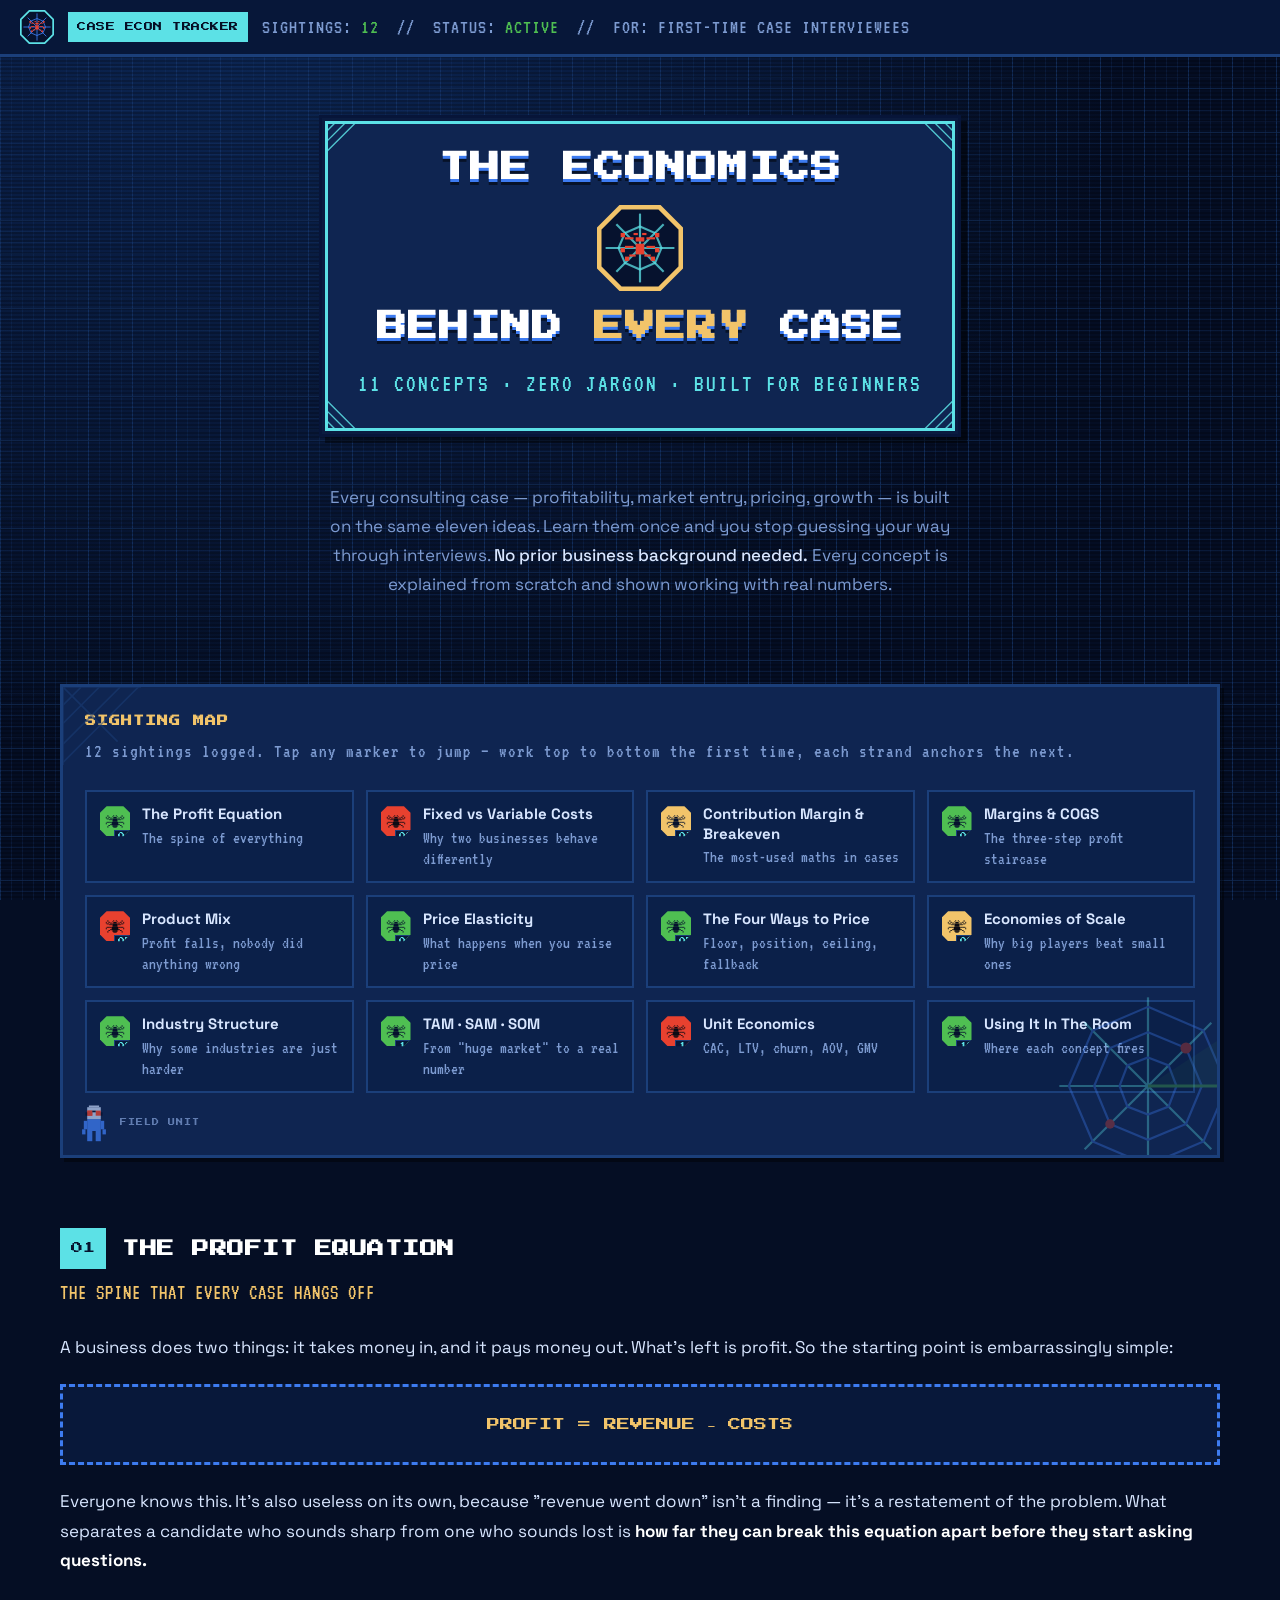
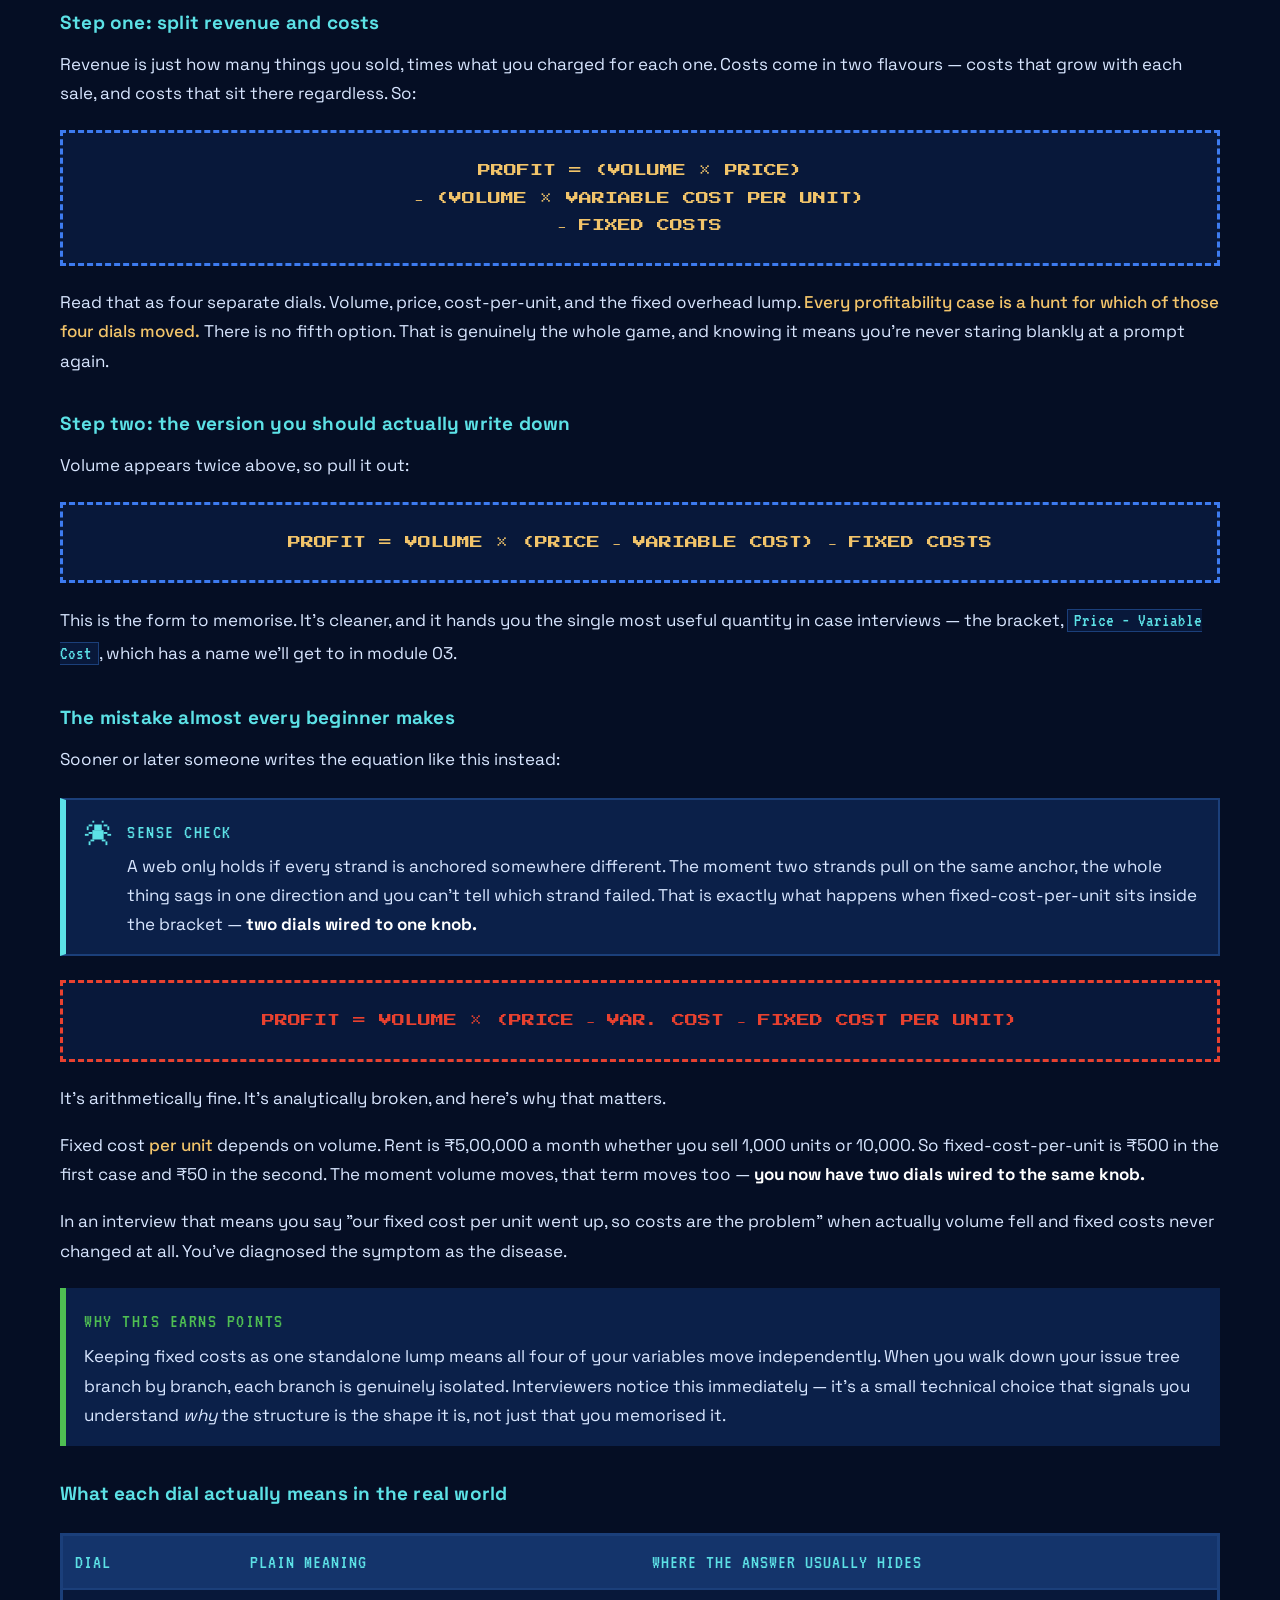
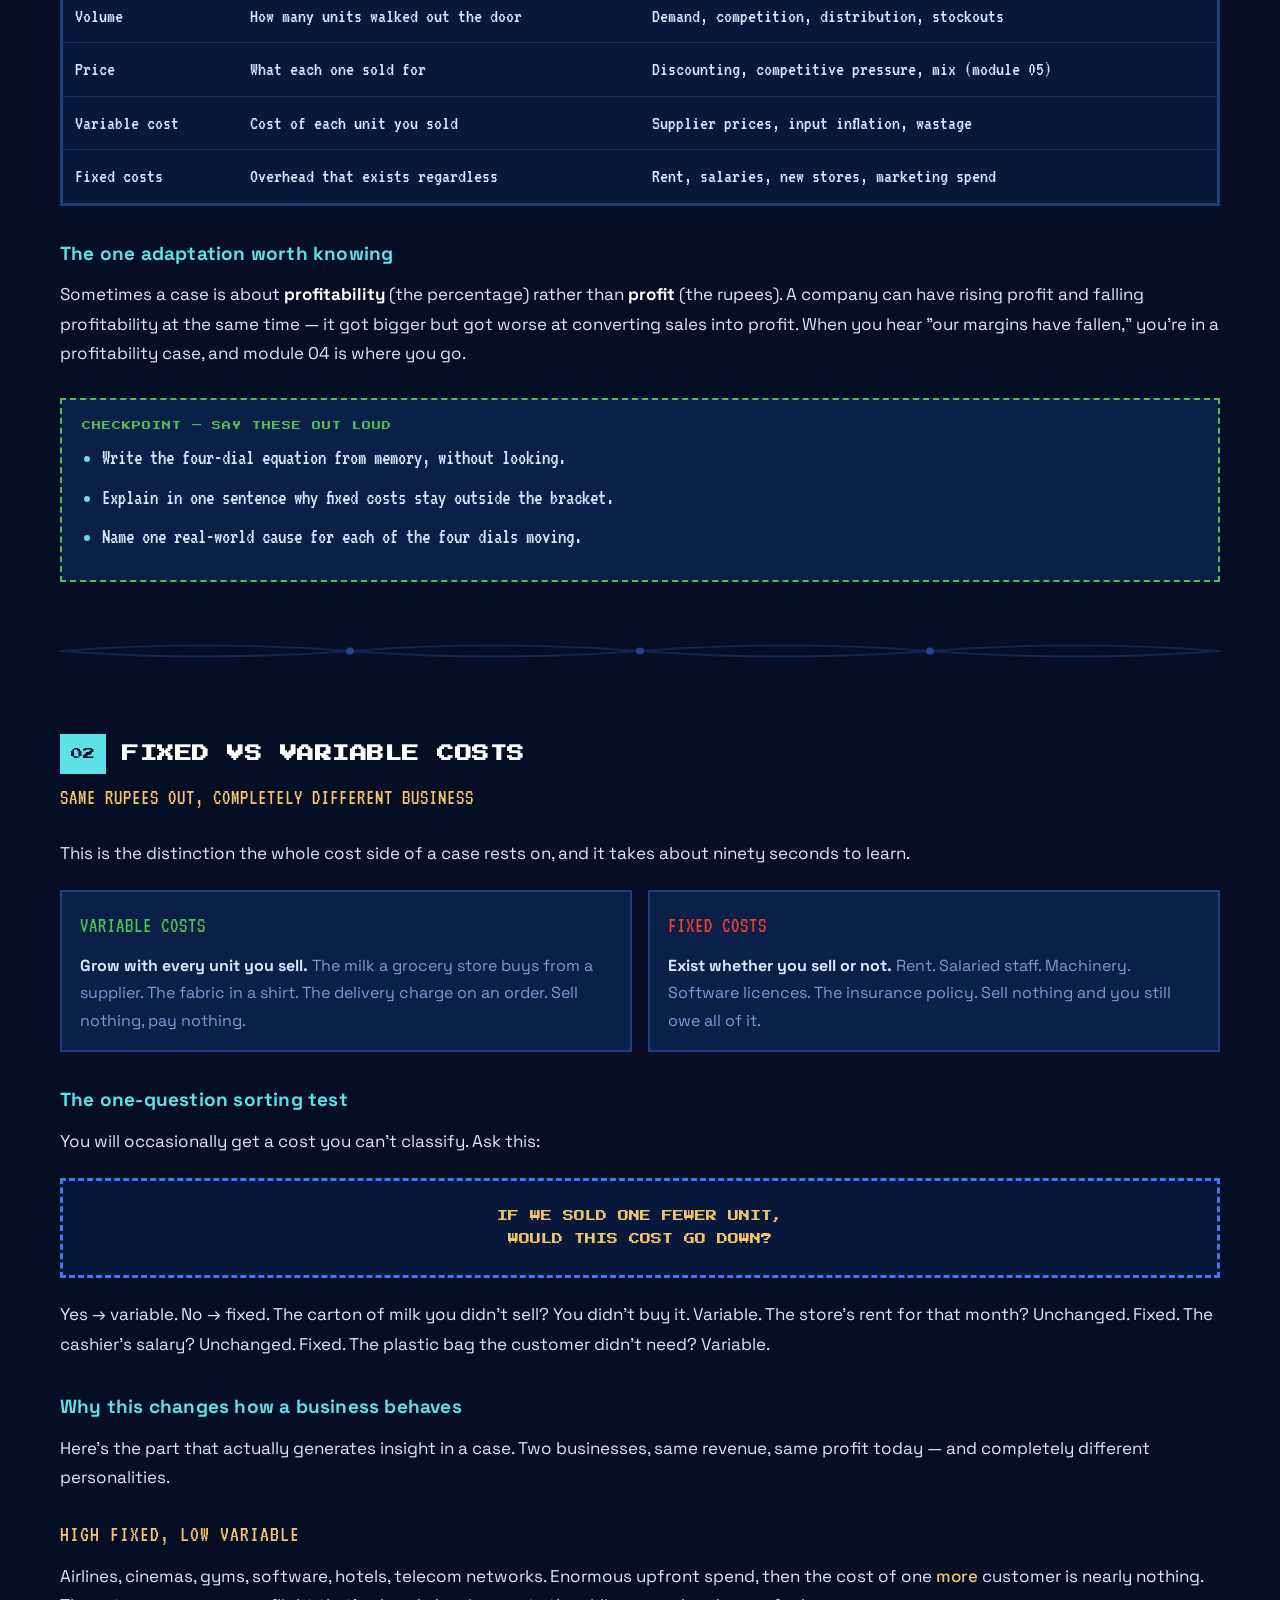
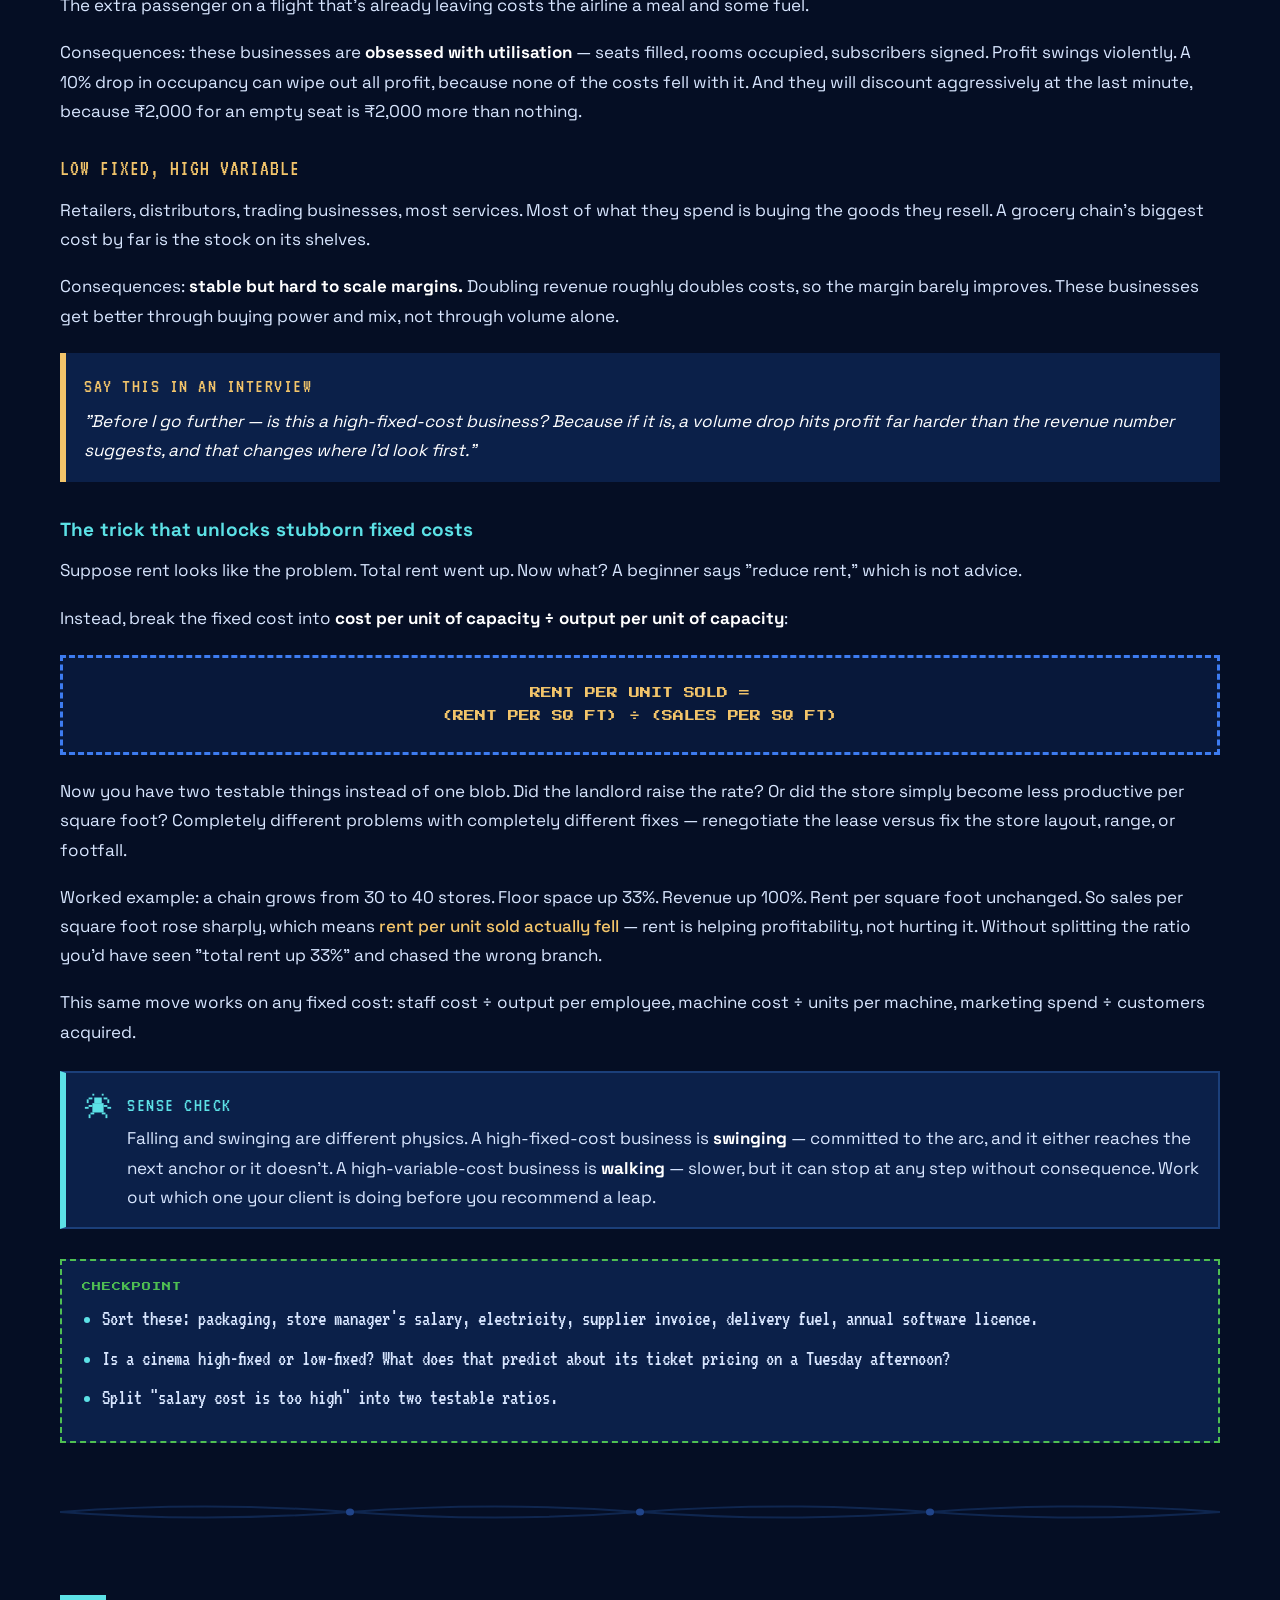
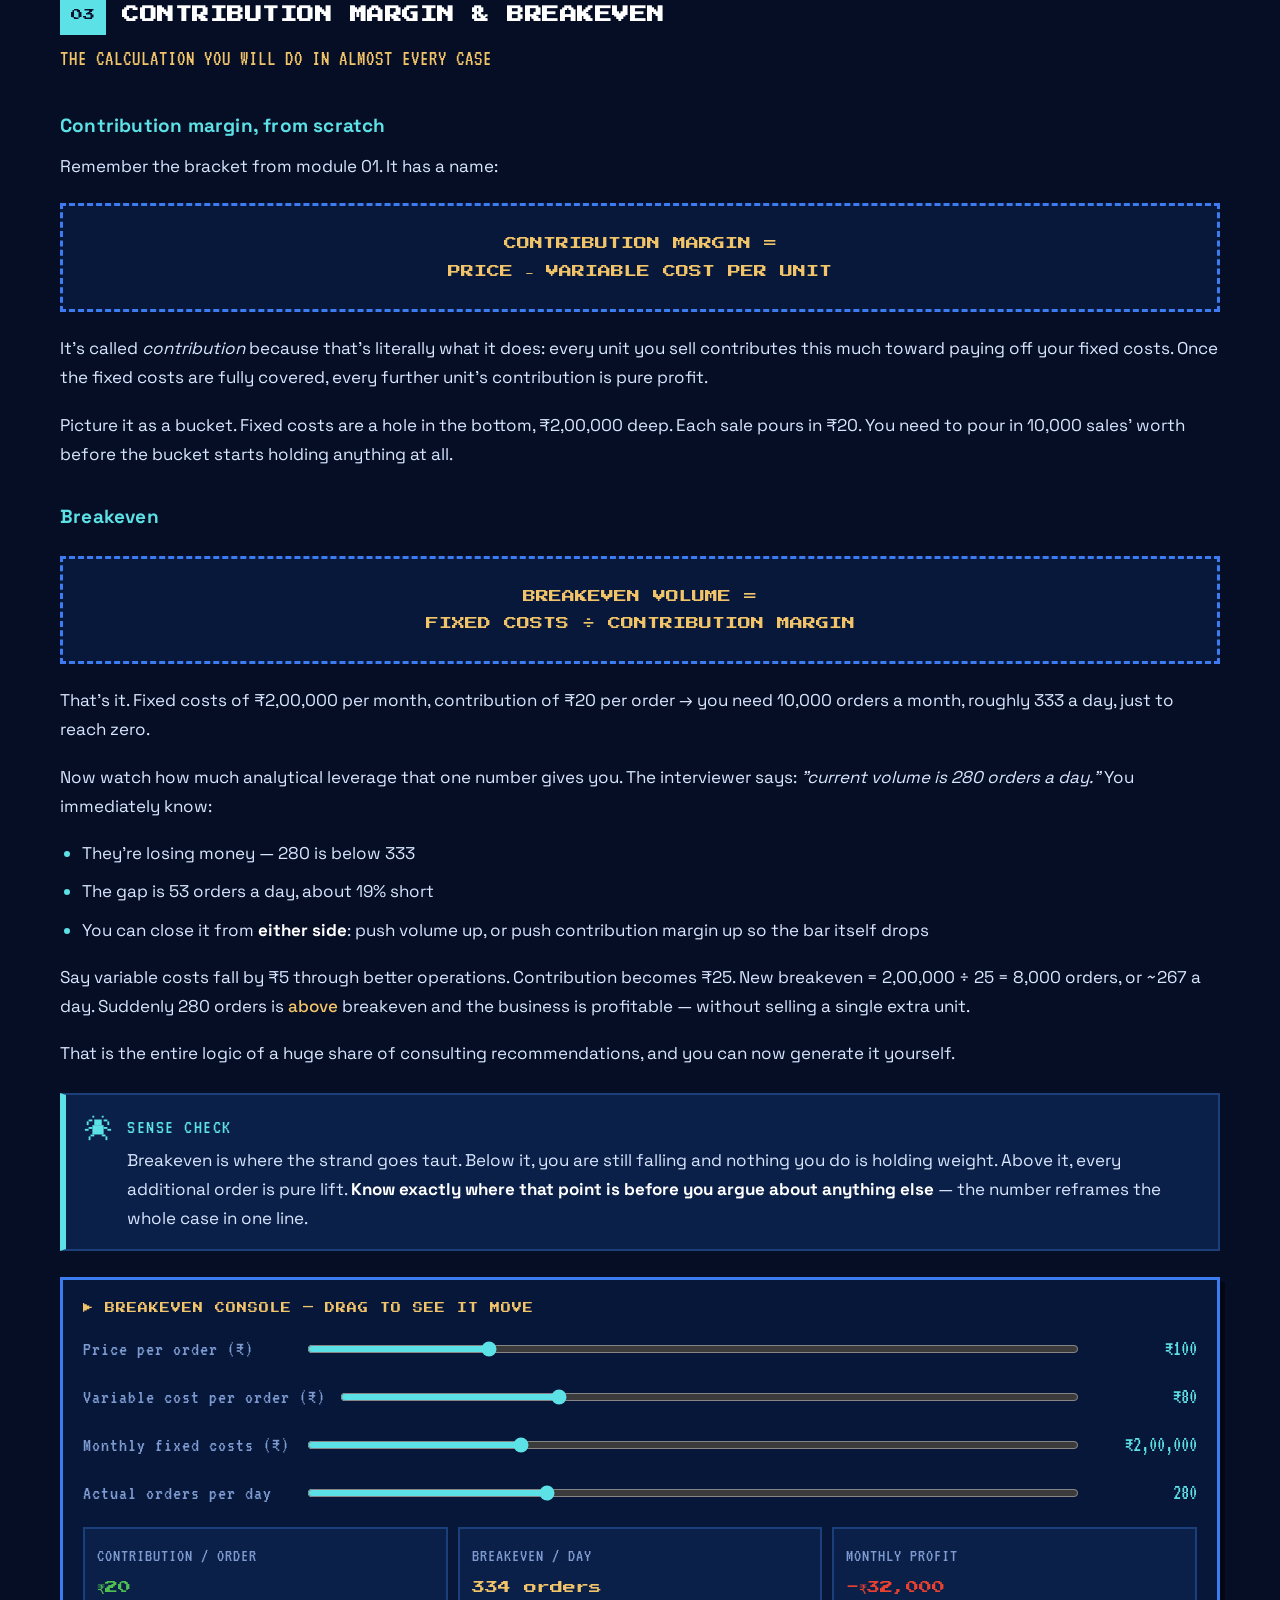
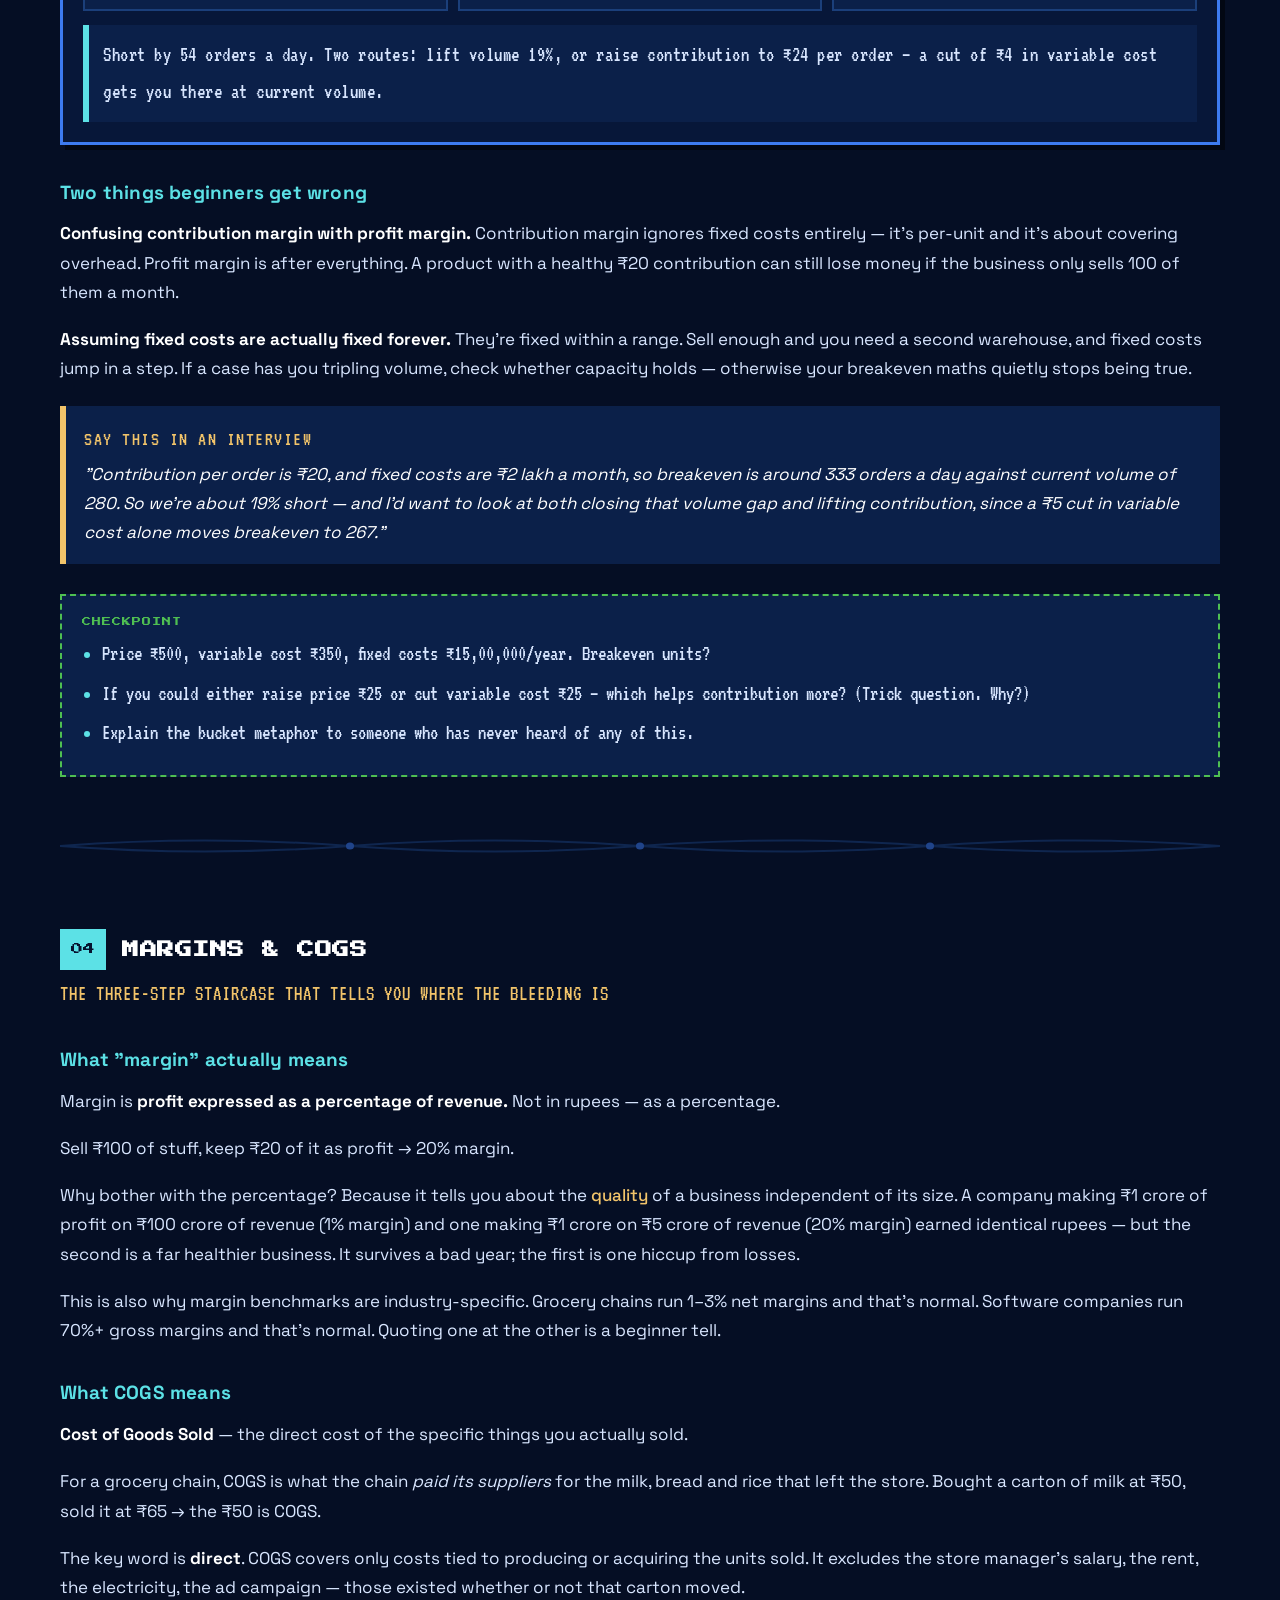
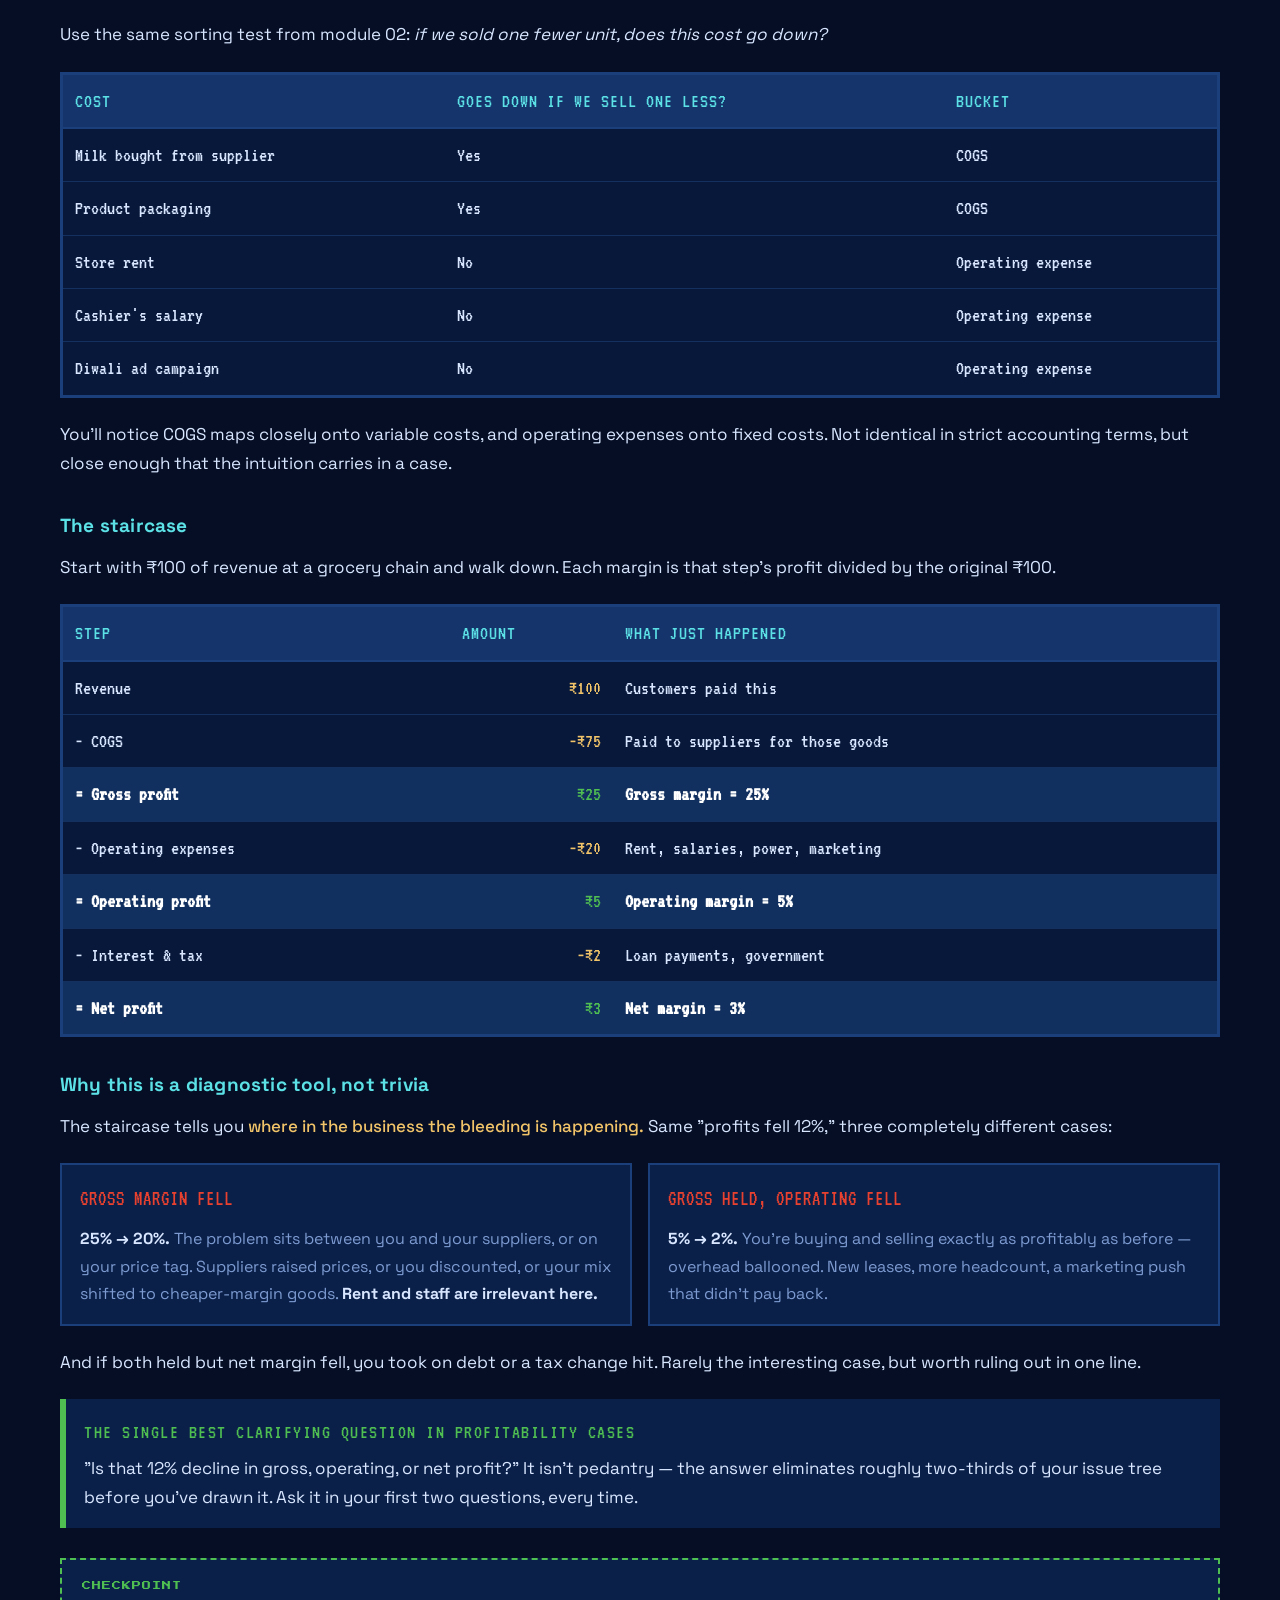
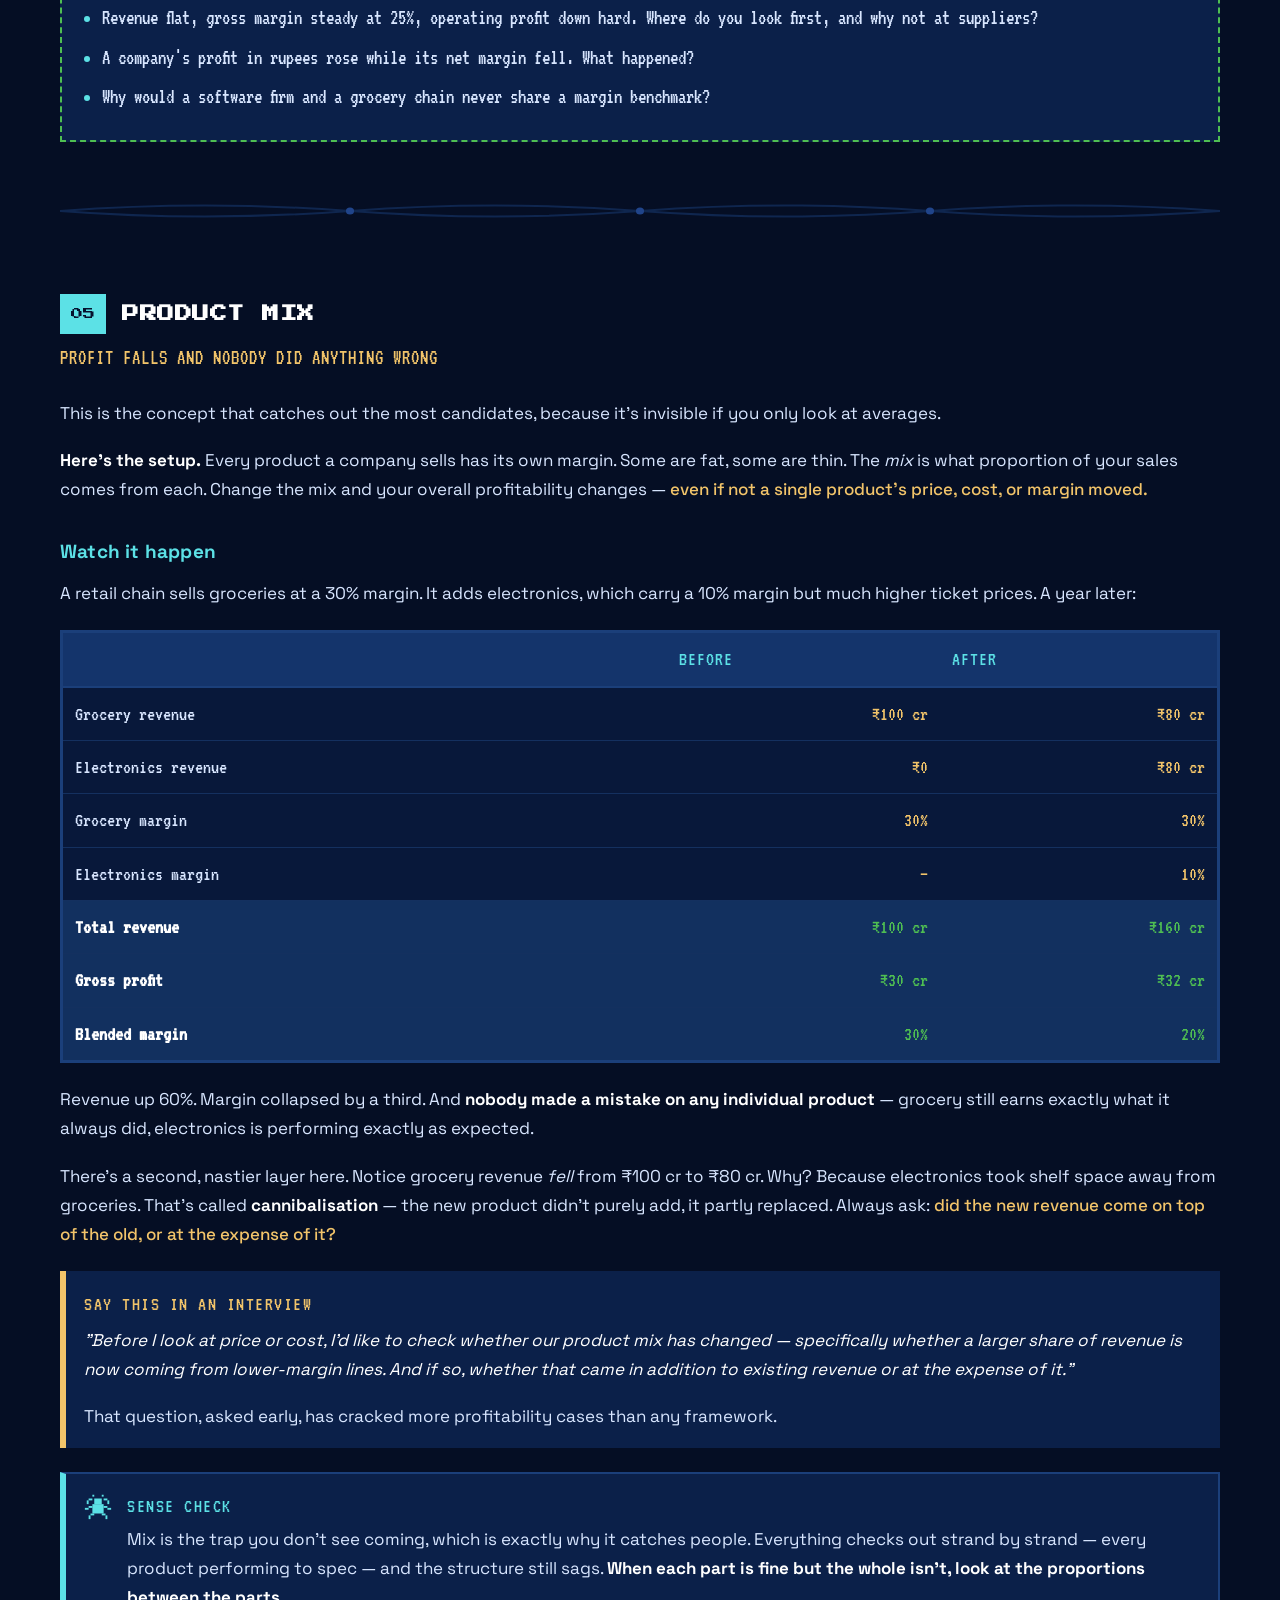
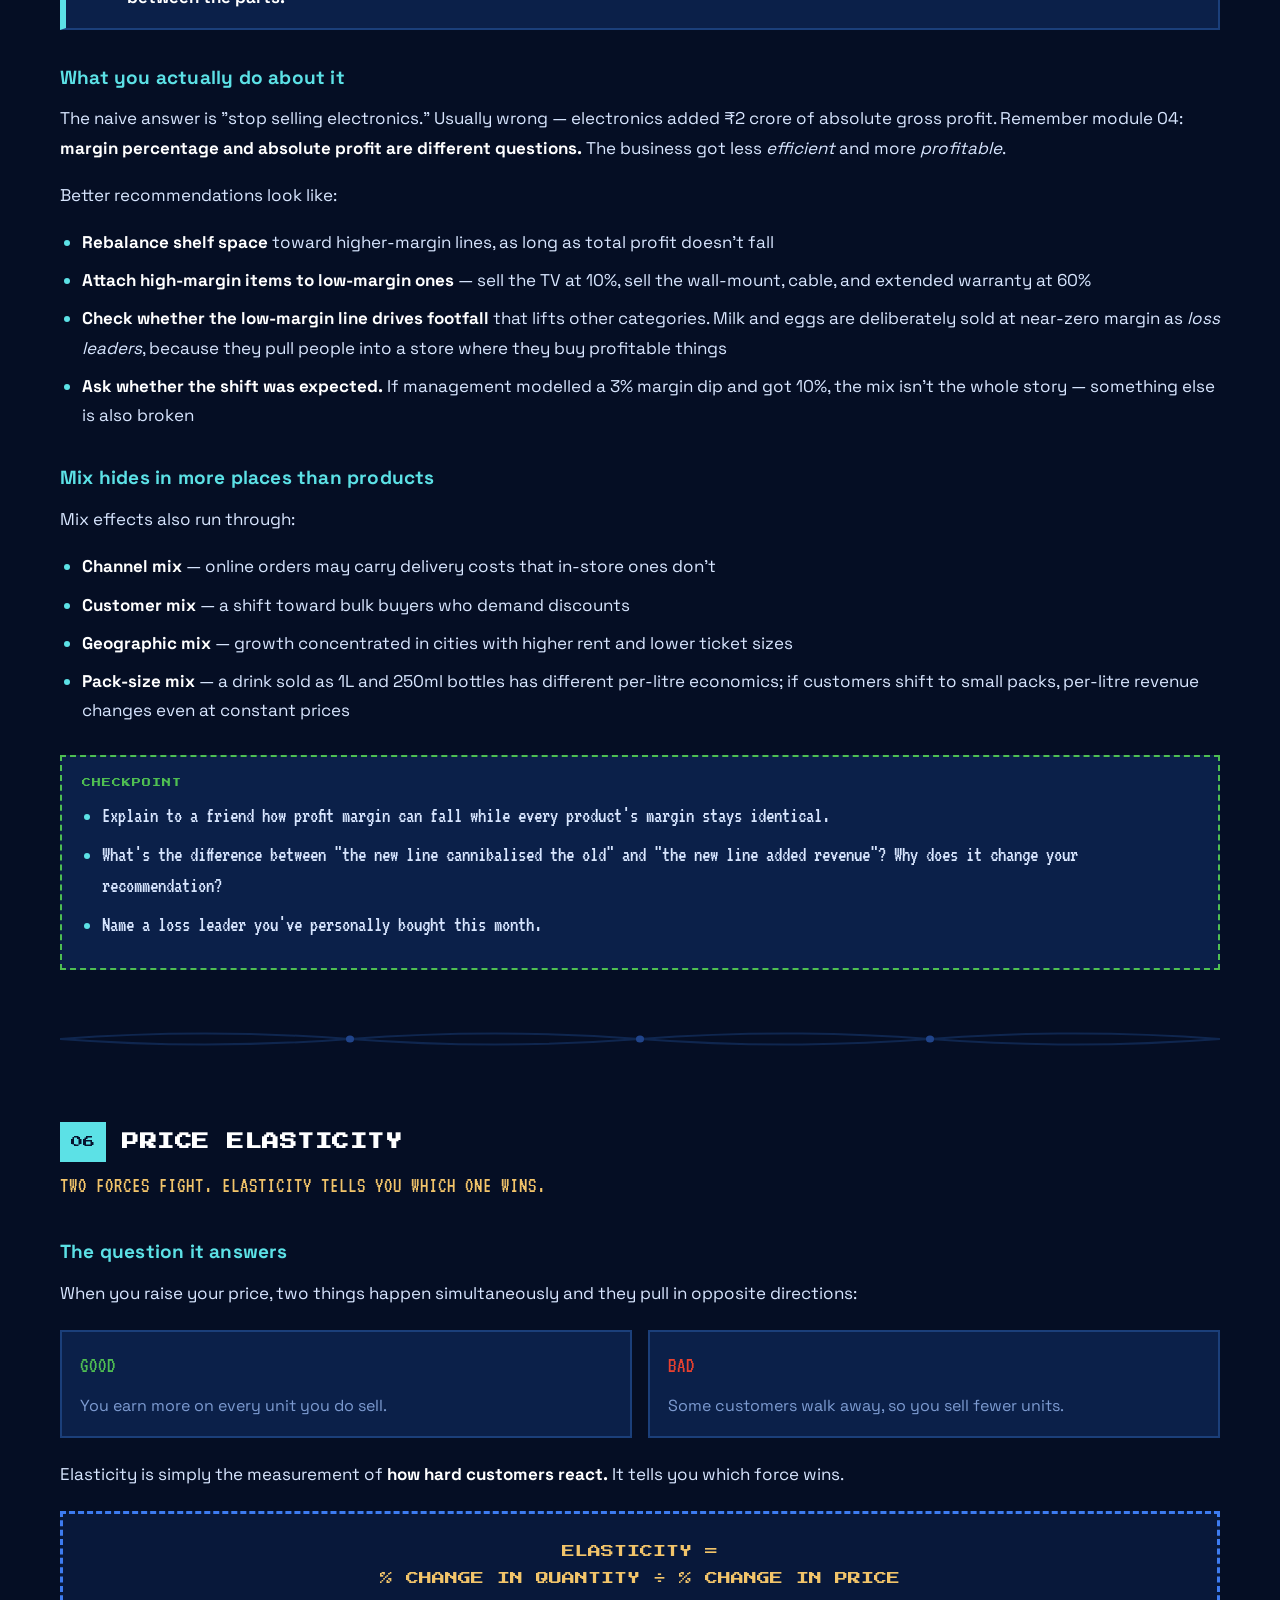
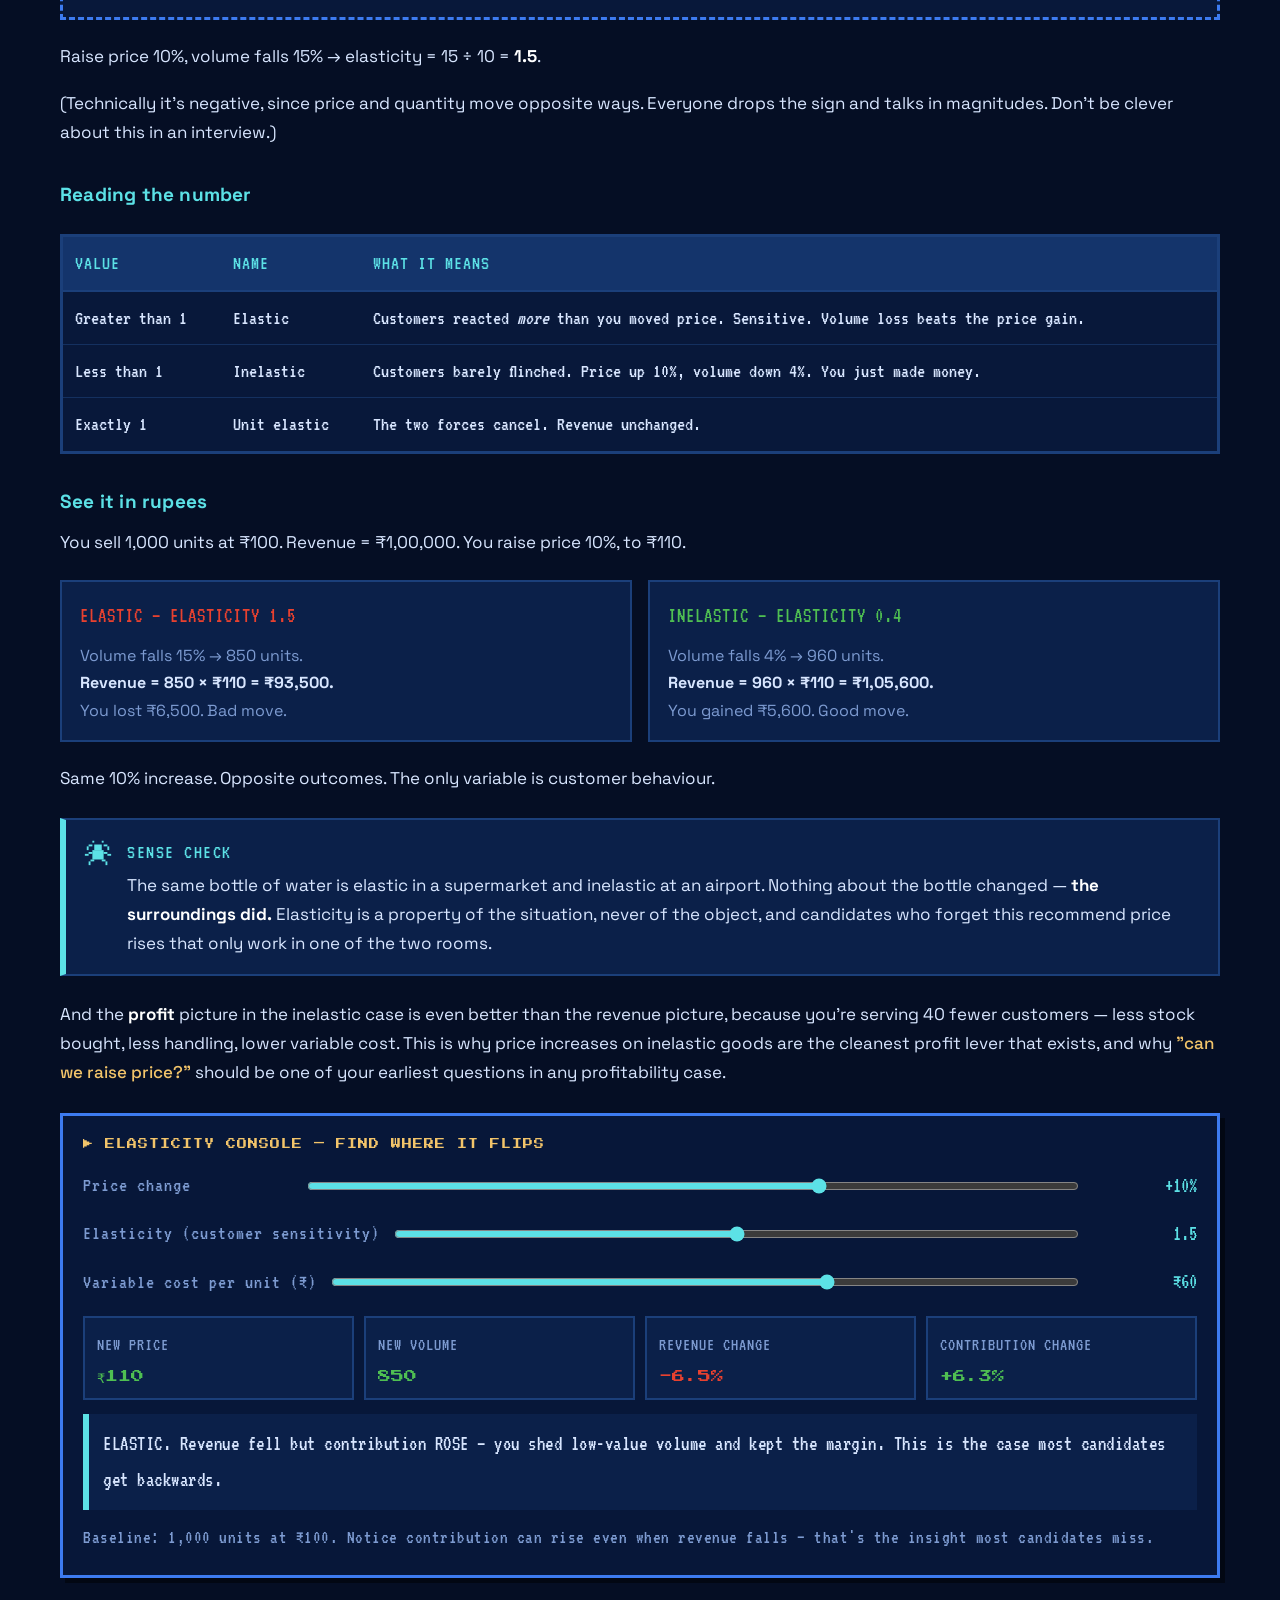
==== index.html @ f7436424 "Update print statement from 'Hello' to 'Goodbye'" ====
<!DOCTYPE html>
<html lang="en">
<head>
<meta charset="utf-8">
<meta name="viewport" content="width=device-width, initial-scale=1, viewport-fit=cover">
<meta name="theme-color" content="#071739">
<title>Case Econ Tracker — the economics behind every consulting case</title>
<link rel="preconnect" href="https://fonts.googleapis.com">
<link rel="preconnect" href="https://fonts.gstatic.com" crossorigin>
<link href="https://fonts.googleapis.com/css2?family=Press+Start+2P&family=VT323&family=Space+Grotesk:wght@400;500;700&display=swap" rel="stylesheet">
<style>
:root{
  --void:#050E24;
  --deep:#0A1B3F;
  --panel:#0F2551;
  --panel2:#14346B;
  --grid:#1B3F7A;
  --cyan:#5CE1E6;
  --blue:#3D7BF0;
  --red:#E8412F;
  --green:#4FBF52;
  --amber:#F2C46A;
  --ink:#D8E6FF;
  --dim:#7D9BD1;
  --display:'Press Start 2P',monospace;
  --hud:'VT323',monospace;
  --body:'Space Grotesk',system-ui,sans-serif;
}
*{box-sizing:border-box;-webkit-tap-highlight-color:rgba(92,225,230,.25)}
html{-webkit-text-size-adjust:100%}
html{scroll-behavior:smooth;overflow-x:hidden}
body{overflow-x:hidden}
body{
  margin:0;
  background:var(--void);
  color:var(--ink);
  font-family:var(--body);
  font-size:17px;
  line-height:1.72;
  -webkit-font-smoothing:antialiased;
}
/* ---- grid map atmosphere ---- */
.map-bg{
  position:fixed;inset:0;z-index:0;pointer-events:none;
  background:
    linear-gradient(rgba(27,63,122,.55) 1px,transparent 1px) 0 0/44px 44px,
    linear-gradient(90deg,rgba(27,63,122,.55) 1px,transparent 1px) 0 0/44px 44px,
    linear-gradient(rgba(27,63,122,.28) 1px,transparent 1px) 0 0/11px 11px,
    linear-gradient(90deg,rgba(27,63,122,.28) 1px,transparent 1px) 0 0/11px 11px,
    radial-gradient(ellipse at 20% 0%,#0E2A5C 0%,#050E24 60%);
  opacity:.9;
}
.map-bg::after{
  content:"";position:absolute;inset:0;
  background:repeating-linear-gradient(180deg,rgba(0,0,0,.22) 0 2px,transparent 2px 4px);
  mix-blend-mode:multiply;
}
.wrap{position:relative;z-index:1;max-width:1200px;margin:0 auto;padding:0 20px 120px}

/* ---- pixel frame utility ---- */
.px{
  background:var(--panel);
  border:3px solid var(--cyan);
  box-shadow:
    0 0 0 3px var(--deep),
    0 0 0 6px #071539,
    6px 6px 0 6px rgba(0,0,0,.45);
}
.px-flat{
  background:var(--panel);
  border:3px solid var(--grid);
  box-shadow:4px 4px 0 0 rgba(0,0,0,.4);
}

/* ---- top bar ---- */
.topbar{
  position:sticky;top:0;z-index:40;
  background:#071739;
  border-bottom:3px solid var(--grid);
  padding:10px 20px;
  display:flex;align-items:center;gap:14px;flex-wrap:wrap;
}
.badge{
  font-family:var(--display);font-size:9px;color:var(--void);
  background:var(--cyan);padding:7px 9px;letter-spacing:.5px;
}
.topbar .tick{font-family:var(--hud);font-size:20px;color:var(--dim);letter-spacing:1px}
.topbar .tick b{color:var(--green);font-weight:400}

/* ---- hero ---- */
header.hero{padding:64px 0 40px;text-align:center;position:relative}
.hero .plate{
  display:inline-block;padding:22px 30px;margin-bottom:26px;
}
.hero h1{
  font-family:var(--display);
  font-size:clamp(15px,3.4vw,30px);
  line-height:1.5;margin:0;color:#fff;
  text-shadow:0 3px 0 var(--blue),0 6px 0 rgba(0,0,0,.5);
  letter-spacing:1px;
}
.hero h1 em{color:var(--amber);font-style:normal}
.hero .sub{
  font-family:var(--hud);font-size:24px;color:var(--cyan);
  letter-spacing:2px;margin:14px 0 0;text-transform:uppercase;
}
.hero .lede{max-width:640px;margin:26px auto 0;color:var(--dim);font-size:17px}
.hero .lede b{color:var(--ink);font-weight:500}

/* ---- marker map / TOC ---- */
.tracker{margin:44px 0 0;padding:26px 22px 62px;scroll-margin-top:84px}
.tracker h2{
  font-family:var(--display);font-size:11px;color:var(--amber);
  margin:0 0 4px;letter-spacing:1px;
}
.tracker .hint{font-family:var(--hud);font-size:19px;color:var(--dim);margin:0 0 22px;letter-spacing:1px}
.markers{
  display:grid;gap:12px;
  grid-template-columns:repeat(auto-fill,minmax(232px,1fr));
}
.marker{
  display:flex;gap:12px;align-items:flex-start;
  text-decoration:none;color:var(--ink);
  background:#0B2049;border:2px solid var(--grid);
  padding:12px 13px;transition:transform .12s steps(2),background .12s,border-color .12s;
}
.marker:hover,.marker:focus-visible{
  background:#153B7C;border-color:var(--cyan);transform:translate(-2px,-2px);
  box-shadow:4px 4px 0 0 rgba(0,0,0,.5);outline:none;
}
.pin{
  flex:none;width:30px;height:30px;margin-top:2px;position:relative;
  display:grid;place-items:center;
  background:var(--green);
  clip-path:polygon(22% 0,78% 0,100% 22%,100% 78%,78% 100%,22% 100%,0 78%,0 22%);
}
.pin svg{width:20px;height:20px;display:block}
.pin .bug{fill:#06122E}
.marker:nth-child(3n+2) .pin{background:var(--red)}
.marker:nth-child(3n+2) .pin .bug{fill:#0B0B14}
.marker:nth-child(5n+3) .pin{background:var(--amber)}
.pin .no{
  position:absolute;bottom:-7px;right:-6px;
  font-family:var(--display);font-size:7px;color:var(--cyan);
  background:#071739;border:1px solid var(--grid);padding:2px 3px;line-height:1;
}
.m-t{font-family:var(--body);font-weight:700;font-size:15px;line-height:1.3;display:block}
.m-s{font-family:var(--hud);font-size:17px;color:var(--dim);line-height:1.25;display:block;margin-top:3px}

/* ---- web radar + strands ---- */
.tracker{position:relative;overflow:hidden}
.radar{
  position:absolute;right:-26px;bottom:-26px;width:190px;height:190px;
  opacity:.34;pointer-events:none;
}
.radar .strand{stroke:var(--cyan);fill:none;stroke-width:1.4}
.radar .ring{stroke:var(--blue);fill:none;stroke-width:1.4}
.radar .blip{fill:var(--red)}
.radar .sweep{
  transform-origin:60px 60px;
  animation:sweep 5.5s steps(16,end) infinite;
}
.radar .sweep line{stroke:var(--green);stroke-width:2}
.radar .sweep polygon{fill:var(--green);opacity:.16}
@keyframes sweep{from{transform:rotate(0deg)}to{transform:rotate(360deg)}}
.radar .blip{animation:pulse 2.2s steps(2,end) infinite}
.radar .blip:nth-of-type(2){animation-delay:1.1s}
@keyframes pulse{0%,49%{opacity:1}50%,100%{opacity:.25}}
@media(max-width:700px){.radar{display:none}}

.webcorner{position:absolute;width:78px;height:78px;pointer-events:none;opacity:.5}
.webcorner path{stroke:var(--grid);fill:none;stroke-width:1.3}
.wc-tl{top:0;left:0}
@media(max-width:640px){.webcorner{width:52px;height:52px;opacity:.35}}

/* ---- emblem ---- */
.emblem{width:34px;height:34px;flex:none;display:block}
.emblem .e-plate{fill:#06122E}
.emblem .e-edge{fill:none;stroke:var(--cyan);stroke-width:2}
.emblem .e-web line,.emblem .e-web polygon{stroke:var(--blue);fill:none;stroke-width:1}
.emblem .e-bug rect{fill:var(--red)}
.emblem-lg{
  width:86px;height:86px;margin:14px auto;
}
.emblem-lg .e-edge{stroke:var(--amber);stroke-width:2.2}
.emblem-lg .e-web line,.emblem-lg .e-web polygon{stroke:var(--cyan);opacity:.75}
.hero h1{margin:0}

/* ---- corner field-unit sprite ---- */
.agent{
  position:absolute;left:14px;bottom:12px;
  display:flex;align-items:center;gap:9px;
  opacity:.75;pointer-events:none;
}
.agent svg{width:34px;height:41px;display:block}
.agent .a-body rect{fill:var(--blue)}
.agent .a-head rect{fill:#B9CCF0}
.agent .a-visor rect{fill:var(--red)}
.agent .a-strap rect{fill:#06122E}
.agent .a-tag{
  font-family:var(--display);font-size:7px;color:var(--dim);letter-spacing:1px;
}
@media(max-width:900px){.agent{display:none}}
.strandline{
  display:block;width:100%;height:26px;margin:56px 0 0;opacity:.5;
}
.strandline path{stroke:var(--grid);fill:none;stroke-width:2}
.strandline circle{fill:var(--blue)}
.hero .plate{position:relative}
.corner{position:absolute;width:34px;height:34px;opacity:.85;pointer-events:none}
.corner path{stroke:var(--cyan);fill:none;stroke-width:1.6}
.corner.tl{top:-3px;left:-3px}
.corner.tr{top:-3px;right:-3px;transform:scaleX(-1)}
.corner.bl{bottom:-3px;left:-3px;transform:scaleY(-1)}
.corner.br{bottom:-3px;right:-3px;transform:scale(-1)}

/* ---- sense check ---- */
.sense{
  display:flex;gap:14px;align-items:flex-start;
  background:#0B2049;border:2px solid var(--grid);border-left:6px solid var(--cyan);
  padding:15px 17px;margin:24px 0;
}
.sense .icon{flex:none;width:30px;height:30px;margin-top:2px}
.sense .icon .bug{fill:var(--cyan)}
.sense .txt{margin:0}
.sense .lab{
  font-family:var(--hud);font-size:20px;letter-spacing:1.5px;text-transform:uppercase;
  color:var(--cyan);display:block;margin-bottom:2px;
}

/* ---- sections ---- */
section.mod{margin:70px 0 0;scroll-margin-top:84px}
.mod-head{display:flex;gap:16px;align-items:center;margin-bottom:6px;flex-wrap:wrap}
.mod-num{
  font-family:var(--display);font-size:12px;color:#06122E;background:var(--cyan);
  padding:10px 11px;flex:none;
}
.mod h2{
  font-family:var(--display);font-size:clamp(13px,2vw,17px);color:#fff;
  margin:0;line-height:1.5;letter-spacing:.5px;
}
.mod .tagline{
  font-family:var(--hud);font-size:21px;color:var(--amber);
  letter-spacing:1px;margin:0 0 22px;text-transform:uppercase;
}
.mod p{margin:0 0 18px}
.mod h3{
  font-family:var(--body);font-weight:700;font-size:19px;color:var(--cyan);
  margin:32px 0 10px;letter-spacing:.2px;
}
.mod h4{
  font-family:var(--hud);font-size:22px;color:var(--amber);letter-spacing:1px;
  margin:24px 0 8px;text-transform:uppercase;font-weight:400;
}
.mod ul,.mod ol{margin:0 0 18px;padding-left:22px}
.mod li{margin-bottom:9px}
.mod li::marker{color:var(--cyan)}
strong{color:#fff;font-weight:700}
em.hl{font-style:normal;color:var(--amber);font-weight:500}
code{
  font-family:var(--hud);font-size:19px;background:#08183A;color:var(--cyan);
  padding:1px 6px;border:1px solid var(--grid);
}

/* ---- special blocks ---- */
.formula{
  font-family:var(--display);font-size:clamp(9px,1.5vw,13px);line-height:2.1;
  text-align:center;color:var(--amber);
  background:#08183A;border:3px dashed var(--blue);
  padding:24px 16px;margin:22px 0;
}
.callout{
  background:#0B2049;border-left:6px solid var(--red);
  padding:16px 18px;margin:22px 0;
}
.callout.good{border-left-color:var(--green)}
.callout.say{border-left-color:var(--amber)}
.callout .lab{
  font-family:var(--hud);font-size:20px;letter-spacing:1.5px;text-transform:uppercase;
  color:var(--red);display:block;margin-bottom:4px;
}
.callout.good .lab{color:var(--green)}
.callout.say .lab{color:var(--amber)}
.callout p:last-child{margin-bottom:0}
.callout .quote{color:#fff;font-style:italic}

table{
  width:100%;border-collapse:collapse;margin:22px 0;
  font-family:var(--hud);font-size:20px;
  background:#08183A;border:3px solid var(--grid);
}
th{
  background:var(--panel2);color:var(--cyan);text-align:left;
  padding:9px 12px;letter-spacing:1px;text-transform:uppercase;font-weight:400;
  border-bottom:2px solid var(--grid);
}
td{padding:9px 12px;border-bottom:1px solid #14305F;color:var(--ink)}
tr:last-child td{border-bottom:none}
td.n{text-align:right;color:var(--amber)}
tr.total td{background:#12305F;color:#fff}
tr.total td.n{color:var(--green)}

.split{display:grid;gap:16px;grid-template-columns:1fr 1fr;margin:22px 0}
@media(max-width:720px){.split{grid-template-columns:1fr}}
.card{background:#0B2049;border:2px solid var(--grid);padding:16px 18px}
.card h5{
  font-family:var(--hud);font-size:21px;margin:0 0 8px;letter-spacing:1px;
  text-transform:uppercase;font-weight:400;color:var(--cyan);
}
.card.red h5{color:var(--red)}
.card.green h5{color:var(--green)}
.card p{margin:0;font-size:16px;color:var(--dim)}
.card p b{color:var(--ink)}

/* ---- interactive consoles ---- */
.console{
  margin:26px 0;padding:20px;background:#071739;border:3px solid var(--blue);
  box-shadow:5px 5px 0 0 rgba(0,0,0,.45);
}
.console .ctitle{
  font-family:var(--display);font-size:10px;color:var(--amber);
  margin:0 0 14px;letter-spacing:1px;
}
.ctrl{display:flex;align-items:center;gap:12px;margin-bottom:12px;flex-wrap:wrap}
.ctrl label{font-family:var(--hud);font-size:20px;color:var(--dim);min-width:210px;letter-spacing:1px}
.ctrl input[type=range]{flex:1;min-width:150px;accent-color:var(--cyan);height:22px}
.ctrl .val{
  font-family:var(--hud);font-size:21px;color:var(--cyan);min-width:104px;text-align:right;
}
.readout{
  display:grid;gap:10px;grid-template-columns:repeat(auto-fit,minmax(150px,1fr));
  margin-top:16px;
}
.rd{background:#0B2049;border:2px solid var(--grid);padding:12px}
.rd .k{font-family:var(--hud);font-size:18px;color:var(--dim);letter-spacing:1px;text-transform:uppercase}
.rd .v{font-family:var(--display);font-size:13px;color:var(--green);margin-top:7px;line-height:1.4}
.rd .v.bad{color:var(--red)}
.rd .v.warn{color:var(--amber)}
.verdict{
  margin-top:14px;padding:12px 14px;background:#0B2049;border-left:6px solid var(--cyan);
  font-family:var(--hud);font-size:21px;color:var(--ink);letter-spacing:.5px;
}

/* ---- checkpoint ---- */
.checkpoint{
  margin:30px 0 0;padding:18px 20px;background:#0B2049;
  border:2px dashed var(--green);
}
.checkpoint .lab{
  font-family:var(--display);font-size:9px;color:var(--green);letter-spacing:1px;
  display:block;margin-bottom:10px;
}
.checkpoint ul{margin:0;padding-left:20px}
.checkpoint li{font-family:var(--hud);font-size:21px;line-height:1.45;color:var(--ink)}

/* ---- footer ---- */
footer{
  margin-top:80px;padding:30px 22px;text-align:center;
}
footer .f1{font-family:var(--display);font-size:11px;color:var(--cyan);line-height:2}
footer .f2{font-family:var(--hud);font-size:20px;color:var(--dim);letter-spacing:1px;margin-top:12px}
.totop{
  display:inline-block;margin-top:18px;text-decoration:none;
  font-family:var(--display);font-size:9px;color:#06122E;background:var(--amber);
  padding:11px 14px;
}
.totop:hover{background:var(--cyan)}

/* ---- table scroll container ---- */
.tscroll{
  margin:22px 0;
  overflow-x:auto;
  -webkit-overflow-scrolling:touch;
  overscroll-behavior-x:contain;
}
.tscroll table{margin:0;min-width:100%}
.tscroll::-webkit-scrollbar{height:9px}
.tscroll::-webkit-scrollbar-track{background:#08183A}
.tscroll::-webkit-scrollbar-thumb{background:var(--grid);border:2px solid #08183A}

@media (prefers-reduced-motion:reduce){*{transition:none!important;animation:none!important}}

/* ============ TABLET ============ */
@media(max-width:900px){
  .wrap{padding:0 16px 90px}
  .markers{grid-template-columns:repeat(auto-fill,minmax(190px,1fr))}
}

/* ============ PHONE ============ */
@media(max-width:640px){
  body{font-size:16px;line-height:1.68}
  .wrap{padding:0 12px 70px}

  /* top bar: compact, no wrapping tail */
  .topbar{padding:8px 12px;gap:9px}
  .badge{font-size:7px;padding:6px 7px}
  .emblem{width:26px;height:26px}
  .emblem-lg{width:60px;height:60px;margin:10px auto}
  .topbar .tick{font-size:17px}
  .topbar .tick .hide-sm{display:none}

  /* hero */
  header.hero{padding:36px 0 26px}
  .hero .plate{padding:18px 16px;margin-bottom:20px}
  .hero h1{font-size:14px;line-height:1.65;text-shadow:0 2px 0 var(--blue),0 4px 0 rgba(0,0,0,.5)}
  .hero .sub{font-size:20px;letter-spacing:1px;margin-top:12px}
  .hero .lede{font-size:16px;margin-top:20px}
  .corner{width:24px;height:24px}

  /* pixel frames: thinner outlines so nothing bleeds off-screen */
  .px{box-shadow:0 0 0 2px var(--deep),0 0 0 4px #071539,4px 4px 0 4px rgba(0,0,0,.45)}
  .px-flat{box-shadow:3px 3px 0 0 rgba(0,0,0,.4)}

  /* sighting map: single column, bigger tap targets */
  .tracker{padding:20px 14px 24px}
  .tracker h2{font-size:10px}
  .tracker .hint{font-size:17px;margin-bottom:16px}
  .markers{grid-template-columns:1fr;gap:9px}
  .marker{padding:13px 12px;gap:11px}
  .marker:hover{transform:none;box-shadow:none}
  .marker:active{background:#153B7C;border-color:var(--cyan)}
  .pin{width:27px;height:27px}
  .pin svg{width:18px;height:18px}
  .pin .no{font-size:6px;bottom:-6px;right:-5px}
  .m-t{font-size:15px}
  .m-s{font-size:16px}

  /* modules */
  section.mod{margin:46px 0 0;scroll-margin-top:64px}
  .mod-head{gap:11px;margin-bottom:5px}
  .mod-num{font-size:10px;padding:8px 9px}
  .mod h2{font-size:11px;line-height:1.6}
  .mod .tagline{font-size:18px;margin-bottom:16px;line-height:1.4}
  .mod h3{font-size:17px;margin:26px 0 9px}
  .mod h4{font-size:19px;margin:20px 0 7px}
  .mod ul,.mod ol{padding-left:19px}
  code{font-size:17px}

  /* formulas: pixel face is too wide on phones — switch to the HUD face and let it wrap */
  .formula{
    font-family:var(--hud);
    font-size:22px!important;
    line-height:1.4;
    letter-spacing:1px;
    padding:16px 12px;
    border-width:2px;
    overflow-wrap:break-word;
  }

  /* tables */
  .tscroll{margin:18px 0}
  table{font-size:18px;border-width:2px}
  th,td{padding:8px 10px}
  th{font-size:17px}

  /* cards & callouts */
  .split{gap:11px;margin:18px 0}
  .card{padding:14px 14px}
  .card h5{font-size:19px}
  .card p{font-size:15px}
  .callout{padding:13px 14px;border-left-width:5px}
  .callout .lab{font-size:18px}
  .sense{padding:13px 14px;gap:11px;border-left-width:5px}
  .sense .icon{width:26px;height:26px}
  .sense .lab{font-size:18px}

  /* consoles: stacked controls, touch-sized sliders */
  .console{padding:15px 13px;border-width:2px;box-shadow:3px 3px 0 0 rgba(0,0,0,.45)}
  .console .ctitle{font-size:9px;line-height:1.6;margin-bottom:12px}
  .ctrl{
    display:grid;
    grid-template-columns:1fr auto;
    align-items:center;
    gap:4px 10px;
    margin-bottom:15px;
  }
  .ctrl label{grid-column:1;min-width:0;font-size:18px;line-height:1.3}
  .ctrl .val{grid-column:2;font-size:20px;min-width:78px}
  .ctrl input[type=range]{grid-column:1 / -1;width:100%;min-width:0;height:34px}
  .readout{grid-template-columns:1fr 1fr;gap:8px}
  .rd{padding:10px}
  .rd .k{font-size:16px;line-height:1.25}
  .rd .v{font-size:11px;margin-top:5px}
  .verdict{font-size:18px;padding:11px 12px;line-height:1.45;border-left-width:5px}

  /* checkpoints */
  .checkpoint{padding:15px 14px;margin-top:24px}
  .checkpoint .lab{font-size:8px;line-height:1.6}
  .checkpoint li{font-size:18px;line-height:1.4}

  /* dividers & footer */
  .strandline{margin-top:38px;height:20px}
  footer{margin-top:56px;padding:24px 12px}
  footer .f1{font-size:9px;line-height:2.1}
  footer .f2{font-size:18px}
  .totop{font-size:8px;padding:12px 14px}
}

/* ============ NARROW PHONE ============ */
@media(max-width:380px){
  .hero h1{font-size:12px}
  .mod h2{font-size:10px}
  .formula{font-size:20px!important}
  .readout{grid-template-columns:1fr}
  .rd .v{font-size:12px}
}
</style>
</head>
<body>
<div class="map-bg"></div>

<div class="topbar">
  <svg class="emblem" viewBox="0 0 40 40" aria-hidden="true">
  <polygon class="e-plate" points="11,1 29,1 39,11 39,29 29,39 11,39 1,29 1,11"/>
  <polygon class="e-edge" points="11,1 29,1 39,11 39,29 29,39 11,39 1,29 1,11"/>
  <g class="e-web">
    <line x1="20" y1="20" x2="20" y2="4"/><line x1="20" y1="20" x2="31" y2="9"/>
    <line x1="20" y1="20" x2="36" y2="20"/><line x1="20" y1="20" x2="31" y2="31"/>
    <line x1="20" y1="20" x2="20" y2="36"/><line x1="20" y1="20" x2="9" y2="31"/>
    <line x1="20" y1="20" x2="4" y2="20"/><line x1="20" y1="20" x2="9" y2="9"/>
    <polygon points="20,10 27,13 30,20 27,27 20,30 13,27 10,20 13,13"/>
  </g>
  <g class="e-bug">
    <rect x="18" y="18" width="4" height="5"/><rect x="18" y="15" width="4" height="2"/>
    <rect x="17" y="13" width="2" height="1"/><rect x="21" y="13" width="2" height="1"/>
    <rect x="13" y="15" width="4" height="1"/><rect x="11" y="13" width="2" height="2"/>
    <rect x="23" y="15" width="4" height="1"/><rect x="27" y="13" width="2" height="2"/>
    <rect x="13" y="19" width="4" height="1"/><rect x="11" y="20" width="2" height="2"/>
    <rect x="23" y="19" width="4" height="1"/><rect x="27" y="20" width="2" height="2"/>
    <rect x="15" y="23" width="3" height="1"/><rect x="13" y="24" width="2" height="2"/>
    <rect x="22" y="23" width="3" height="1"/><rect x="25" y="24" width="2" height="2"/>
  </g>
</svg>
  <span class="badge">CASE ECON TRACKER</span>
  <span class="tick">SIGHTINGS: <b>12</b> &nbsp;//&nbsp; STATUS: <b>ACTIVE</b><span class="hide-sm"> &nbsp;//&nbsp; FOR: FIRST-TIME CASE INTERVIEWEES</span></span>
</div>

<div class="wrap">

<header class="hero">
  <div class="plate px"><svg class="corner tl" aria-hidden="true" viewBox="0 0 40 40"><path d="M0 14 L14 0 M0 26 L26 0 M0 38 L38 0 M2 2 L2 12 M2 2 L12 2"/></svg><svg class="corner tr" aria-hidden="true" viewBox="0 0 40 40"><path d="M0 14 L14 0 M0 26 L26 0 M0 38 L38 0 M2 2 L2 12 M2 2 L12 2"/></svg><svg class="corner bl" aria-hidden="true" viewBox="0 0 40 40"><path d="M0 14 L14 0 M0 26 L26 0 M0 38 L38 0 M2 2 L2 12 M2 2 L12 2"/></svg><svg class="corner br" aria-hidden="true" viewBox="0 0 40 40"><path d="M0 14 L14 0 M0 26 L26 0 M0 38 L38 0 M2 2 L2 12 M2 2 L12 2"/></svg>
    <h1>THE ECONOMICS</h1>
    <svg class="emblem emblem-lg" viewBox="0 0 40 40" aria-hidden="true">
  <polygon class="e-plate" points="11,1 29,1 39,11 39,29 29,39 11,39 1,29 1,11"/>
  <polygon class="e-edge" points="11,1 29,1 39,11 39,29 29,39 11,39 1,29 1,11"/>
  <g class="e-web">
    <line x1="20" y1="20" x2="20" y2="4"/><line x1="20" y1="20" x2="31" y2="9"/>
    <line x1="20" y1="20" x2="36" y2="20"/><line x1="20" y1="20" x2="31" y2="31"/>
    <line x1="20" y1="20" x2="20" y2="36"/><line x1="20" y1="20" x2="9" y2="31"/>
    <line x1="20" y1="20" x2="4" y2="20"/><line x1="20" y1="20" x2="9" y2="9"/>
    <polygon points="20,10 27,13 30,20 27,27 20,30 13,27 10,20 13,13"/>
  </g>
  <g class="e-bug">
    <rect x="18" y="18" width="4" height="5"/><rect x="18" y="15" width="4" height="2"/>
    <rect x="17" y="13" width="2" height="1"/><rect x="21" y="13" width="2" height="1"/>
    <rect x="13" y="15" width="4" height="1"/><rect x="11" y="13" width="2" height="2"/>
    <rect x="23" y="15" width="4" height="1"/><rect x="27" y="13" width="2" height="2"/>
    <rect x="13" y="19" width="4" height="1"/><rect x="11" y="20" width="2" height="2"/>
    <rect x="23" y="19" width="4" height="1"/><rect x="27" y="20" width="2" height="2"/>
    <rect x="15" y="23" width="3" height="1"/><rect x="13" y="24" width="2" height="2"/>
    <rect x="22" y="23" width="3" height="1"/><rect x="25" y="24" width="2" height="2"/>
  </g>
</svg>
    <h1>BEHIND <em>EVERY</em> CASE</h1>
    <p class="sub">11 concepts · zero jargon · built for beginners</p>
  </div>
  <p class="lede">Every consulting case — profitability, market entry, pricing, growth — is built on the same eleven ideas. Learn them once and you stop guessing your way through interviews. <b>No prior business background needed.</b> Every concept is explained from scratch and shown working with real numbers.</p>
</header>

<nav class="tracker px-flat" id="map" aria-label="Concept index">
  <h2>SIGHTING MAP</h2>
  <p class="hint">12 sightings logged. Tap any marker to jump — work top to bottom the first time, each strand anchors the next.</p>
  <svg class="webcorner wc-tl" aria-hidden="true" viewBox="0 0 60 60"><g>
    <path d="M0 0 L60 0 M0 0 L0 60 M0 0 L42 42"/>
    <path d="M0 14 L14 0 M0 28 L28 0 M0 44 L44 0 M0 58 L58 0"/>
  </g></svg>
  <svg class="radar" viewBox="0 0 120 120" aria-hidden="true">
    <g class="strand">
      <line x1="60" y1="60" x2="60" y2="4"/><line x1="60" y1="60" x2="100" y2="20"/>
      <line x1="60" y1="60" x2="116" y2="60"/><line x1="60" y1="60" x2="100" y2="100"/>
      <line x1="60" y1="60" x2="60" y2="116"/><line x1="60" y1="60" x2="20" y2="100"/>
      <line x1="60" y1="60" x2="4" y2="60"/><line x1="60" y1="60" x2="20" y2="20"/>
    </g>
    <g class="ring">
      <polygon points="60,42 73,47 78,60 73,73 60,78 47,73 42,60 47,47"/>
      <polygon points="60,26 84,36 94,60 84,84 60,94 36,84 26,60 36,36"/>
      <polygon points="60,10 95,25 110,60 95,95 60,110 25,95 10,60 25,25"/>
    </g>
    <g class="sweep"><polygon points="60,60 116,60 106,30"/><line x1="60" y1="60" x2="116" y2="60"/></g>
    <circle class="blip" cx="84" cy="36" r="3.5"/><circle class="blip" cx="36" cy="84" r="3"/>
  </svg>
<div class="agent" aria-hidden="true">
  <svg viewBox="0 0 20 24">
    <g class="a-body"><rect x="6" y="10" width="8" height="7"/><rect x="4" y="11" width="2" height="5"/><rect x="14" y="11" width="2" height="5"/>
      <rect x="6" y="17" width="3" height="6"/><rect x="11" y="17" width="3" height="6"/>
      <rect x="3" y="16" width="2" height="3"/><rect x="15" y="16" width="2" height="3"/></g>
    <g class="a-head"><rect x="6" y="3" width="8" height="7"/><rect x="7" y="2" width="6" height="1"/></g>
    <g class="a-visor"><rect x="6" y="5" width="3" height="3"/><rect x="6" y="5" width="3" height="3"/><rect x="11" y="5" width="3" height="3"/></g>
    <g class="a-strap"><rect x="9" y="5" width="2" height="1"/><rect x="5" y="6" width="1" height="2"/><rect x="14" y="6" width="1" height="2"/></g>
  </svg>
  <span class="a-tag">FIELD UNIT</span>
</div>
  <div class="markers">
    <a class="marker" href="#m01"><span class="pin"><svg viewBox="0 0 24 24" aria-hidden="true"><g class="bug"><rect x="9" y="12" width="6" height="1"/><rect x="8" y="13" width="8" height="4"/><rect x="9" y="17" width="6" height="2"/><rect x="10" y="19" width="4" height="1"/><rect x="9" y="9" width="6" height="3"/><rect x="10" y="7" width="4" height="2"/><rect x="9" y="6" width="1" height="1"/><rect x="14" y="6" width="1" height="1"/><rect x="10" y="5" width="1" height="1"/><rect x="13" y="5" width="1" height="1"/><rect x="6" y="8" width="3" height="1"/><rect x="4" y="7" width="2" height="1"/><rect x="3" y="5" width="1" height="2"/><rect x="5" y="10" width="4" height="1"/><rect x="2" y="9" width="3" height="1"/><rect x="1" y="7" width="1" height="2"/><rect x="5" y="13" width="3" height="1"/><rect x="2" y="13" width="3" height="1"/><rect x="1" y="14" width="1" height="2"/><rect x="6" y="16" width="3" height="1"/><rect x="4" y="17" width="2" height="1"/><rect x="3" y="18" width="1" height="2"/><rect x="15" y="8" width="3" height="1"/><rect x="18" y="7" width="2" height="1"/><rect x="20" y="5" width="1" height="2"/><rect x="15" y="10" width="4" height="1"/><rect x="19" y="9" width="3" height="1"/><rect x="22" y="7" width="1" height="2"/><rect x="16" y="13" width="3" height="1"/><rect x="19" y="13" width="3" height="1"/><rect x="22" y="14" width="1" height="2"/><rect x="15" y="16" width="3" height="1"/><rect x="18" y="17" width="2" height="1"/><rect x="20" y="18" width="1" height="2"/></g></svg><span class="no">01</span></span><span><span class="m-t">The Profit Equation</span><span class="m-s">The spine of everything</span></span></a>
    <a class="marker" href="#m02"><span class="pin"><svg viewBox="0 0 24 24" aria-hidden="true"><g class="bug"><rect x="9" y="12" width="6" height="1"/><rect x="8" y="13" width="8" height="4"/><rect x="9" y="17" width="6" height="2"/><rect x="10" y="19" width="4" height="1"/><rect x="9" y="9" width="6" height="3"/><rect x="10" y="7" width="4" height="2"/><rect x="9" y="6" width="1" height="1"/><rect x="14" y="6" width="1" height="1"/><rect x="10" y="5" width="1" height="1"/><rect x="13" y="5" width="1" height="1"/><rect x="6" y="8" width="3" height="1"/><rect x="4" y="7" width="2" height="1"/><rect x="3" y="5" width="1" height="2"/><rect x="5" y="10" width="4" height="1"/><rect x="2" y="9" width="3" height="1"/><rect x="1" y="7" width="1" height="2"/><rect x="5" y="13" width="3" height="1"/><rect x="2" y="13" width="3" height="1"/><rect x="1" y="14" width="1" height="2"/><rect x="6" y="16" width="3" height="1"/><rect x="4" y="17" width="2" height="1"/><rect x="3" y="18" width="1" height="2"/><rect x="15" y="8" width="3" height="1"/><rect x="18" y="7" width="2" height="1"/><rect x="20" y="5" width="1" height="2"/><rect x="15" y="10" width="4" height="1"/><rect x="19" y="9" width="3" height="1"/><rect x="22" y="7" width="1" height="2"/><rect x="16" y="13" width="3" height="1"/><rect x="19" y="13" width="3" height="1"/><rect x="22" y="14" width="1" height="2"/><rect x="15" y="16" width="3" height="1"/><rect x="18" y="17" width="2" height="1"/><rect x="20" y="18" width="1" height="2"/></g></svg><span class="no">02</span></span><span><span class="m-t">Fixed vs Variable Costs</span><span class="m-s">Why two businesses behave differently</span></span></a>
    <a class="marker" href="#m03"><span class="pin"><svg viewBox="0 0 24 24" aria-hidden="true"><g class="bug"><rect x="9" y="12" width="6" height="1"/><rect x="8" y="13" width="8" height="4"/><rect x="9" y="17" width="6" height="2"/><rect x="10" y="19" width="4" height="1"/><rect x="9" y="9" width="6" height="3"/><rect x="10" y="7" width="4" height="2"/><rect x="9" y="6" width="1" height="1"/><rect x="14" y="6" width="1" height="1"/><rect x="10" y="5" width="1" height="1"/><rect x="13" y="5" width="1" height="1"/><rect x="6" y="8" width="3" height="1"/><rect x="4" y="7" width="2" height="1"/><rect x="3" y="5" width="1" height="2"/><rect x="5" y="10" width="4" height="1"/><rect x="2" y="9" width="3" height="1"/><rect x="1" y="7" width="1" height="2"/><rect x="5" y="13" width="3" height="1"/><rect x="2" y="13" width="3" height="1"/><rect x="1" y="14" width="1" height="2"/><rect x="6" y="16" width="3" height="1"/><rect x="4" y="17" width="2" height="1"/><rect x="3" y="18" width="1" height="2"/><rect x="15" y="8" width="3" height="1"/><rect x="18" y="7" width="2" height="1"/><rect x="20" y="5" width="1" height="2"/><rect x="15" y="10" width="4" height="1"/><rect x="19" y="9" width="3" height="1"/><rect x="22" y="7" width="1" height="2"/><rect x="16" y="13" width="3" height="1"/><rect x="19" y="13" width="3" height="1"/><rect x="22" y="14" width="1" height="2"/><rect x="15" y="16" width="3" height="1"/><rect x="18" y="17" width="2" height="1"/><rect x="20" y="18" width="1" height="2"/></g></svg><span class="no">03</span></span><span><span class="m-t">Contribution Margin &amp; Breakeven</span><span class="m-s">The most-used maths in cases</span></span></a>
    <a class="marker" href="#m04"><span class="pin"><svg viewBox="0 0 24 24" aria-hidden="true"><g class="bug"><rect x="9" y="12" width="6" height="1"/><rect x="8" y="13" width="8" height="4"/><rect x="9" y="17" width="6" height="2"/><rect x="10" y="19" width="4" height="1"/><rect x="9" y="9" width="6" height="3"/><rect x="10" y="7" width="4" height="2"/><rect x="9" y="6" width="1" height="1"/><rect x="14" y="6" width="1" height="1"/><rect x="10" y="5" width="1" height="1"/><rect x="13" y="5" width="1" height="1"/><rect x="6" y="8" width="3" height="1"/><rect x="4" y="7" width="2" height="1"/><rect x="3" y="5" width="1" height="2"/><rect x="5" y="10" width="4" height="1"/><rect x="2" y="9" width="3" height="1"/><rect x="1" y="7" width="1" height="2"/><rect x="5" y="13" width="3" height="1"/><rect x="2" y="13" width="3" height="1"/><rect x="1" y="14" width="1" height="2"/><rect x="6" y="16" width="3" height="1"/><rect x="4" y="17" width="2" height="1"/><rect x="3" y="18" width="1" height="2"/><rect x="15" y="8" width="3" height="1"/><rect x="18" y="7" width="2" height="1"/><rect x="20" y="5" width="1" height="2"/><rect x="15" y="10" width="4" height="1"/><rect x="19" y="9" width="3" height="1"/><rect x="22" y="7" width="1" height="2"/><rect x="16" y="13" width="3" height="1"/><rect x="19" y="13" width="3" height="1"/><rect x="22" y="14" width="1" height="2"/><rect x="15" y="16" width="3" height="1"/><rect x="18" y="17" width="2" height="1"/><rect x="20" y="18" width="1" height="2"/></g></svg><span class="no">04</span></span><span><span class="m-t">Margins &amp; COGS</span><span class="m-s">The three-step profit staircase</span></span></a>
    <a class="marker" href="#m05"><span class="pin"><svg viewBox="0 0 24 24" aria-hidden="true"><g class="bug"><rect x="9" y="12" width="6" height="1"/><rect x="8" y="13" width="8" height="4"/><rect x="9" y="17" width="6" height="2"/><rect x="10" y="19" width="4" height="1"/><rect x="9" y="9" width="6" height="3"/><rect x="10" y="7" width="4" height="2"/><rect x="9" y="6" width="1" height="1"/><rect x="14" y="6" width="1" height="1"/><rect x="10" y="5" width="1" height="1"/><rect x="13" y="5" width="1" height="1"/><rect x="6" y="8" width="3" height="1"/><rect x="4" y="7" width="2" height="1"/><rect x="3" y="5" width="1" height="2"/><rect x="5" y="10" width="4" height="1"/><rect x="2" y="9" width="3" height="1"/><rect x="1" y="7" width="1" height="2"/><rect x="5" y="13" width="3" height="1"/><rect x="2" y="13" width="3" height="1"/><rect x="1" y="14" width="1" height="2"/><rect x="6" y="16" width="3" height="1"/><rect x="4" y="17" width="2" height="1"/><rect x="3" y="18" width="1" height="2"/><rect x="15" y="8" width="3" height="1"/><rect x="18" y="7" width="2" height="1"/><rect x="20" y="5" width="1" height="2"/><rect x="15" y="10" width="4" height="1"/><rect x="19" y="9" width="3" height="1"/><rect x="22" y="7" width="1" height="2"/><rect x="16" y="13" width="3" height="1"/><rect x="19" y="13" width="3" height="1"/><rect x="22" y="14" width="1" height="2"/><rect x="15" y="16" width="3" height="1"/><rect x="18" y="17" width="2" height="1"/><rect x="20" y="18" width="1" height="2"/></g></svg><span class="no">05</span></span><span><span class="m-t">Product Mix</span><span class="m-s">Profit falls, nobody did anything wrong</span></span></a>
    <a class="marker" href="#m06"><span class="pin"><svg viewBox="0 0 24 24" aria-hidden="true"><g class="bug"><rect x="9" y="12" width="6" height="1"/><rect x="8" y="13" width="8" height="4"/><rect x="9" y="17" width="6" height="2"/><rect x="10" y="19" width="4" height="1"/><rect x="9" y="9" width="6" height="3"/><rect x="10" y="7" width="4" height="2"/><rect x="9" y="6" width="1" height="1"/><rect x="14" y="6" width="1" height="1"/><rect x="10" y="5" width="1" height="1"/><rect x="13" y="5" width="1" height="1"/><rect x="6" y="8" width="3" height="1"/><rect x="4" y="7" width="2" height="1"/><rect x="3" y="5" width="1" height="2"/><rect x="5" y="10" width="4" height="1"/><rect x="2" y="9" width="3" height="1"/><rect x="1" y="7" width="1" height="2"/><rect x="5" y="13" width="3" height="1"/><rect x="2" y="13" width="3" height="1"/><rect x="1" y="14" width="1" height="2"/><rect x="6" y="16" width="3" height="1"/><rect x="4" y="17" width="2" height="1"/><rect x="3" y="18" width="1" height="2"/><rect x="15" y="8" width="3" height="1"/><rect x="18" y="7" width="2" height="1"/><rect x="20" y="5" width="1" height="2"/><rect x="15" y="10" width="4" height="1"/><rect x="19" y="9" width="3" height="1"/><rect x="22" y="7" width="1" height="2"/><rect x="16" y="13" width="3" height="1"/><rect x="19" y="13" width="3" height="1"/><rect x="22" y="14" width="1" height="2"/><rect x="15" y="16" width="3" height="1"/><rect x="18" y="17" width="2" height="1"/><rect x="20" y="18" width="1" height="2"/></g></svg><span class="no">06</span></span><span><span class="m-t">Price Elasticity</span><span class="m-s">What happens when you raise price</span></span></a>
    <a class="marker" href="#m07"><span class="pin"><svg viewBox="0 0 24 24" aria-hidden="true"><g class="bug"><rect x="9" y="12" width="6" height="1"/><rect x="8" y="13" width="8" height="4"/><rect x="9" y="17" width="6" height="2"/><rect x="10" y="19" width="4" height="1"/><rect x="9" y="9" width="6" height="3"/><rect x="10" y="7" width="4" height="2"/><rect x="9" y="6" width="1" height="1"/><rect x="14" y="6" width="1" height="1"/><rect x="10" y="5" width="1" height="1"/><rect x="13" y="5" width="1" height="1"/><rect x="6" y="8" width="3" height="1"/><rect x="4" y="7" width="2" height="1"/><rect x="3" y="5" width="1" height="2"/><rect x="5" y="10" width="4" height="1"/><rect x="2" y="9" width="3" height="1"/><rect x="1" y="7" width="1" height="2"/><rect x="5" y="13" width="3" height="1"/><rect x="2" y="13" width="3" height="1"/><rect x="1" y="14" width="1" height="2"/><rect x="6" y="16" width="3" height="1"/><rect x="4" y="17" width="2" height="1"/><rect x="3" y="18" width="1" height="2"/><rect x="15" y="8" width="3" height="1"/><rect x="18" y="7" width="2" height="1"/><rect x="20" y="5" width="1" height="2"/><rect x="15" y="10" width="4" height="1"/><rect x="19" y="9" width="3" height="1"/><rect x="22" y="7" width="1" height="2"/><rect x="16" y="13" width="3" height="1"/><rect x="19" y="13" width="3" height="1"/><rect x="22" y="14" width="1" height="2"/><rect x="15" y="16" width="3" height="1"/><rect x="18" y="17" width="2" height="1"/><rect x="20" y="18" width="1" height="2"/></g></svg><span class="no">07</span></span><span><span class="m-t">The Four Ways to Price</span><span class="m-s">Floor, position, ceiling, fallback</span></span></a>
    <a class="marker" href="#m08"><span class="pin"><svg viewBox="0 0 24 24" aria-hidden="true"><g class="bug"><rect x="9" y="12" width="6" height="1"/><rect x="8" y="13" width="8" height="4"/><rect x="9" y="17" width="6" height="2"/><rect x="10" y="19" width="4" height="1"/><rect x="9" y="9" width="6" height="3"/><rect x="10" y="7" width="4" height="2"/><rect x="9" y="6" width="1" height="1"/><rect x="14" y="6" width="1" height="1"/><rect x="10" y="5" width="1" height="1"/><rect x="13" y="5" width="1" height="1"/><rect x="6" y="8" width="3" height="1"/><rect x="4" y="7" width="2" height="1"/><rect x="3" y="5" width="1" height="2"/><rect x="5" y="10" width="4" height="1"/><rect x="2" y="9" width="3" height="1"/><rect x="1" y="7" width="1" height="2"/><rect x="5" y="13" width="3" height="1"/><rect x="2" y="13" width="3" height="1"/><rect x="1" y="14" width="1" height="2"/><rect x="6" y="16" width="3" height="1"/><rect x="4" y="17" width="2" height="1"/><rect x="3" y="18" width="1" height="2"/><rect x="15" y="8" width="3" height="1"/><rect x="18" y="7" width="2" height="1"/><rect x="20" y="5" width="1" height="2"/><rect x="15" y="10" width="4" height="1"/><rect x="19" y="9" width="3" height="1"/><rect x="22" y="7" width="1" height="2"/><rect x="16" y="13" width="3" height="1"/><rect x="19" y="13" width="3" height="1"/><rect x="22" y="14" width="1" height="2"/><rect x="15" y="16" width="3" height="1"/><rect x="18" y="17" width="2" height="1"/><rect x="20" y="18" width="1" height="2"/></g></svg><span class="no">08</span></span><span><span class="m-t">Economies of Scale</span><span class="m-s">Why big players beat small ones</span></span></a>
    <a class="marker" href="#m09"><span class="pin"><svg viewBox="0 0 24 24" aria-hidden="true"><g class="bug"><rect x="9" y="12" width="6" height="1"/><rect x="8" y="13" width="8" height="4"/><rect x="9" y="17" width="6" height="2"/><rect x="10" y="19" width="4" height="1"/><rect x="9" y="9" width="6" height="3"/><rect x="10" y="7" width="4" height="2"/><rect x="9" y="6" width="1" height="1"/><rect x="14" y="6" width="1" height="1"/><rect x="10" y="5" width="1" height="1"/><rect x="13" y="5" width="1" height="1"/><rect x="6" y="8" width="3" height="1"/><rect x="4" y="7" width="2" height="1"/><rect x="3" y="5" width="1" height="2"/><rect x="5" y="10" width="4" height="1"/><rect x="2" y="9" width="3" height="1"/><rect x="1" y="7" width="1" height="2"/><rect x="5" y="13" width="3" height="1"/><rect x="2" y="13" width="3" height="1"/><rect x="1" y="14" width="1" height="2"/><rect x="6" y="16" width="3" height="1"/><rect x="4" y="17" width="2" height="1"/><rect x="3" y="18" width="1" height="2"/><rect x="15" y="8" width="3" height="1"/><rect x="18" y="7" width="2" height="1"/><rect x="20" y="5" width="1" height="2"/><rect x="15" y="10" width="4" height="1"/><rect x="19" y="9" width="3" height="1"/><rect x="22" y="7" width="1" height="2"/><rect x="16" y="13" width="3" height="1"/><rect x="19" y="13" width="3" height="1"/><rect x="22" y="14" width="1" height="2"/><rect x="15" y="16" width="3" height="1"/><rect x="18" y="17" width="2" height="1"/><rect x="20" y="18" width="1" height="2"/></g></svg><span class="no">09</span></span><span><span class="m-t">Industry Structure</span><span class="m-s">Why some industries are just harder</span></span></a>
    <a class="marker" href="#m10"><span class="pin"><svg viewBox="0 0 24 24" aria-hidden="true"><g class="bug"><rect x="9" y="12" width="6" height="1"/><rect x="8" y="13" width="8" height="4"/><rect x="9" y="17" width="6" height="2"/><rect x="10" y="19" width="4" height="1"/><rect x="9" y="9" width="6" height="3"/><rect x="10" y="7" width="4" height="2"/><rect x="9" y="6" width="1" height="1"/><rect x="14" y="6" width="1" height="1"/><rect x="10" y="5" width="1" height="1"/><rect x="13" y="5" width="1" height="1"/><rect x="6" y="8" width="3" height="1"/><rect x="4" y="7" width="2" height="1"/><rect x="3" y="5" width="1" height="2"/><rect x="5" y="10" width="4" height="1"/><rect x="2" y="9" width="3" height="1"/><rect x="1" y="7" width="1" height="2"/><rect x="5" y="13" width="3" height="1"/><rect x="2" y="13" width="3" height="1"/><rect x="1" y="14" width="1" height="2"/><rect x="6" y="16" width="3" height="1"/><rect x="4" y="17" width="2" height="1"/><rect x="3" y="18" width="1" height="2"/><rect x="15" y="8" width="3" height="1"/><rect x="18" y="7" width="2" height="1"/><rect x="20" y="5" width="1" height="2"/><rect x="15" y="10" width="4" height="1"/><rect x="19" y="9" width="3" height="1"/><rect x="22" y="7" width="1" height="2"/><rect x="16" y="13" width="3" height="1"/><rect x="19" y="13" width="3" height="1"/><rect x="22" y="14" width="1" height="2"/><rect x="15" y="16" width="3" height="1"/><rect x="18" y="17" width="2" height="1"/><rect x="20" y="18" width="1" height="2"/></g></svg><span class="no">10</span></span><span><span class="m-t">TAM · SAM · SOM</span><span class="m-s">From "huge market" to a real number</span></span></a>
    <a class="marker" href="#m11"><span class="pin"><svg viewBox="0 0 24 24" aria-hidden="true"><g class="bug"><rect x="9" y="12" width="6" height="1"/><rect x="8" y="13" width="8" height="4"/><rect x="9" y="17" width="6" height="2"/><rect x="10" y="19" width="4" height="1"/><rect x="9" y="9" width="6" height="3"/><rect x="10" y="7" width="4" height="2"/><rect x="9" y="6" width="1" height="1"/><rect x="14" y="6" width="1" height="1"/><rect x="10" y="5" width="1" height="1"/><rect x="13" y="5" width="1" height="1"/><rect x="6" y="8" width="3" height="1"/><rect x="4" y="7" width="2" height="1"/><rect x="3" y="5" width="1" height="2"/><rect x="5" y="10" width="4" height="1"/><rect x="2" y="9" width="3" height="1"/><rect x="1" y="7" width="1" height="2"/><rect x="5" y="13" width="3" height="1"/><rect x="2" y="13" width="3" height="1"/><rect x="1" y="14" width="1" height="2"/><rect x="6" y="16" width="3" height="1"/><rect x="4" y="17" width="2" height="1"/><rect x="3" y="18" width="1" height="2"/><rect x="15" y="8" width="3" height="1"/><rect x="18" y="7" width="2" height="1"/><rect x="20" y="5" width="1" height="2"/><rect x="15" y="10" width="4" height="1"/><rect x="19" y="9" width="3" height="1"/><rect x="22" y="7" width="1" height="2"/><rect x="16" y="13" width="3" height="1"/><rect x="19" y="13" width="3" height="1"/><rect x="22" y="14" width="1" height="2"/><rect x="15" y="16" width="3" height="1"/><rect x="18" y="17" width="2" height="1"/><rect x="20" y="18" width="1" height="2"/></g></svg><span class="no">11</span></span><span><span class="m-t">Unit Economics</span><span class="m-s">CAC, LTV, churn, AOV, GMV</span></span></a>
    <a class="marker" href="#m12"><span class="pin"><svg viewBox="0 0 24 24" aria-hidden="true"><g class="bug"><rect x="9" y="12" width="6" height="1"/><rect x="8" y="13" width="8" height="4"/><rect x="9" y="17" width="6" height="2"/><rect x="10" y="19" width="4" height="1"/><rect x="9" y="9" width="6" height="3"/><rect x="10" y="7" width="4" height="2"/><rect x="9" y="6" width="1" height="1"/><rect x="14" y="6" width="1" height="1"/><rect x="10" y="5" width="1" height="1"/><rect x="13" y="5" width="1" height="1"/><rect x="6" y="8" width="3" height="1"/><rect x="4" y="7" width="2" height="1"/><rect x="3" y="5" width="1" height="2"/><rect x="5" y="10" width="4" height="1"/><rect x="2" y="9" width="3" height="1"/><rect x="1" y="7" width="1" height="2"/><rect x="5" y="13" width="3" height="1"/><rect x="2" y="13" width="3" height="1"/><rect x="1" y="14" width="1" height="2"/><rect x="6" y="16" width="3" height="1"/><rect x="4" y="17" width="2" height="1"/><rect x="3" y="18" width="1" height="2"/><rect x="15" y="8" width="3" height="1"/><rect x="18" y="7" width="2" height="1"/><rect x="20" y="5" width="1" height="2"/><rect x="15" y="10" width="4" height="1"/><rect x="19" y="9" width="3" height="1"/><rect x="22" y="7" width="1" height="2"/><rect x="16" y="13" width="3" height="1"/><rect x="19" y="13" width="3" height="1"/><rect x="22" y="14" width="1" height="2"/><rect x="15" y="16" width="3" height="1"/><rect x="18" y="17" width="2" height="1"/><rect x="20" y="18" width="1" height="2"/></g></svg><span class="no">12</span></span><span><span class="m-t">Using It In The Room</span><span class="m-s">Where each concept fires</span></span></a>
  </div>
</nav>

<!-- ============ 01 ============ -->
<section class="mod" id="m01">
  <div class="mod-head"><span class="mod-num">01</span><h2>THE PROFIT EQUATION</h2></div>
  <p class="tagline">The spine that every case hangs off</p>

  <p>A business does two things: it takes money in, and it pays money out. What's left is profit. So the starting point is embarrassingly simple:</p>

  <div class="formula">PROFIT = REVENUE &minus; COSTS</div>

  <p>Everyone knows this. It's also useless on its own, because "revenue went down" isn't a finding — it's a restatement of the problem. What separates a candidate who sounds sharp from one who sounds lost is <strong>how far they can break this equation apart before they start asking questions.</strong></p>

  <h3>Step one: split revenue and costs</h3>

  <p>Revenue is just how many things you sold, times what you charged for each one. Costs come in two flavours — costs that grow with each sale, and costs that sit there regardless. So:</p>

  <div class="formula">PROFIT = (VOLUME &times; PRICE)<br>&minus; (VOLUME &times; VARIABLE COST PER UNIT)<br>&minus; FIXED COSTS</div>

  <p>Read that as four separate dials. Volume, price, cost-per-unit, and the fixed overhead lump. <em class="hl">Every profitability case is a hunt for which of those four dials moved.</em> There is no fifth option. That is genuinely the whole game, and knowing it means you're never staring blankly at a prompt again.</p>

  <h3>Step two: the version you should actually write down</h3>

  <p>Volume appears twice above, so pull it out:</p>

  <div class="formula">PROFIT = VOLUME &times; (PRICE &minus; VARIABLE COST) &minus; FIXED COSTS</div>

  <p>This is the form to memorise. It's cleaner, and it hands you the single most useful quantity in case interviews — the bracket, <code>Price &minus; Variable Cost</code>, which has a name we'll get to in module 03.</p>

  <h3>The mistake almost every beginner makes</h3>

  <p>Sooner or later someone writes the equation like this instead:</p>
  <div class="sense"><svg class="icon" viewBox="0 0 16 16" aria-hidden="true"><g class="bug"><rect x="6" y="4" width="4" height="3"/><rect x="5" y="7" width="6" height="5"/><rect x="5" y="2" width="1" height="1"/><rect x="10" y="2" width="1" height="1"/><rect x="3" y="4" width="2" height="1"/><rect x="2" y="5" width="1" height="2"/><rect x="11" y="4" width="2" height="1"/><rect x="13" y="5" width="1" height="2"/><rect x="3" y="8" width="2" height="1"/><rect x="1" y="9" width="2" height="1"/><rect x="11" y="8" width="2" height="1"/><rect x="13" y="9" width="2" height="1"/><rect x="4" y="12" width="2" height="1"/><rect x="3" y="13" width="1" height="2"/><rect x="10" y="12" width="2" height="1"/><rect x="12" y="13" width="1" height="2"/></g></svg><p class="txt"><span class="lab">Sense check</span>A web only holds if every strand is anchored somewhere different. The moment two strands pull on the same anchor, the whole thing sags in one direction and you can't tell which strand failed. That is exactly what happens when fixed-cost-per-unit sits inside the bracket — <strong>two dials wired to one knob.</strong></p></div>


  <div class="formula" style="border-color:var(--red);color:var(--red)">PROFIT = VOLUME &times; (PRICE &minus; VAR. COST &minus; FIXED COST PER UNIT)</div>

  <p>It's arithmetically fine. It's analytically broken, and here's why that matters.</p>

  <p>Fixed cost <em class="hl">per unit</em> depends on volume. Rent is ₹5,00,000 a month whether you sell 1,000 units or 10,000. So fixed-cost-per-unit is ₹500 in the first case and ₹50 in the second. The moment volume moves, that term moves too — <strong>you now have two dials wired to the same knob.</strong></p>

  <p>In an interview that means you say "our fixed cost per unit went up, so costs are the problem" when actually volume fell and fixed costs never changed at all. You've diagnosed the symptom as the disease.</p>

  <div class="callout good">
    <span class="lab">Why this earns points</span>
    <p>Keeping fixed costs as one standalone lump means all four of your variables move independently. When you walk down your issue tree branch by branch, each branch is genuinely isolated. Interviewers notice this immediately — it's a small technical choice that signals you understand <em>why</em> the structure is the shape it is, not just that you memorised it.</p>
  </div>

  <h3>What each dial actually means in the real world</h3>

  <div class="tscroll"><table>
    <tr><th>Dial</th><th>Plain meaning</th><th>Where the answer usually hides</th></tr>
    <tr><td>Volume</td><td>How many units walked out the door</td><td>Demand, competition, distribution, stockouts</td></tr>
    <tr><td>Price</td><td>What each one sold for</td><td>Discounting, competitive pressure, mix (module 05)</td></tr>
    <tr><td>Variable cost</td><td>Cost of each unit you sold</td><td>Supplier prices, input inflation, wastage</td></tr>
    <tr><td>Fixed costs</td><td>Overhead that exists regardless</td><td>Rent, salaries, new stores, marketing spend</td></tr>
  </table></div>

  <h3>The one adaptation worth knowing</h3>

  <p>Sometimes a case is about <strong>profitability</strong> (the percentage) rather than <strong>profit</strong> (the rupees). A company can have rising profit and falling profitability at the same time — it got bigger but got worse at converting sales into profit. When you hear "our margins have fallen," you're in a profitability case, and module 04 is where you go.</p>

  <div class="checkpoint">
    <span class="lab">CHECKPOINT — SAY THESE OUT LOUD</span>
    <ul>
      <li>Write the four-dial equation from memory, without looking.</li>
      <li>Explain in one sentence why fixed costs stay outside the bracket.</li>
      <li>Name one real-world cause for each of the four dials moving.</li>
    </ul>
  </div>
</section>

<!-- ============ 02 ============ -->
<svg class="strandline" aria-hidden="true" viewBox="0 0 1000 26" preserveAspectRatio="none"><path d="M0 13 Q125 2 250 13 T500 13 T750 13 T1000 13"/><path d="M0 13 Q125 24 250 13 T500 13 T750 13 T1000 13"/><circle cx="250" cy="13" r="3.5"/><circle cx="500" cy="13" r="3.5"/><circle cx="750" cy="13" r="3.5"/></svg>
<section class="mod" id="m02">
  <div class="mod-head"><span class="mod-num">02</span><h2>FIXED VS VARIABLE COSTS</h2></div>
  <p class="tagline">Same rupees out, completely different business</p>

  <p>This is the distinction the whole cost side of a case rests on, and it takes about ninety seconds to learn.</p>

  <div class="split">
    <div class="card green">
      <h5>Variable costs</h5>
      <p><b>Grow with every unit you sell.</b> The milk a grocery store buys from a supplier. The fabric in a shirt. The delivery charge on an order. Sell nothing, pay nothing.</p>
    </div>
    <div class="card red">
      <h5>Fixed costs</h5>
      <p><b>Exist whether you sell or not.</b> Rent. Salaried staff. Machinery. Software licences. The insurance policy. Sell nothing and you still owe all of it.</p>
    </div>
  </div>

  <h3>The one-question sorting test</h3>

  <p>You will occasionally get a cost you can't classify. Ask this:</p>

  <div class="formula" style="font-size:11px">IF WE SOLD ONE FEWER UNIT,<br>WOULD THIS COST GO DOWN?</div>

  <p>Yes → variable. No → fixed. The carton of milk you didn't sell? You didn't buy it. Variable. The store's rent for that month? Unchanged. Fixed. The cashier's salary? Unchanged. Fixed. The plastic bag the customer didn't need? Variable.</p>

  <h3>Why this changes how a business behaves</h3>

  <p>Here's the part that actually generates insight in a case. Two businesses, same revenue, same profit today — and completely different personalities.</p>

  <h4>High fixed, low variable</h4>
  <p>Airlines, cinemas, gyms, software, hotels, telecom networks. Enormous upfront spend, then the cost of one <em class="hl">more</em> customer is nearly nothing. The extra passenger on a flight that's already leaving costs the airline a meal and some fuel.</p>
  <p>Consequences: these businesses are <strong>obsessed with utilisation</strong> — seats filled, rooms occupied, subscribers signed. Profit swings violently. A 10% drop in occupancy can wipe out all profit, because none of the costs fell with it. And they will discount aggressively at the last minute, because ₹2,000 for an empty seat is ₹2,000 more than nothing.</p>

  <h4>Low fixed, high variable</h4>
  <p>Retailers, distributors, trading businesses, most services. Most of what they spend is buying the goods they resell. A grocery chain's biggest cost by far is the stock on its shelves.</p>
  <p>Consequences: <strong>stable but hard to scale margins.</strong> Doubling revenue roughly doubles costs, so the margin barely improves. These businesses get better through buying power and mix, not through volume alone.</p>

  <div class="callout say">
    <span class="lab">Say this in an interview</span>
    <p class="quote">"Before I go further — is this a high-fixed-cost business? Because if it is, a volume drop hits profit far harder than the revenue number suggests, and that changes where I'd look first."</p>
  </div>

  <h3>The trick that unlocks stubborn fixed costs</h3>

  <p>Suppose rent looks like the problem. Total rent went up. Now what? A beginner says "reduce rent," which is not advice.</p>

  <p>Instead, break the fixed cost into <strong>cost per unit of capacity ÷ output per unit of capacity</strong>:</p>

  <div class="formula" style="font-size:11px">RENT PER UNIT SOLD =<br>(RENT PER SQ FT) &divide; (SALES PER SQ FT)</div>

  <p>Now you have two testable things instead of one blob. Did the landlord raise the rate? Or did the store simply become less productive per square foot? Completely different problems with completely different fixes — renegotiate the lease versus fix the store layout, range, or footfall.</p>

  <p>Worked example: a chain grows from 30 to 40 stores. Floor space up 33%. Revenue up 100%. Rent per square foot unchanged. So sales per square foot rose sharply, which means <em class="hl">rent per unit sold actually fell</em> — rent is helping profitability, not hurting it. Without splitting the ratio you'd have seen "total rent up 33%" and chased the wrong branch.</p>

  <p>This same move works on any fixed cost: staff cost ÷ output per employee, machine cost ÷ units per machine, marketing spend ÷ customers acquired.</p>
  <div class="sense"><svg class="icon" viewBox="0 0 16 16" aria-hidden="true"><g class="bug"><rect x="6" y="4" width="4" height="3"/><rect x="5" y="7" width="6" height="5"/><rect x="5" y="2" width="1" height="1"/><rect x="10" y="2" width="1" height="1"/><rect x="3" y="4" width="2" height="1"/><rect x="2" y="5" width="1" height="2"/><rect x="11" y="4" width="2" height="1"/><rect x="13" y="5" width="1" height="2"/><rect x="3" y="8" width="2" height="1"/><rect x="1" y="9" width="2" height="1"/><rect x="11" y="8" width="2" height="1"/><rect x="13" y="9" width="2" height="1"/><rect x="4" y="12" width="2" height="1"/><rect x="3" y="13" width="1" height="2"/><rect x="10" y="12" width="2" height="1"/><rect x="12" y="13" width="1" height="2"/></g></svg><p class="txt"><span class="lab">Sense check</span>Falling and swinging are different physics. A high-fixed-cost business is <strong>swinging</strong> — committed to the arc, and it either reaches the next anchor or it doesn't. A high-variable-cost business is <strong>walking</strong> — slower, but it can stop at any step without consequence. Work out which one your client is doing before you recommend a leap.</p></div>


  <div class="checkpoint">
    <span class="lab">CHECKPOINT</span>
    <ul>
      <li>Sort these: packaging, store manager's salary, electricity, supplier invoice, delivery fuel, annual software licence.</li>
      <li>Is a cinema high-fixed or low-fixed? What does that predict about its ticket pricing on a Tuesday afternoon?</li>
      <li>Split "salary cost is too high" into two testable ratios.</li>
    </ul>
  </div>
</section>

<!-- ============ 03 ============ -->
<svg class="strandline" aria-hidden="true" viewBox="0 0 1000 26" preserveAspectRatio="none"><path d="M0 13 Q125 2 250 13 T500 13 T750 13 T1000 13"/><path d="M0 13 Q125 24 250 13 T500 13 T750 13 T1000 13"/><circle cx="250" cy="13" r="3.5"/><circle cx="500" cy="13" r="3.5"/><circle cx="750" cy="13" r="3.5"/></svg>
<section class="mod" id="m03">
  <div class="mod-head"><span class="mod-num">03</span><h2>CONTRIBUTION MARGIN &amp; BREAKEVEN</h2></div>
  <p class="tagline">The calculation you will do in almost every case</p>

  <h3>Contribution margin, from scratch</h3>

  <p>Remember the bracket from module 01. It has a name:</p>

  <div class="formula">CONTRIBUTION MARGIN =<br>PRICE &minus; VARIABLE COST PER UNIT</div>

  <p>It's called <em>contribution</em> because that's literally what it does: every unit you sell contributes this much toward paying off your fixed costs. Once the fixed costs are fully covered, every further unit's contribution is pure profit.</p>

  <p>Picture it as a bucket. Fixed costs are a hole in the bottom, ₹2,00,000 deep. Each sale pours in ₹20. You need to pour in 10,000 sales' worth before the bucket starts holding anything at all.</p>

  <h3>Breakeven</h3>

  <div class="formula">BREAKEVEN VOLUME =<br>FIXED COSTS &divide; CONTRIBUTION MARGIN</div>

  <p>That's it. Fixed costs of ₹2,00,000 per month, contribution of ₹20 per order → you need 10,000 orders a month, roughly 333 a day, just to reach zero.</p>

  <p>Now watch how much analytical leverage that one number gives you. The interviewer says: <em>"current volume is 280 orders a day."</em> You immediately know:</p>

  <ul>
    <li>They're losing money — 280 is below 333</li>
    <li>The gap is 53 orders a day, about 19% short</li>
    <li>You can close it from <strong>either side</strong>: push volume up, or push contribution margin up so the bar itself drops</li>
  </ul>

  <p>Say variable costs fall by ₹5 through better operations. Contribution becomes ₹25. New breakeven = 2,00,000 ÷ 25 = 8,000 orders, or ~267 a day. Suddenly 280 orders is <em class="hl">above</em> breakeven and the business is profitable — without selling a single extra unit.</p>

  <p>That is the entire logic of a huge share of consulting recommendations, and you can now generate it yourself.</p>
  <div class="sense"><svg class="icon" viewBox="0 0 16 16" aria-hidden="true"><g class="bug"><rect x="6" y="4" width="4" height="3"/><rect x="5" y="7" width="6" height="5"/><rect x="5" y="2" width="1" height="1"/><rect x="10" y="2" width="1" height="1"/><rect x="3" y="4" width="2" height="1"/><rect x="2" y="5" width="1" height="2"/><rect x="11" y="4" width="2" height="1"/><rect x="13" y="5" width="1" height="2"/><rect x="3" y="8" width="2" height="1"/><rect x="1" y="9" width="2" height="1"/><rect x="11" y="8" width="2" height="1"/><rect x="13" y="9" width="2" height="1"/><rect x="4" y="12" width="2" height="1"/><rect x="3" y="13" width="1" height="2"/><rect x="10" y="12" width="2" height="1"/><rect x="12" y="13" width="1" height="2"/></g></svg><p class="txt"><span class="lab">Sense check</span>Breakeven is where the strand goes taut. Below it, you are still falling and nothing you do is holding weight. Above it, every additional order is pure lift. <strong>Know exactly where that point is before you argue about anything else</strong> — the number reframes the whole case in one line.</p></div>


  <div class="console">
    <p class="ctitle">▶ BREAKEVEN CONSOLE — DRAG TO SEE IT MOVE</p>
    <div class="ctrl">
      <label for="bePrice">Price per order (₹)</label>
      <input id="bePrice" type="range" min="40" max="300" step="5" value="100">
      <span class="val" id="bePriceV">₹100</span>
    </div>
    <div class="ctrl">
      <label for="beVar">Variable cost per order (₹)</label>
      <input id="beVar" type="range" min="10" max="250" step="5" value="80">
      <span class="val" id="beVarV">₹80</span>
    </div>
    <div class="ctrl">
      <label for="beFix">Monthly fixed costs (₹)</label>
      <input id="beFix" type="range" min="50000" max="600000" step="10000" value="200000">
      <span class="val" id="beFixV">₹2,00,000</span>
    </div>
    <div class="ctrl">
      <label for="beVol">Actual orders per day</label>
      <input id="beVol" type="range" min="50" max="800" step="5" value="280">
      <span class="val" id="beVolV">280</span>
    </div>
    <div class="readout">
      <div class="rd"><div class="k">Contribution / order</div><div class="v" id="beCM">₹20</div></div>
      <div class="rd"><div class="k">Breakeven / day</div><div class="v warn" id="beBE">333</div></div>
      <div class="rd"><div class="k">Monthly profit</div><div class="v bad" id="beProfit">&minus;₹32,000</div></div>
    </div>
    <div class="verdict" id="beVerdict"></div>
  </div>

  <h3>Two things beginners get wrong</h3>

  <p><strong>Confusing contribution margin with profit margin.</strong> Contribution margin ignores fixed costs entirely — it's per-unit and it's about covering overhead. Profit margin is after everything. A product with a healthy ₹20 contribution can still lose money if the business only sells 100 of them a month.</p>

  <p><strong>Assuming fixed costs are actually fixed forever.</strong> They're fixed within a range. Sell enough and you need a second warehouse, and fixed costs jump in a step. If a case has you tripling volume, check whether capacity holds — otherwise your breakeven maths quietly stops being true.</p>

  <div class="callout say">
    <span class="lab">Say this in an interview</span>
    <p class="quote">"Contribution per order is ₹20, and fixed costs are ₹2 lakh a month, so breakeven is around 333 orders a day against current volume of 280. So we're about 19% short — and I'd want to look at both closing that volume gap and lifting contribution, since a ₹5 cut in variable cost alone moves breakeven to 267."</p>
  </div>

  <div class="checkpoint">
    <span class="lab">CHECKPOINT</span>
    <ul>
      <li>Price ₹500, variable cost ₹350, fixed costs ₹15,00,000/year. Breakeven units?</li>
      <li>If you could either raise price ₹25 or cut variable cost ₹25 — which helps contribution more? (Trick question. Why?)</li>
      <li>Explain the bucket metaphor to someone who has never heard of any of this.</li>
    </ul>
  </div>
</section>

<!-- ============ 04 ============ -->
<svg class="strandline" aria-hidden="true" viewBox="0 0 1000 26" preserveAspectRatio="none"><path d="M0 13 Q125 2 250 13 T500 13 T750 13 T1000 13"/><path d="M0 13 Q125 24 250 13 T500 13 T750 13 T1000 13"/><circle cx="250" cy="13" r="3.5"/><circle cx="500" cy="13" r="3.5"/><circle cx="750" cy="13" r="3.5"/></svg>
<section class="mod" id="m04">
  <div class="mod-head"><span class="mod-num">04</span><h2>MARGINS &amp; COGS</h2></div>
  <p class="tagline">The three-step staircase that tells you where the bleeding is</p>

  <h3>What "margin" actually means</h3>

  <p>Margin is <strong>profit expressed as a percentage of revenue.</strong> Not in rupees — as a percentage.</p>

  <p>Sell ₹100 of stuff, keep ₹20 of it as profit → 20% margin.</p>

  <p>Why bother with the percentage? Because it tells you about the <em class="hl">quality</em> of a business independent of its size. A company making ₹1 crore of profit on ₹100 crore of revenue (1% margin) and one making ₹1 crore on ₹5 crore of revenue (20% margin) earned identical rupees — but the second is a far healthier business. It survives a bad year; the first is one hiccup from losses.</p>

  <p>This is also why margin benchmarks are industry-specific. Grocery chains run 1–3% net margins and that's normal. Software companies run 70%+ gross margins and that's normal. Quoting one at the other is a beginner tell.</p>

  <h3>What COGS means</h3>

  <p><strong>Cost of Goods Sold</strong> — the direct cost of the specific things you actually sold.</p>

  <p>For a grocery chain, COGS is what the chain <em>paid its suppliers</em> for the milk, bread and rice that left the store. Bought a carton of milk at ₹50, sold it at ₹65 → the ₹50 is COGS.</p>

  <p>The key word is <strong>direct</strong>. COGS covers only costs tied to producing or acquiring the units sold. It excludes the store manager's salary, the rent, the electricity, the ad campaign — those existed whether or not that carton moved.</p>

  <p>Use the same sorting test from module 02: <em>if we sold one fewer unit, does this cost go down?</em></p>

  <div class="tscroll"><table>
    <tr><th>Cost</th><th>Goes down if we sell one less?</th><th>Bucket</th></tr>
    <tr><td>Milk bought from supplier</td><td>Yes</td><td>COGS</td></tr>
    <tr><td>Product packaging</td><td>Yes</td><td>COGS</td></tr>
    <tr><td>Store rent</td><td>No</td><td>Operating expense</td></tr>
    <tr><td>Cashier's salary</td><td>No</td><td>Operating expense</td></tr>
    <tr><td>Diwali ad campaign</td><td>No</td><td>Operating expense</td></tr>
  </table></div>

  <p>You'll notice COGS maps closely onto variable costs, and operating expenses onto fixed costs. Not identical in strict accounting terms, but close enough that the intuition carries in a case.</p>

  <h3>The staircase</h3>

  <p>Start with ₹100 of revenue at a grocery chain and walk down. Each margin is that step's profit divided by the original ₹100.</p>

  <div class="tscroll"><table>
    <tr><th>Step</th><th class="n">Amount</th><th>What just happened</th></tr>
    <tr><td>Revenue</td><td class="n">₹100</td><td>Customers paid this</td></tr>
    <tr><td>&minus; COGS</td><td class="n">&minus;₹75</td><td>Paid to suppliers for those goods</td></tr>
    <tr class="total"><td><strong>= Gross profit</strong></td><td class="n">₹25</td><td><strong>Gross margin = 25%</strong></td></tr>
    <tr><td>&minus; Operating expenses</td><td class="n">&minus;₹20</td><td>Rent, salaries, power, marketing</td></tr>
    <tr class="total"><td><strong>= Operating profit</strong></td><td class="n">₹5</td><td><strong>Operating margin = 5%</strong></td></tr>
    <tr><td>&minus; Interest &amp; tax</td><td class="n">&minus;₹2</td><td>Loan payments, government</td></tr>
    <tr class="total"><td><strong>= Net profit</strong></td><td class="n">₹3</td><td><strong>Net margin = 3%</strong></td></tr>
  </table></div>

  <h3>Why this is a diagnostic tool, not trivia</h3>

  <p>The staircase tells you <em class="hl">where in the business the bleeding is happening.</em> Same "profits fell 12%," three completely different cases:</p>

  <div class="split">
    <div class="card red">
      <h5>Gross margin fell</h5>
      <p><b>25% → 20%.</b> The problem sits between you and your suppliers, or on your price tag. Suppliers raised prices, or you discounted, or your mix shifted to cheaper-margin goods. <b>Rent and staff are irrelevant here.</b></p>
    </div>
    <div class="card red">
      <h5>Gross held, operating fell</h5>
      <p><b>5% → 2%.</b> You're buying and selling exactly as profitably as before — overhead ballooned. New leases, more headcount, a marketing push that didn't pay back.</p>
    </div>
  </div>

  <p>And if both held but net margin fell, you took on debt or a tax change hit. Rarely the interesting case, but worth ruling out in one line.</p>

  <div class="callout good">
    <span class="lab">The single best clarifying question in profitability cases</span>
    <p>"Is that 12% decline in gross, operating, or net profit?" It isn't pedantry — the answer eliminates roughly two-thirds of your issue tree before you've drawn it. Ask it in your first two questions, every time.</p>
  </div>

  <div class="checkpoint">
    <span class="lab">CHECKPOINT</span>
    <ul>
      <li>Revenue flat, gross margin steady at 25%, operating profit down hard. Where do you look first, and why not at suppliers?</li>
      <li>A company's profit in rupees rose while its net margin fell. What happened?</li>
      <li>Why would a software firm and a grocery chain never share a margin benchmark?</li>
    </ul>
  </div>
</section>

<!-- ============ 05 ============ -->
<svg class="strandline" aria-hidden="true" viewBox="0 0 1000 26" preserveAspectRatio="none"><path d="M0 13 Q125 2 250 13 T500 13 T750 13 T1000 13"/><path d="M0 13 Q125 24 250 13 T500 13 T750 13 T1000 13"/><circle cx="250" cy="13" r="3.5"/><circle cx="500" cy="13" r="3.5"/><circle cx="750" cy="13" r="3.5"/></svg>
<section class="mod" id="m05">
  <div class="mod-head"><span class="mod-num">05</span><h2>PRODUCT MIX</h2></div>
  <p class="tagline">Profit falls and nobody did anything wrong</p>

  <p>This is the concept that catches out the most candidates, because it's invisible if you only look at averages.</p>

  <p><strong>Here's the setup.</strong> Every product a company sells has its own margin. Some are fat, some are thin. The <em>mix</em> is what proportion of your sales comes from each. Change the mix and your overall profitability changes — <em class="hl">even if not a single product's price, cost, or margin moved.</em></p>

  <h3>Watch it happen</h3>

  <p>A retail chain sells groceries at a 30% margin. It adds electronics, which carry a 10% margin but much higher ticket prices. A year later:</p>

  <div class="tscroll"><table>
    <tr><th>&nbsp;</th><th class="n">Before</th><th class="n">After</th></tr>
    <tr><td>Grocery revenue</td><td class="n">₹100 cr</td><td class="n">₹80 cr</td></tr>
    <tr><td>Electronics revenue</td><td class="n">₹0</td><td class="n">₹80 cr</td></tr>
    <tr><td>Grocery margin</td><td class="n">30%</td><td class="n">30%</td></tr>
    <tr><td>Electronics margin</td><td class="n">—</td><td class="n">10%</td></tr>
    <tr class="total"><td><strong>Total revenue</strong></td><td class="n">₹100 cr</td><td class="n">₹160 cr</td></tr>
    <tr class="total"><td><strong>Gross profit</strong></td><td class="n">₹30 cr</td><td class="n">₹32 cr</td></tr>
    <tr class="total"><td><strong>Blended margin</strong></td><td class="n">30%</td><td class="n">20%</td></tr>
  </table></div>

  <p>Revenue up 60%. Margin collapsed by a third. And <strong>nobody made a mistake on any individual product</strong> — grocery still earns exactly what it always did, electronics is performing exactly as expected.</p>

  <p>There's a second, nastier layer here. Notice grocery revenue <em>fell</em> from ₹100 cr to ₹80 cr. Why? Because electronics took shelf space away from groceries. That's called <strong>cannibalisation</strong> — the new product didn't purely add, it partly replaced. Always ask: <em class="hl">did the new revenue come on top of the old, or at the expense of it?</em></p>

  <div class="callout say">
    <span class="lab">Say this in an interview</span>
    <p class="quote">"Before I look at price or cost, I'd like to check whether our product mix has changed — specifically whether a larger share of revenue is now coming from lower-margin lines. And if so, whether that came in addition to existing revenue or at the expense of it."</p>
    <p style="margin-top:8px">That question, asked early, has cracked more profitability cases than any framework.</p>
  </div>

  <div class="sense"><svg class="icon" viewBox="0 0 16 16" aria-hidden="true"><g class="bug"><rect x="6" y="4" width="4" height="3"/><rect x="5" y="7" width="6" height="5"/><rect x="5" y="2" width="1" height="1"/><rect x="10" y="2" width="1" height="1"/><rect x="3" y="4" width="2" height="1"/><rect x="2" y="5" width="1" height="2"/><rect x="11" y="4" width="2" height="1"/><rect x="13" y="5" width="1" height="2"/><rect x="3" y="8" width="2" height="1"/><rect x="1" y="9" width="2" height="1"/><rect x="11" y="8" width="2" height="1"/><rect x="13" y="9" width="2" height="1"/><rect x="4" y="12" width="2" height="1"/><rect x="3" y="13" width="1" height="2"/><rect x="10" y="12" width="2" height="1"/><rect x="12" y="13" width="1" height="2"/></g></svg><p class="txt"><span class="lab">Sense check</span>Mix is the trap you don't see coming, which is exactly why it catches people. Everything checks out strand by strand — every product performing to spec — and the structure still sags. <strong>When each part is fine but the whole isn't, look at the proportions between the parts.</strong></p></div>

  <h3>What you actually do about it</h3>

  <p>The naive answer is "stop selling electronics." Usually wrong — electronics added ₹2 crore of absolute gross profit. Remember module 04: <strong>margin percentage and absolute profit are different questions.</strong> The business got less <em>efficient</em> and more <em>profitable</em>.</p>

  <p>Better recommendations look like:</p>

  <ul>
    <li><strong>Rebalance shelf space</strong> toward higher-margin lines, as long as total profit doesn't fall</li>
    <li><strong>Attach high-margin items to low-margin ones</strong> — sell the TV at 10%, sell the wall-mount, cable, and extended warranty at 60%</li>
    <li><strong>Check whether the low-margin line drives footfall</strong> that lifts other categories. Milk and eggs are deliberately sold at near-zero margin as <em>loss leaders</em>, because they pull people into a store where they buy profitable things</li>
    <li><strong>Ask whether the shift was expected.</strong> If management modelled a 3% margin dip and got 10%, the mix isn't the whole story — something else is also broken</li>
  </ul>

  <h3>Mix hides in more places than products</h3>

  <p>Mix effects also run through:</p>
  <ul>
    <li><strong>Channel mix</strong> — online orders may carry delivery costs that in-store ones don't</li>
    <li><strong>Customer mix</strong> — a shift toward bulk buyers who demand discounts</li>
    <li><strong>Geographic mix</strong> — growth concentrated in cities with higher rent and lower ticket sizes</li>
    <li><strong>Pack-size mix</strong> — a drink sold as 1L and 250ml bottles has different per-litre economics; if customers shift to small packs, per-litre revenue changes even at constant prices</li>
  </ul>

  <div class="checkpoint">
    <span class="lab">CHECKPOINT</span>
    <ul>
      <li>Explain to a friend how profit margin can fall while every product's margin stays identical.</li>
      <li>What's the difference between "the new line cannibalised the old" and "the new line added revenue"? Why does it change your recommendation?</li>
      <li>Name a loss leader you've personally bought this month.</li>
    </ul>
  </div>
</section>

<!-- ============ 06 ============ -->
<svg class="strandline" aria-hidden="true" viewBox="0 0 1000 26" preserveAspectRatio="none"><path d="M0 13 Q125 2 250 13 T500 13 T750 13 T1000 13"/><path d="M0 13 Q125 24 250 13 T500 13 T750 13 T1000 13"/><circle cx="250" cy="13" r="3.5"/><circle cx="500" cy="13" r="3.5"/><circle cx="750" cy="13" r="3.5"/></svg>
<section class="mod" id="m06">
  <div class="mod-head"><span class="mod-num">06</span><h2>PRICE ELASTICITY</h2></div>
  <p class="tagline">Two forces fight. Elasticity tells you which one wins.</p>

  <h3>The question it answers</h3>

  <p>When you raise your price, two things happen simultaneously and they pull in opposite directions:</p>

  <div class="split">
    <div class="card green"><h5>Good</h5><p>You earn more on every unit you do sell.</p></div>
    <div class="card red"><h5>Bad</h5><p>Some customers walk away, so you sell fewer units.</p></div>
  </div>

  <p>Elasticity is simply the measurement of <strong>how hard customers react.</strong> It tells you which force wins.</p>

  <div class="formula">ELASTICITY =<br>% CHANGE IN QUANTITY &divide; % CHANGE IN PRICE</div>

  <p>Raise price 10%, volume falls 15% → elasticity = 15 ÷ 10 = <strong>1.5</strong>.</p>

  <p>(Technically it's negative, since price and quantity move opposite ways. Everyone drops the sign and talks in magnitudes. Don't be clever about this in an interview.)</p>

  <h3>Reading the number</h3>

  <div class="tscroll"><table>
    <tr><th>Value</th><th>Name</th><th>What it means</th></tr>
    <tr><td>Greater than 1</td><td>Elastic</td><td>Customers reacted <em>more</em> than you moved price. Sensitive. Volume loss beats the price gain.</td></tr>
    <tr><td>Less than 1</td><td>Inelastic</td><td>Customers barely flinched. Price up 10%, volume down 4%. You just made money.</td></tr>
    <tr><td>Exactly 1</td><td>Unit elastic</td><td>The two forces cancel. Revenue unchanged.</td></tr>
  </table></div>

  <h3>See it in rupees</h3>

  <p>You sell 1,000 units at ₹100. Revenue = ₹1,00,000. You raise price 10%, to ₹110.</p>

  <div class="split">
    <div class="card red">
      <h5>Elastic — elasticity 1.5</h5>
      <p>Volume falls 15% → 850 units.<br><b>Revenue = 850 × ₹110 = ₹93,500.</b><br>You lost ₹6,500. Bad move.</p>
    </div>
    <div class="card green">
      <h5>Inelastic — elasticity 0.4</h5>
      <p>Volume falls 4% → 960 units.<br><b>Revenue = 960 × ₹110 = ₹1,05,600.</b><br>You gained ₹5,600. Good move.</p>
    </div>
  </div>

  <p>Same 10% increase. Opposite outcomes. The only variable is customer behaviour.</p>
  <div class="sense"><svg class="icon" viewBox="0 0 16 16" aria-hidden="true"><g class="bug"><rect x="6" y="4" width="4" height="3"/><rect x="5" y="7" width="6" height="5"/><rect x="5" y="2" width="1" height="1"/><rect x="10" y="2" width="1" height="1"/><rect x="3" y="4" width="2" height="1"/><rect x="2" y="5" width="1" height="2"/><rect x="11" y="4" width="2" height="1"/><rect x="13" y="5" width="1" height="2"/><rect x="3" y="8" width="2" height="1"/><rect x="1" y="9" width="2" height="1"/><rect x="11" y="8" width="2" height="1"/><rect x="13" y="9" width="2" height="1"/><rect x="4" y="12" width="2" height="1"/><rect x="3" y="13" width="1" height="2"/><rect x="10" y="12" width="2" height="1"/><rect x="12" y="13" width="1" height="2"/></g></svg><p class="txt"><span class="lab">Sense check</span>The same bottle of water is elastic in a supermarket and inelastic at an airport. Nothing about the bottle changed — <strong>the surroundings did.</strong> Elasticity is a property of the situation, never of the object, and candidates who forget this recommend price rises that only work in one of the two rooms.</p></div>


  <p>And the <strong>profit</strong> picture in the inelastic case is even better than the revenue picture, because you're serving 40 fewer customers — less stock bought, less handling, lower variable cost. This is why price increases on inelastic goods are the cleanest profit lever that exists, and why <em class="hl">"can we raise price?"</em> should be one of your earliest questions in any profitability case.</p>

  <div class="console">
    <p class="ctitle">▶ ELASTICITY CONSOLE — FIND WHERE IT FLIPS</p>
    <div class="ctrl">
      <label for="elPrice">Price change</label>
      <input id="elPrice" type="range" min="-30" max="30" step="1" value="10">
      <span class="val" id="elPriceV">+10%</span>
    </div>
    <div class="ctrl">
      <label for="elE">Elasticity (customer sensitivity)</label>
      <input id="elE" type="range" min="0" max="30" step="1" value="15">
      <span class="val" id="elEV">1.5</span>
    </div>
    <div class="ctrl">
      <label for="elVC">Variable cost per unit (₹)</label>
      <input id="elVC" type="range" min="0" max="90" step="5" value="60">
      <span class="val" id="elVCV">₹60</span>
    </div>
    <div class="readout">
      <div class="rd"><div class="k">New price</div><div class="v" id="elNewP">₹110</div></div>
      <div class="rd"><div class="k">New volume</div><div class="v" id="elNewQ">850</div></div>
      <div class="rd"><div class="k">Revenue change</div><div class="v" id="elRev">&minus;6.5%</div></div>
      <div class="rd"><div class="k">Contribution change</div><div class="v" id="elProf">&minus;0.0%</div></div>
    </div>
    <div class="verdict" id="elVerdict"></div>
    <p style="font-family:var(--hud);font-size:19px;color:var(--dim);margin:12px 0 0;letter-spacing:.5px">Baseline: 1,000 units at ₹100. Notice contribution can rise even when revenue falls — that's the insight most candidates miss.</p>
  </div>

  <h3>What makes something elastic or inelastic</h3>

  <p>Don't memorise a list of goods. Ask three questions:</p>

  <h4>1 · Can they get it somewhere else easily? (substitutes)</h4>
  <p>Coca-Cola in a supermarket, with Pepsi on the next shelf — highly elastic. The identical Coca-Cola in a stadium with nothing else on sale — inelastic. <strong>Same product, opposite answer,</strong> because the substitutes changed. Elasticity is a property of the situation, not the object.</p>

  <h4>2 · Is it painful to switch? (switching costs)</h4>
  <p>Your bank, your phone number, your company's ERP system. Even when a cheaper option exists, the hassle of moving keeps you put. High switching costs make demand inelastic and let firms raise prices quietly — which is why so much of business strategy is about creating switching costs.</p>

  <h4>3 · Do they have to buy it? (necessity vs discretion)</h4>
  <p>Insulin, petrol for a commute, salt, electricity. Consumption barely moves with price. Contrast a restaurant meal or a cinema ticket — people simply skip those when money's tight.</p>

  <p>One more: <strong>how big is it in their budget?</strong> A 20% rise on chewing gum is invisible. A 20% rise on a car is a family conference.</p>

  <h3>The traps that show up in real cases</h3>

  <p><strong>Elasticity varies by segment.</strong> A grocery chain has loyal older shoppers who come regardless (inelastic) and price-hunting students who defect instantly (elastic). "The" elasticity is a blend of both. Segment before you conclude, or you'll recommend a price rise that keeps the low-value customers and loses the high-value ones.</p>

  <p><strong>Elasticity varies by product within one store.</strong> Milk and eggs are famously elastic because everyone knows what they should cost — that's exactly why they're sold at near-zero margin. The specialty cheese nobody can price-check is inelastic, and that's where margin lives. Notice this is a <em class="hl">product mix insight arriving through the elasticity door</em> — these concepts interlock.</p>

  <p><strong>It runs both directions.</strong> If demand is elastic, <em>cutting</em> price grows revenue — you gain more volume than you lose in margin. If it's inelastic, cutting price is self-harm: you gave up margin and got almost nothing back. A surprising number of real cases are about a client who discounted into a hole.</p>

  <p><strong>Cross-price elasticity.</strong> How your demand responds when a <em>competitor</em> moves price. If a rival cuts 10% and you lose 20% of volume, you're in a commodity knife-fight and pricing is not your lever — differentiation or cost is.</p>

  <div class="callout say">
    <span class="lab">Say this in an interview</span>
    <p class="quote">"Before recommending a price change I'd want to understand elasticity in this category — specifically whether customers have easy substitutes and low switching costs. If they do, a price increase will cost us more in volume than we gain in margin, and I'd look at cost structure instead."</p>
  </div>

  <div class="checkpoint">
    <span class="lab">CHECKPOINT</span>
    <ul>
      <li>Price up 5%, volume down 2%. Elastic or inelastic? Should you do it?</li>
      <li>Why is the same bottle of water elastic in a supermarket and inelastic at an airport?</li>
      <li>Name three things your own household would keep buying at +30%, and three you'd drop.</li>
    </ul>
  </div>
</section>

<!-- ============ 07 ============ -->
<svg class="strandline" aria-hidden="true" viewBox="0 0 1000 26" preserveAspectRatio="none"><path d="M0 13 Q125 2 250 13 T500 13 T750 13 T1000 13"/><path d="M0 13 Q125 24 250 13 T500 13 T750 13 T1000 13"/><circle cx="250" cy="13" r="3.5"/><circle cx="500" cy="13" r="3.5"/><circle cx="750" cy="13" r="3.5"/></svg>
<section class="mod" id="m07">
  <div class="mod-head"><span class="mod-num">07</span><h2>THE FOUR WAYS TO PRICE</h2></div>
  <p class="tagline">Floor, position, ceiling, and the fallback nobody mentions</p>

  <h3>The mental model first</h3>

  <p>A price sits inside a band. Below the floor you lose money on every sale. Above the ceiling nobody buys, because the thing isn't worth that much to them. Your actual price lives somewhere in between, and the four methods are four different ways of finding the edges and then choosing a point inside.</p>

  <div class="formula" style="font-size:10px">FLOOR ← COST-BASED | COMPETITOR-BASED | VALUE-BASED → CEILING</div>

  <div class="callout">
    <span class="lab">Ask this before any pricing maths</span>
    <p><strong>What is the client's pricing goal?</strong> Maximise profit? Grab market share fast? Recover R&amp;D within three years? Deter a competitor from entering? The same product gets a wildly different price depending on the answer. Candidates who skip this and jump to arithmetic get punished for it.</p>
  </div>

  <h3>1 · Cost-based — finds your floor</h3>

  <p><strong>The logic:</strong> whatever we charge must at minimum cover what each unit costs us, plus a contribution toward fixed costs, plus a target margin.</p>

  <p><strong>The mechanics.</strong> Start with variable cost per unit — that's the absolute floor, since selling below it makes every extra sale worse. Then decide how fast to recover fixed costs.</p>

  <div class="tscroll"><table>
    <tr><td>Variable cost per unit</td><td class="n">₹200</td></tr>
    <tr><td>Investment ₹50,00,000, recovered over 1,00,000 units</td><td class="n">₹50</td></tr>
    <tr class="total"><td><strong>Breakeven price</strong></td><td class="n">₹250</td></tr>
    <tr><td>Target margin 20%</td><td class="n">₹50</td></tr>
    <tr class="total"><td><strong>Price</strong></td><td class="n">₹300</td></tr>
  </table></div>

  <p><strong>Where you see it:</strong> industries with standardised products and little differentiation, where everyone applies a conventional margin over cost. This creates a genuinely useful diagnostic — if competitors sell at ₹100 and you're at ₹150 on the same margin convention, <em class="hl">your costs are 50% higher.</em> The pricing question just became a cost question.</p>

  <p><strong>Its weakness:</strong> entirely inward-looking. It has no idea whether customers value the product at ₹300 or ₹3,000. A pharma company pricing a life-saving drug on cost-plus would leave enormous money on the table. Use it as a floor check, never as the answer alone.</p>

  <h3>2 · Competitor-based — finds your market position</h3>

  <p><strong>The logic:</strong> customers compare. Whatever you charge, they're mentally placing you next to the alternative.</p>

  <p><strong>The mechanics:</strong> benchmark the closest competing products, then adjust systematically for real differences.</p>

  <ul>
    <li>Ours lasts twice as long → premium</li>
    <li>Our after-sales service is worse → discount</li>
    <li>Our brand is stronger → premium</li>
    <li>Ours requires the customer to change their workflow → discount</li>
  </ul>

  <p>Market leader charges ₹1,000. You perform 30% better on the metric customers care about, but your distribution is weaker so you're harder to buy. You might land at ₹1,150 — premium for performance, tempered by the access disadvantage.</p>

  <p><strong>Two weaknesses, and the second is what interviewers probe.</strong></p>

  <p>First, it anchors you to someone else's judgement. If the whole industry is underpricing because nobody did the value maths, you inherit their mistake.</p>

  <p>Second, it invites price wars. If price is your only differentiator, the competitor matches, you both cut again, and margins collapse for everyone. When you use competitor-based pricing in a case, say explicitly: <em class="hl">"and I'd want to check whether the competitor can and will match this move."</em> That single sentence separates you from the field.</p>

  <h3>3 · Value-based — finds your ceiling</h3>

  <p><strong>The logic:</strong> price against what the product is <em>worth</em> to the customer, not what it costs you.</p>

  <p><strong>Industrial example.</strong> A machine part reduces factory downtime by 4 hours a month. Downtime costs that factory ₹50,000 an hour. You've created ₹2,00,000 of monthly value. The customer won't hand over all of it — they need a reason to buy — so you capture perhaps 30–40%, pricing at ₹60,000–80,000 a month. Even though the part costs you ₹5,000 to make.</p>

  <p><strong>Consumer example.</strong> Cosmetics, luxury goods, education. Value is emotional or aspirational rather than a downtime calculation, so you triangulate — what do people already pay for comparable benefits in adjacent categories?</p>

  <p><strong>How to actually do it in an interview:</strong> ask <em class="hl">"what does the customer currently do instead, and what does that cost them?"</em> That's your reference point. Value-based pricing is almost always value <em>relative to the next-best alternative</em>, not value in the abstract.</p>

  <p><strong>Its weakness:</strong> value varies hugely by customer segment — which is exactly why price discrimination exists. A student and a corporation value the same software very differently, hence student pricing, enterprise tiers, and regional pricing.</p>

  <h3>4 · Elasticity-based — the fallback nobody mentions</h3>

  <p>Candidates almost never bring this up, and bringing it up is a genuine differentiator — provided you know <em>when</em> it applies. Use it when all three others break at once:</p>

  <ul>
    <li><strong>Cost-based fails</strong> because cost is trivial relative to value — a pill that costs ₹5 to make and saves a life</li>
    <li><strong>Competitor-based fails</strong> because there is no competitor — a patent, a first mover, a genuinely novel product</li>
    <li><strong>Value-based fails</strong> because the value is enormous and not meaningfully quantifiable — what exactly is the rupee value of surviving?</li>
  </ul>

  <p>What's left is simply: <strong>what will people actually pay, and how many of them?</strong> Take the demand curve and pick the price that maximises <code>(price − variable cost) × quantity</code>.</p>

  <div class="tscroll"><table>
    <tr><th>Price</th><th class="n">Buyers</th><th class="n">Contribution/unit</th><th class="n">Total profit</th></tr>
    <tr><td>₹5,000</td><td class="n">10,00,000</td><td class="n">₹4,500</td><td class="n">₹450 cr</td></tr>
    <tr class="total"><td><strong>₹10,000</strong></td><td class="n">6,00,000</td><td class="n">₹9,500</td><td class="n">₹570 cr</td></tr>
    <tr><td>₹20,000</td><td class="n">2,00,000</td><td class="n">₹19,500</td><td class="n">₹390 cr</td></tr>
  </table></div>

  <p>₹10,000 wins. You didn't reason from cost, competitors, or abstract value — you reasoned from <em class="hl">affordability across a population.</em> Variable cost here is ₹500.</p>

  <h3>How to deliver this in an interview</h3>

  <div class="callout say">
    <span class="lab">The 25-second version</span>
    <p class="quote">"There are four angles I'd use. Cost-based gives me a floor, competitor-based tells me market position, value-based gives me a ceiling, and elasticity-based if the first three don't constrain us. Here — since there's an established competitor set and a measurable performance advantage — I'd anchor on competitor-based and sanity-check against value to the customer. Cost is a floor check but shouldn't drive the answer. Can I ask what the closest competing products currently charge?"</p>
  </div>

  <p>Notice the structure: name all four, pick the relevant ones, justify why, then ask for the data you need. Breadth and judgement demonstrated simultaneously.</p>

  <h3>The hidden answer in pricing cases</h3>

  <p>Pricing cases frequently conceal a <strong>segmentation</strong> answer. If the honest response is "different customers value this very differently," the right recommendation may be <em>multiple</em> prices — tiers, regional pricing, bundles, student rates, peak/off-peak — rather than one number. Interviewers like this because it shows you resisted the pull of a single tidy answer.</p>

  <div class="checkpoint">
    <span class="lab">CHECKPOINT</span>
    <ul>
      <li>A new drug: no competitor, ₹5 production cost, life-saving. Which method, and why do the other three fail?</li>
      <li>You recommend undercutting the market leader by 15%. What's the first question the interviewer will ask?</li>
      <li>Give a value-based price for a service that saves a business 10 hours a week.</li>
    </ul>
  </div>
</section>

<!-- ============ 08 ============ -->
<svg class="strandline" aria-hidden="true" viewBox="0 0 1000 26" preserveAspectRatio="none"><path d="M0 13 Q125 2 250 13 T500 13 T750 13 T1000 13"/><path d="M0 13 Q125 24 250 13 T500 13 T750 13 T1000 13"/><circle cx="250" cy="13" r="3.5"/><circle cx="500" cy="13" r="3.5"/><circle cx="750" cy="13" r="3.5"/></svg>
<section class="mod" id="m08">
  <div class="mod-head"><span class="mod-num">08</span><h2>ECONOMIES OF SCALE</h2></div>
  <p class="tagline">Why the big player wins, and when it stops being true</p>

  <h3>The core idea</h3>

  <p><strong>Economies of scale means your cost per unit falls as you produce or sell more.</strong></p>

  <p>That's it. Make 100 shirts and each costs ₹400. Make 100,000 and each costs ₹240. Nothing about the shirt changed — the scale did.</p>

  <p>This is why the phrase shows up in almost every growth, market entry, and competition case. It's the mechanical reason a large incumbent can price below a new entrant and still make money, and understanding <em>which</em> of the sources is at work turns a vague "they have scale" into an actual argument.</p>

  <h3>The five sources — know these individually</h3>

  <h4>1 · Spreading fixed costs</h4>
  <p>The most important one, and it's just module 02 in reverse. A factory costs ₹10 crore whether it makes 1 lakh units or 10 lakh. Fixed cost per unit drops from ₹1,000 to ₹100 purely by producing more.</p>
  <p>This is why high-fixed-cost industries — airlines, telecom, software, pharma, semiconductors — consolidate into a handful of giant players. The economics push relentlessly toward size.</p>

  <h4>2 · Purchasing power</h4>
  <p>Buy 10 lakh units of raw material and suppliers give you a better rate than they give the person buying 10,000. You're a bigger share of their order book and they'll fight to keep you. This lowers your <em>variable</em> cost, which is why it's so valuable — it improves contribution margin on every single unit.</p>
  <p><strong>Interview caution:</strong> this is not automatic. In a case with 40 stores, the honest answer to "can we use our combined bargaining power?" might be no — if suppliers are concentrated, or you're buying a commodity with thin supplier margins, or contracts are locked. Always ask rather than assume.</p>

  <h4>3 · Operational and technical efficiency</h4>
  <p>Bigger operations justify specialised equipment and dedicated roles. A small bakery has one person doing everything; a large one has a dedicated mixing line, a packaging line, and a logistics manager. Specialisation raises output per person.</p>
  <p>There's also a physical version: a tank twice as wide holds far more than twice as much, but the metal to build it doesn't double. That's why pipelines, ships, and chemical plants keep getting bigger.</p>

  <h4>4 · The learning curve</h4>
  <p>Cumulative experience lowers cost. The hundredth aircraft a factory builds takes meaningfully fewer hours than the tenth — fewer errors, better tooling, refined process. This is <em class="hl">cumulative volume</em>, not current volume, which matters: a first mover can hold a cost advantage for years purely because they started earlier.</p>

  <h4>5 · Marketing, distribution and capital</h4>
  <p>One national ad campaign costs the same whether you have 50 stores or 500 — cost per store plummets. A full truck costs little more than a half-empty one. And large firms borrow at lower interest rates because lenders see them as safer, lowering the cost of every rupee they invest.</p>

  <h3>Diseconomies of scale — the other half nobody mentions</h3>

  <p>Cost per unit does not fall forever. Past a point it turns and rises. Naming this in an interview is a strong signal, because it explains cases where a company grew fast and got <em>less</em> profitable.</p>

  <div class="split">
    <div class="card red">
      <h5>Coordination cost</h5>
      <p>More people means more meetings, more approvals, more handoffs, slower decisions. Layers of management get added just to manage the layers below.</p>
    </div>
    <div class="card red">
      <h5>Motivation &amp; distance</h5>
      <p>In a 10-person firm everyone sees their impact. In a 10,000-person one, individual effort gets diluted and accountability blurs.</p>
    </div>
    <div class="card red">
      <h5>Complexity cost</h5>
      <p>More SKUs, more locations, more systems. Inventory gets harder, IT gets tangled, the supply chain gets fragile.</p>
    </div>
    <div class="card red">
      <h5>Stretching the good stuff</h5>
      <p>Growth means the second-best locations, second-best staff, longer supply routes. The best options got used first.</p>
    </div>
  </div>

  <p>Put together, cost per unit traces a U: falling through the efficient range, flat at the optimum, rising past it. <strong>Minimum efficient scale</strong> is the volume where you've captured most of the available economies. If MES is small relative to the market, many firms can compete efficiently and the industry stays fragmented — think restaurants. If MES is huge, only a few can reach it and you get an oligopoly — think aircraft manufacturing.</p>
  <div class="sense"><svg class="icon" viewBox="0 0 16 16" aria-hidden="true"><g class="bug"><rect x="6" y="4" width="4" height="3"/><rect x="5" y="7" width="6" height="5"/><rect x="5" y="2" width="1" height="1"/><rect x="10" y="2" width="1" height="1"/><rect x="3" y="4" width="2" height="1"/><rect x="2" y="5" width="1" height="2"/><rect x="11" y="4" width="2" height="1"/><rect x="13" y="5" width="1" height="2"/><rect x="3" y="8" width="2" height="1"/><rect x="1" y="9" width="2" height="1"/><rect x="11" y="8" width="2" height="1"/><rect x="13" y="9" width="2" height="1"/><rect x="4" y="12" width="2" height="1"/><rect x="3" y="13" width="1" height="2"/><rect x="10" y="12" width="2" height="1"/><rect x="12" y="13" width="1" height="2"/></g></svg><p class="txt"><span class="lab">Sense check</span>Bigger is not automatically stronger. A web spun too wide has strands too thin to hold anything, and a firm scaled past its optimum has exactly the same problem — <strong>reach without tension.</strong> When a client grew fast and got worse, this is your first hypothesis, and almost nobody in the room will name it.</p></div>


  <h3>Two things scale is often confused with</h3>

  <p><strong>Economies of scope</strong> — cost advantages from producing a <em>variety</em> of things, not more of one thing. A dairy that makes milk, curd, cheese and butter shares the same collection network, refrigeration and distribution. Neither product alone would justify that infrastructure. This is the underlying logic of most conglomerate and product-extension arguments.</p>

  <p><strong>Network effects</strong> — the product becomes <em>more valuable</em> to each user as more people use it, which is a demand-side effect. Scale is supply-side: it makes things <em>cheaper to produce</em>. A telephone network has both. A cement plant has only scale. Don't use the words interchangeably; interviewers hear the difference.</p>

  <h3>Where it fires in cases</h3>

  <div class="tscroll"><table>
    <tr><th>Case type</th><th>How scale enters</th></tr>
    <tr><td>Profitability</td><td>Small player can't match incumbent's unit costs — the gap is structural, not managerial</td></tr>
    <tr><td>Market entry</td><td>Can we reach minimum efficient scale? If not, we enter at a permanent cost disadvantage</td></tr>
    <tr><td>Growth</td><td>Will unit costs improve with volume — or have we passed the optimum already?</td></tr>
    <tr><td>M&amp;A</td><td>Most "synergy" claims are scale claims. Ask <em>which</em> of the five sources, and quantify it</td></tr>
    <tr><td>Pricing</td><td>A cost leader can sustain a price war a smaller rival cannot survive</td></tr>
  </table></div>

  <div class="callout say">
    <span class="lab">Say this in an interview</span>
    <p class="quote">"The competitor's cost advantage may be structural rather than operational. At three times our volume they'd be spreading the same fixed base over more units and likely getting better input pricing. I'd want to compare fixed cost per unit and variable cost per unit separately — if the gap is in fixed cost per unit, the answer is volume, not cost-cutting."</p>
  </div>

  <div class="checkpoint">
    <span class="lab">CHECKPOINT</span>
    <ul>
      <li>Name all five sources without looking. Which one lowers variable cost rather than fixed?</li>
      <li>Why are there thousands of restaurants but only two large commercial aircraft makers?</li>
      <li>A client doubled in size and margins fell. Give three diseconomy explanations.</li>
    </ul>
  </div>
</section>

<!-- ============ 09 ============ -->
<svg class="strandline" aria-hidden="true" viewBox="0 0 1000 26" preserveAspectRatio="none"><path d="M0 13 Q125 2 250 13 T500 13 T750 13 T1000 13"/><path d="M0 13 Q125 24 250 13 T500 13 T750 13 T1000 13"/><circle cx="250" cy="13" r="3.5"/><circle cx="500" cy="13" r="3.5"/><circle cx="750" cy="13" r="3.5"/></svg>
<section class="mod" id="m09">
  <div class="mod-head"><span class="mod-num">09</span><h2>INDUSTRY STRUCTURE</h2></div>
  <p class="tagline">Why some industries are just harder to make money in</p>

  <p>Everything so far has been about a single company's numbers. This module zooms out to the industry, and answers a question those numbers can't: <em class="hl">why are margins in this business what they are in the first place?</em></p>

  <p>The tool is Porter's Five Forces. You don't recite it — you <strong>use</strong> it to explain where profit goes. Each force is a party trying to take a slice of the industry's profit pool. The more force they have, the less is left for the companies in it.</p>

  <h4>Rivalry among existing players</h4>
  <p>How hard the current competitors fight. Rises with: many similar-sized competitors, low product differentiation, slow market growth (the only way to grow is to steal share), high fixed costs (everyone desperate for volume), and high exit barriers (nobody can afford to leave).</p>
  <p><em>Symptom in a case:</em> constant discounting, promotions, price matching. Margins thin for everyone, not just your client.</p>

  <h4>Threat of new entrants</h4>
  <p>How easily someone new can show up. <strong>Falls</strong> with: high capital requirements, regulatory licensing, strong incumbent brands, proprietary technology, locked-up distribution, and — connecting to module 08 — high minimum efficient scale.</p>
  <p><em>Symptom:</em> your client is profitable today, but three funded startups appeared last year. Today's margin isn't tomorrow's.</p>

  <h4>Threat of substitutes</h4>
  <p>Not competitors selling the same thing — different things solving the same need. Video calls substitute for business flights. Tea substitutes for coffee. Rises with low switching costs and decent substitute performance.</p>
  <p><em>Symptom:</em> the category itself is shrinking while your market share holds. That's a substitute problem, and no amount of competing harder within the category fixes it.</p>

  <h4>Bargaining power of buyers</h4>
  <p>Rises when: buyers are few and large, they're price sensitive, the product is undifferentiated, switching costs are low, they can easily compare prices, or they could plausibly make it themselves.</p>
  <p><em>Symptom:</em> a supplier whose top three customers are 70% of revenue has almost no pricing freedom — those customers dictate terms.</p>

  <h4>Bargaining power of suppliers</h4>
  <p>Rises when: few suppliers exist, their input is differentiated or critical, switching suppliers is costly, or they could move downstream and become your competitor.</p>
  <p><em>Symptom:</em> input costs rise and you can't pass them on. That's supplier power on one side and buyer power on the other, squeezing from both ends.</p>

  <h3>Translating forces into margins</h3>

  <div class="callout good">
    <span class="lab">The sentence that makes this useful</span>
    <p>High rivalry + high buyer power + low switching costs = <strong>structurally thin margins</strong>, and no amount of clever strategy fixes that. Conversely, high barriers to entry + differentiated product + high switching costs = fat, defensible margins.</p>
    <p style="margin-top:8px">Saying this tells an interviewer you understand <em>industries</em>, not just frameworks.</p>
  </div>

  <p>This matters enormously for recommendations. If a client's margins are thin because the industry is structurally brutal, telling them to "improve operational efficiency" is treating a symptom. The real options are to change position — differentiate, move up the value chain, build switching costs, consolidate the industry — or accept the margins and compete on volume and cost leadership.</p>

  <h3>Two companion tools worth knowing</h3>

  <p><strong>The value chain.</strong> The sequence of steps from raw input to the customer: R&amp;D → sourcing → manufacturing → warehousing and transport → distribution → retail and marketing → after-sales. Its use in cases is as an <em class="hl">escape hatch</em>: when the profit tree tells you "volume fell" but not why, walk the chain. Is it a <strong>production</strong> issue (we can't make enough), a <strong>distribution push</strong> issue (retailers aren't stocking or pushing us — worse margins than competitors offer them, poor shelf placement, awkward packaging), or a <strong>customer pull</strong> issue (people simply want less of it)? Those three cover the entire space, they don't overlap, and each leads somewhere concrete.</p>

  <p><strong>PESTEL</strong> — Political, Economic, Social, Technological, Environmental, Legal. A checklist for external factors when a case involves something outside the industry: a regulation change, a currency move, a demographic shift. Use it as a mental sweep, not as a structure to present.</p>

  <div class="checkpoint">
    <span class="lab">CHECKPOINT</span>
    <ul>
      <li>Pick an industry you know. Rate all five forces high/medium/low and predict its margins.</li>
      <li>Volume fell 15%. Walk the value chain and give one testable cause at each of the three stages.</li>
      <li>Why is "improve efficiency" often the wrong answer in a structurally low-margin industry?</li>
    </ul>
  </div>
</section>

<!-- ============ 10 ============ -->
<svg class="strandline" aria-hidden="true" viewBox="0 0 1000 26" preserveAspectRatio="none"><path d="M0 13 Q125 2 250 13 T500 13 T750 13 T1000 13"/><path d="M0 13 Q125 24 250 13 T500 13 T750 13 T1000 13"/><circle cx="250" cy="13" r="3.5"/><circle cx="500" cy="13" r="3.5"/><circle cx="750" cy="13" r="3.5"/></svg>
<section class="mod" id="m10">
  <div class="mod-head"><span class="mod-num">10</span><h2>TAM · SAM · SOM</h2></div>
  <p class="tagline">From "the market is huge" to a number you can defend</p>

  <h3>The problem these three words solve</h3>

  <p>A weak candidate sizes a market and says <em>"the Indian shampoo market is ₹30,000 crore, so this is a big opportunity."</em> That's nearly useless. Nobody sells to all of India. You sell through specific channels, in specific regions, to specific people who'd actually buy your specific product — and you fight everyone else for that slice.</p>

  <p>TAM, SAM and SOM are the discipline of narrowing from <em>"the whole world could theoretically buy this"</em> down to <em class="hl">"here's what we'll actually book next year."</em> Three concentric circles, each smaller and more honest.</p>

  <h4>TAM — Total Addressable Market</h4>
  <p>Everyone who could conceivably buy this <em>category</em>, if all constraints vanished. All geographies, all channels, all competitors, 100% share. It's the ceiling, and it answers exactly one question: <strong>is this category big enough to be worth entering at all?</strong></p>
  <p>If TAM is ₹200 crore, no amount of brilliant execution makes this a large business. If TAM is ₹50,000 crore, keep going — but TAM alone says nothing about whether <em>you</em> can win.</p>

  <h4>SAM — Serviceable Addressable Market</h4>
  <p>The part of TAM you could realistically reach given your <strong>structural</strong> constraints:</p>
  <ul>
    <li><strong>Geography</strong> — you operate in 3 states, not 28</li>
    <li><strong>Channel</strong> — you sell online; most category sales happen in kirana stores you can't reach</li>
    <li><strong>Segment</strong> — your product is premium; lower income tiers won't buy at any share</li>
    <li><strong>Regulation</strong> — you're licensed in some markets and not others</li>
  </ul>
  <p>SAM still assumes you capture <em>all</em> of it. It's the size of your pond, not your catch.</p>

  <h4>SOM — Serviceable Obtainable Market</h4>
  <p>What you'll actually capture near-term, because competitors exist. This is where you apply a <strong>market share assumption</strong> — and where you must justify the number rather than pluck it from air. Look at what a comparable new entrant achieved. Check whether the market is fragmented or concentrated. Ask whether you have a genuine differentiator or just another option.</p>

  <h3>The whole thing, worked</h3>

  <p>Client makes premium organic protein bars and wants to enter India.</p>

  <div class="tscroll"><table>
    <tr><th>Step</th><th>Working</th><th class="n">Result</th></tr>
    <tr><td><strong>TAM</strong></td><td>120 cr people × 15% who buy packaged bars × 20 bars/yr × ₹50</td><td class="n">₹18,000 cr</td></tr>
    <tr><td>Narrow: metros only</td><td>Metros ≈ 30% of premium snack spend</td><td class="n">× 30%</td></tr>
    <tr><td>Narrow: premium tier</td><td>≈ 40% of metro spend is premium-capable</td><td class="n">× 40%</td></tr>
    <tr><td>Narrow: our channels</td><td>Modern retail + e-comm ≈ 70% of premium metro sales</td><td class="n">× 70%</td></tr>
    <tr class="total"><td><strong>SAM</strong></td><td>The honest pond</td><td class="n">₹1,512 cr</td></tr>
    <tr><td>Market share</td><td>3 incumbents hold 60%; funded entrant with real differentiation</td><td class="n">× 4%</td></tr>
    <tr class="total"><td><strong>SOM</strong></td><td>What goes in the business case</td><td class="n">≈ ₹60 cr</td></tr>
  </table></div>

  <p>₹18,000 crore → ₹60 crore. Same market. Those two numbers support completely opposite decisions — if the client needs ₹200 crore of revenue to justify the investment, the answer is <strong>no</strong>, and you would never have found that by stopping at TAM.</p>

  <h3>Why interviewers care</h3>

  <p><strong>It shows you separate opportunity from capture.</strong> Plenty of candidates size a market, announce it's huge, and recommend entry. The follow-up — <em>"and how much of that do you get?"</em> — ends them.</p>

  <p><strong>Every narrowing step is a testable assumption.</strong> When you say "we keep 30% because we're metro-only," the interviewer can push: "actually we'd launch in tier-2 too." Now you adjust one number instead of rebuilding the estimate. That's what clean structure buys you.</p>

  <p><strong>It feeds straight into the profit equation.</strong> The market entry formula is:</p>

  <div class="formula" style="font-size:10px">PROFIT = MARKET SIZE &times; MARKET SHARE<br>&times; (PRICE &minus; VARIABLE COST) &minus; FIXED COSTS</div>

  <p>Market size × market share <em class="hl">is</em> SOM. So this vocabulary isn't decoration — it's the front end of the calculation that decides the case. And notice the back half is module 01. Everything connects.</p>

  <h3>Two traps</h3>

  <p><strong>Don't over-narrow to nothing.</strong> Some candidates slice so hard that SOM becomes trivially small and the recommendation is automatically "don't enter." Every cut needs a stated reason, and you should sanity-check the final number against reality — if a comparable player already does ₹300 crore and your SOM says ₹5 crore, an assumption is wrong.</p>

  <p><strong>Don't mix SAM and SOM constraints.</strong> Geography and channel are <em>structural</em> → SAM. Competition and brand weakness are <em>competitive</em> → SOM. Mixing them double-counts and understates.</p>

  <div class="callout say">
    <span class="lab">Say this in an interview</span>
    <p class="quote">"I'll size this in three steps. First the total addressable market for the category, to check it's big enough to matter. Then I'll narrow to what we can serve given our geography and channel constraints. Then I'll apply a market share assumption based on the competitive landscape to reach a realistic obtainable figure — and that's the number I'd feed into the profit calculation."</p>
    <p style="margin-top:8px">One sentence of setup that tells the interviewer the entire arc of your next four minutes.</p>
  </div>

  <div class="checkpoint">
    <span class="lab">CHECKPOINT</span>
    <ul>
      <li>Size the TAM for coffee shops in a city of 20 lakh people. Show your assumptions.</li>
      <li>Which of these belong in SAM and which in SOM: weak brand, no licence in 2 states, 4 strong incumbents, offline-only distribution?</li>
      <li>Your SOM comes out at ₹4 cr and an existing rival does ₹250 cr. What do you do?</li>
    </ul>
  </div>
</section>

<!-- ============ 11 ============ -->
<svg class="strandline" aria-hidden="true" viewBox="0 0 1000 26" preserveAspectRatio="none"><path d="M0 13 Q125 2 250 13 T500 13 T750 13 T1000 13"/><path d="M0 13 Q125 24 250 13 T500 13 T750 13 T1000 13"/><circle cx="250" cy="13" r="3.5"/><circle cx="500" cy="13" r="3.5"/><circle cx="750" cy="13" r="3.5"/></svg>
<section class="mod" id="m11">
  <div class="mod-head"><span class="mod-num">11</span><h2>UNIT ECONOMICS</h2></div>
  <p class="tagline">The metrics that decide whether a modern business is real</p>

  <p>Student consulting clubs work with startups constantly, so these turn up more than classical frameworks do. The underlying question is always the same: <strong>does this business make more from a customer than it spent to get them?</strong></p>

  <p>Unit economics is just the profit equation zoomed all the way in — to one customer instead of the whole company.</p>

  <h3>CAC — Customer Acquisition Cost</h3>
  <div class="formula" style="font-size:11px">CAC = TOTAL SALES &amp; MARKETING SPEND<br>&divide; NEW CUSTOMERS ACQUIRED</div>
  <p>Spend ₹10,00,000 on marketing in a month, get 2,000 new customers → CAC = ₹500.</p>
  <p><strong>What to probe:</strong> CAC almost always <em>rises</em> as a company scales. The cheapest, most obvious customers get acquired first; reaching the next million requires more expensive channels. A startup showing flat CAC projections over three years is showing you a fantasy — and saying that in an interview is a strong moment.</p>
  <p>Also check whether CAC is <em>blended</em> (all spend ÷ all new customers, including ones who'd have come anyway) or <em>paid</em> (paid spend ÷ customers from paid channels). Blended CAC flatters the numbers.</p>

  <h3>LTV — Lifetime Value</h3>
  <div class="formula" style="font-size:11px">LTV = AVERAGE REVENUE PER CUSTOMER PER PERIOD<br>&times; CONTRIBUTION MARGIN %<br>&times; AVERAGE LIFETIME IN PERIODS</div>
  <p>A subscriber pays ₹400 a month, contribution margin is 60%, and the average customer stays 20 months → LTV = 400 × 0.60 × 20 = <strong>₹4,800</strong>.</p>
  <p><strong>The single most common beginner error:</strong> using revenue instead of contribution. A customer paying ₹400 a month isn't giving you ₹400 — after the cost of serving them you might keep ₹240. LTV built on revenue overstates the business, sometimes by 3×. Always multiply by margin.</p>

  <h3>The ratio that decides everything</h3>
  <div class="formula">LTV &divide; CAC</div>
  <div class="tscroll"><table>
    <tr><th>Ratio</th><th>Reading</th></tr>
    <tr><td>Below 1</td><td>Every new customer destroys value. Growth makes it worse, not better.</td></tr>
    <tr><td>1 to 3</td><td>Working but thin. Little room for fixed costs on top.</td></tr>
    <tr><td>Around 3</td><td>The conventional health benchmark.</td></tr>
    <tr><td>Well above 3</td><td>Healthy — but possibly underinvesting in growth. Could spend more to acquire faster.</td></tr>
  </table></div>
  <p>Note the direction of that last row. A very high ratio isn't automatically the best answer; it can mean the company is leaving growth on the table.</p>

  <h3>Payback period</h3>
  <div class="formula" style="font-size:11px">PAYBACK = CAC &divide; MONTHLY CONTRIBUTION PER CUSTOMER</div>
  <p>CAC ₹500, monthly contribution ₹240 → about 2.1 months to recover the acquisition cost.</p>
  <p>This matters as much as LTV/CAC and gets mentioned far less. A business with a great ratio but a 30-month payback needs enormous cash to fund growth — it's paying upfront and collecting slowly. Payback measures <em class="hl">cash risk</em>; LTV/CAC measures profitability. Both, or you're only half informed.</p>

  <h3>Churn — the quiet killer</h3>
  <div class="formula" style="font-size:11px">MONTHLY CHURN = CUSTOMERS LOST IN MONTH<br>&divide; CUSTOMERS AT START OF MONTH</div>
  <p>The link people miss: <strong>average customer lifetime ≈ 1 ÷ churn rate.</strong> At 5% monthly churn, customers stay about 20 months. At 10%, only 10 months — which <em>halves your LTV</em>. Churn doesn't just lose customers, it silently rewrites your entire unit economics.</p>
  <p>When a case says "customers keep cancelling after month two," that's a churn case, and the branches are:</p>
  <ul>
    <li><strong>Wrong customers acquired</strong> — the marketing promised something the product doesn't do</li>
    <li><strong>Onboarding failure</strong> — they never reached the moment where the product became useful</li>
    <li><strong>Value gap</strong> — the product genuinely isn't worth the price after novelty fades</li>
    <li><strong>Competitive pull</strong> — someone else offered better, and switching was easy</li>
  </ul>
  <p>Also distinguish <strong>voluntary churn</strong> (they chose to leave) from <strong>involuntary churn</strong> (their card expired and nobody chased it). The second is often 20–40% of total churn and is far cheaper to fix.</p>

  <h3>AOV — Average Order Value</h3>
  <div class="formula" style="font-size:11px">AOV = TOTAL REVENUE &divide; NUMBER OF ORDERS</div>
  <p>Why it's a lever: in a delivery business, much of the cost per order is fixed per <em>order</em> — the rider, the packaging, the pick-and-pack. Raising AOV from ₹300 to ₹450 spreads that cost over more revenue and can flip contribution margin positive without acquiring a single new customer. Hence minimum order values, bundles, free-delivery thresholds, and "frequently bought together."</p>

  <h3>GMV — Gross Merchandise Value</h3>
  <div class="formula" style="font-size:11px">GMV = NUMBER OF TRANSACTIONS &times; AOV</div>
  <p>The total value of everything transacted on a platform. <strong>Critically, GMV is not revenue.</strong> A marketplace that processes ₹1,000 crore of GMV at a 15% take rate earns ₹150 crore of revenue. Marketplaces love quoting GMV because it's the biggest available number.</p>
  <p><strong>Take rate</strong> = revenue ÷ GMV — the commission the platform keeps. When a case involves a marketplace, get the take rate early; without it, GMV tells you nothing about the business's actual size.</p>

  <h3>How they interlock</h3>

  <div class="tscroll"><table>
    <tr><th>If this moves…</th><th>…this happens</th></tr>
    <tr><td>Churn falls 10% → 5%</td><td>Lifetime doubles, LTV doubles, LTV/CAC doubles</td></tr>
    <tr><td>AOV rises</td><td>Contribution per order rises → LTV rises, payback shortens</td></tr>
    <tr><td>CAC rises with scale</td><td>LTV/CAC falls, payback lengthens — growth gets expensive</td></tr>
    <tr><td>Contribution margin improves</td><td>LTV rises <em>and</em> payback shortens simultaneously</td></tr>
  </table></div>

  <p>Which is why in a startup case, the highest-leverage question is usually about <strong>churn or contribution margin</strong> — they each move two metrics at once.</p>
  <div class="sense"><svg class="icon" viewBox="0 0 16 16" aria-hidden="true"><g class="bug"><rect x="6" y="4" width="4" height="3"/><rect x="5" y="7" width="6" height="5"/><rect x="5" y="2" width="1" height="1"/><rect x="10" y="2" width="1" height="1"/><rect x="3" y="4" width="2" height="1"/><rect x="2" y="5" width="1" height="2"/><rect x="11" y="4" width="2" height="1"/><rect x="13" y="5" width="1" height="2"/><rect x="3" y="8" width="2" height="1"/><rect x="1" y="9" width="2" height="1"/><rect x="11" y="8" width="2" height="1"/><rect x="13" y="9" width="2" height="1"/><rect x="4" y="12" width="2" height="1"/><rect x="3" y="13" width="1" height="2"/><rect x="10" y="12" width="2" height="1"/><rect x="12" y="13" width="1" height="2"/></g></svg><p class="txt"><span class="lab">Sense check</span>Churn is the strand you never notice snapping, because the structure holds right up until it doesn't. At 5% monthly churn customers stay 20 months; at 10% they stay 10, and <strong>your LTV silently halves while every dashboard still looks green.</strong> Check the anchor points before you admire the web.</p></div>


  <div class="callout say">
    <span class="lab">Say this in an interview</span>
    <p class="quote">"I'd start with unit economics before anything else. CAC is ₹500 and LTV is ₹4,800, so the ratio is roughly 9.6 — healthy. But payback is what worries me: if it's over a year, growth burns cash faster than the business generates it. And I'd want to know whether that CAC is blended or paid, because blended CAC tends to flatter the number."</p>
  </div>

  <div class="checkpoint">
    <span class="lab">CHECKPOINT</span>
    <ul>
      <li>CAC ₹800, revenue ₹500/month, contribution margin 40%, monthly churn 8%. Find LTV, LTV/CAC and payback. Is this business viable?</li>
      <li>Why is LTV calculated on revenue rather than contribution a dangerous mistake?</li>
      <li>A marketplace reports ₹500 cr GMV. What's the one question you must ask before reacting?</li>
    </ul>
  </div>
</section>

<!-- ============ 12 ============ -->
<svg class="strandline" aria-hidden="true" viewBox="0 0 1000 26" preserveAspectRatio="none"><path d="M0 13 Q125 2 250 13 T500 13 T750 13 T1000 13"/><path d="M0 13 Q125 24 250 13 T500 13 T750 13 T1000 13"/><circle cx="250" cy="13" r="3.5"/><circle cx="500" cy="13" r="3.5"/><circle cx="750" cy="13" r="3.5"/></svg>
<section class="mod" id="m12">
  <div class="mod-head"><span class="mod-num">12</span><h2>USING IT IN THE ROOM</h2></div>
  <p class="tagline">Where each concept actually fires</p>

  <p>Knowing eleven concepts is worth nothing if you can't reach for the right one under pressure. This is the retrieval map.</p>

  <div class="tscroll"><table>
    <tr><th>When you hear…</th><th>Reach for</th></tr>
    <tr><td>"Profits have declined X%"</td><td>Profit equation (01) → then ask gross/operating/net (04)</td></tr>
    <tr><td>"Revenue grew but profit didn't"</td><td>Product mix (05), then cost structure (02)</td></tr>
    <tr><td>"Should we launch / enter this market?"</td><td>TAM·SAM·SOM (10) → profit equation (01) → industry structure (09)</td></tr>
    <tr><td>"What should we charge?"</td><td>Four pricing methods (07), sanity-checked against elasticity (06)</td></tr>
    <tr><td>"Should we cut price to win share?"</td><td>Elasticity (06) + rivalry and retaliation (09)</td></tr>
    <tr><td>"How many units do we need to sell?"</td><td>Breakeven (03)</td></tr>
    <tr><td>"A competitor undercuts us and still profits"</td><td>Economies of scale (08) — compare fixed and variable separately</td></tr>
    <tr><td>"Customers keep cancelling"</td><td>Churn and unit economics (11)</td></tr>
    <tr><td>"The whole industry has thin margins"</td><td>Five forces (09) — the problem may be structural</td></tr>
    <tr><td>"Volume fell but we don't know why"</td><td>Value chain escape hatch (09): production / push / pull</td></tr>
  </table></div>

  <h3>The three habits that carry all of it</h3>

  <p><strong>Compare against two things, always.</strong> How did this look for us <em>before</em>? How does it look for <em>competitors</em>? A number with no comparison is not a finding.</p>

  <p><strong>Quantify wherever you can.</strong> "Costs seem high" is worthless. "Variable cost per unit is ₹40 against a competitor's ₹28, and at our volume that's ₹6 crore a year" is a recommendation waiting to happen.</p>

  <p><strong>Mini-synthesise after every branch.</strong> One line before you move on: <em>"So distribution isn't the issue — retailer margins are above market. Let me check demand-side factors."</em> This is what makes an interview sound like a conversation instead of a checklist being read aloud.</p>

  <div class="callout good">
    <span class="lab">The last thing worth remembering</span>
    <p>None of this is about having the right answer. Two candidates can reach opposite conclusions and the one with cleaner structure and better-defended numbers wins. These eleven concepts exist so that when someone hands you an unfamiliar business problem, <strong>you always know where to look next.</strong> That's the whole skill.</p>
  </div>
</section>

<footer>
  <p class="f1">ALL SIGHTINGS CLEARED · 12 / 12</p>
  <p class="f2">Now go say them out loud. Reading is not the same as retrieval.</p>
  <a class="totop" href="#map">▲ BACK TO SIGHTING MAP</a>
</footer>

</div>

<script>
(function(){
  var inr = function(n){
    n = Math.round(n);
    var s = String(Math.abs(n)), last3 = s.slice(-3), rest = s.slice(0,-3);
    if(rest) last3 = ',' + last3;
    rest = rest.replace(/\B(?=(\d{2})+(?!\d))/g, ',');
    return (n<0?'-₹':'₹') + rest + last3;
  };

  /* ---- breakeven console ---- */
  var bp=document.getElementById('bePrice'), bv=document.getElementById('beVar'),
      bf=document.getElementById('beFix'), bq=document.getElementById('beVol');
  function beUpdate(){
    var p=+bp.value, v=+bv.value, f=+bf.value, q=+bq.value;
    var cm=p-v;
    document.getElementById('bePriceV').textContent=inr(p);
    document.getElementById('beVarV').textContent=inr(v);
    document.getElementById('beFixV').textContent=inr(f);
    document.getElementById('beVolV').textContent=q;
    var cmEl=document.getElementById('beCM'), beEl=document.getElementById('beBE'),
        prEl=document.getElementById('beProfit'), vd=document.getElementById('beVerdict');
    cmEl.textContent=inr(cm);
    cmEl.className='v'+(cm<=0?' bad':'');
    if(cm<=0){
      beEl.textContent='NEVER'; beEl.className='v bad';
      prEl.textContent=inr((p-v)*q*30-f); prEl.className='v bad';
      vd.textContent='Contribution is zero or negative — every extra sale loses money. No volume fixes this. Fix price or variable cost first.';
      return;
    }
    var bepd=Math.ceil(f/cm/30);
    var profit=cm*q*30-f;
    beEl.textContent=bepd+' orders';
    beEl.className='v '+(q>=bepd?'':'warn');
    prEl.textContent=inr(profit);
    prEl.className='v '+(profit>=0?'':'bad');
    if(profit>=0){
      vd.textContent='Above breakeven by '+(q-bepd)+' orders a day. Each additional order now adds '+inr(cm)+' of pure profit.';
    } else {
      var gap=bepd-q;
      var needCM=f/30/q;
      vd.textContent='Short by '+gap+' orders a day. Two routes: lift volume '+Math.round(gap/q*100)+'%, or raise contribution to '+inr(needCM)+' per order — a cut of '+inr(needCM-cm)+' in variable cost gets you there at current volume.';
    }
  }
  [bp,bv,bf,bq].forEach(function(el){el.addEventListener('input',beUpdate)});
  beUpdate();

  /* ---- elasticity console ---- */
  var ep=document.getElementById('elPrice'), ee=document.getElementById('elE'), ev=document.getElementById('elVC');
  function elUpdate(){
    var dp=+ep.value, e=(+ee.value)/10, vc=+ev.value;
    var p0=100,q0=1000;
    var p1=p0*(1+dp/100);
    var q1=q0*(1-e*dp/100);
    if(q1<0) q1=0;
    document.getElementById('elPriceV').textContent=(dp>0?'+':'')+dp+'%';
    document.getElementById('elEV').textContent=e.toFixed(1);
    document.getElementById('elVCV').textContent=inr(vc);
    var rev0=p0*q0, rev1=p1*q1;
    var con0=(p0-vc)*q0, con1=(p1-vc)*q1;
    var dRev=rev0?((rev1-rev0)/rev0*100):0;
    var dCon=con0?((con1-con0)/con0*100):0;
    document.getElementById('elNewP').textContent=inr(p1);
    document.getElementById('elNewQ').textContent=Math.round(q1);
    var r=document.getElementById('elRev'), c=document.getElementById('elProf');
    r.textContent=(dRev>=0?'+':'')+dRev.toFixed(1)+'%';
    r.className='v '+(dRev>=0?'':'bad');
    c.textContent=(dCon>=0?'+':'')+dCon.toFixed(1)+'%';
    c.className='v '+(dCon>=0?'':'bad');
    var vd=document.getElementById('elVerdict');
    var kind = e>1?'ELASTIC':(e<1?'INELASTIC':'UNIT ELASTIC');
    var msg='';
    if(dp===0){ msg='No price change. Move the top slider.'; }
    else if(dCon>0 && dRev<0){
      msg=kind+'. Revenue fell but contribution ROSE — you shed low-value volume and kept the margin. This is the case most candidates get backwards.';
    } else if(dCon>0){
      msg=kind+'. Both revenue and contribution improved. Take the price move.';
    } else {
      msg=kind+'. Contribution fell — customers reacted harder than the price gain could cover. Look at cost structure instead of price.';
    }
    vd.textContent=msg;
  }
  [ep,ee,ev].forEach(function(el){el.addEventListener('input',elUpdate)});
  elUpdate();
})();
</script>
</body>
</html>
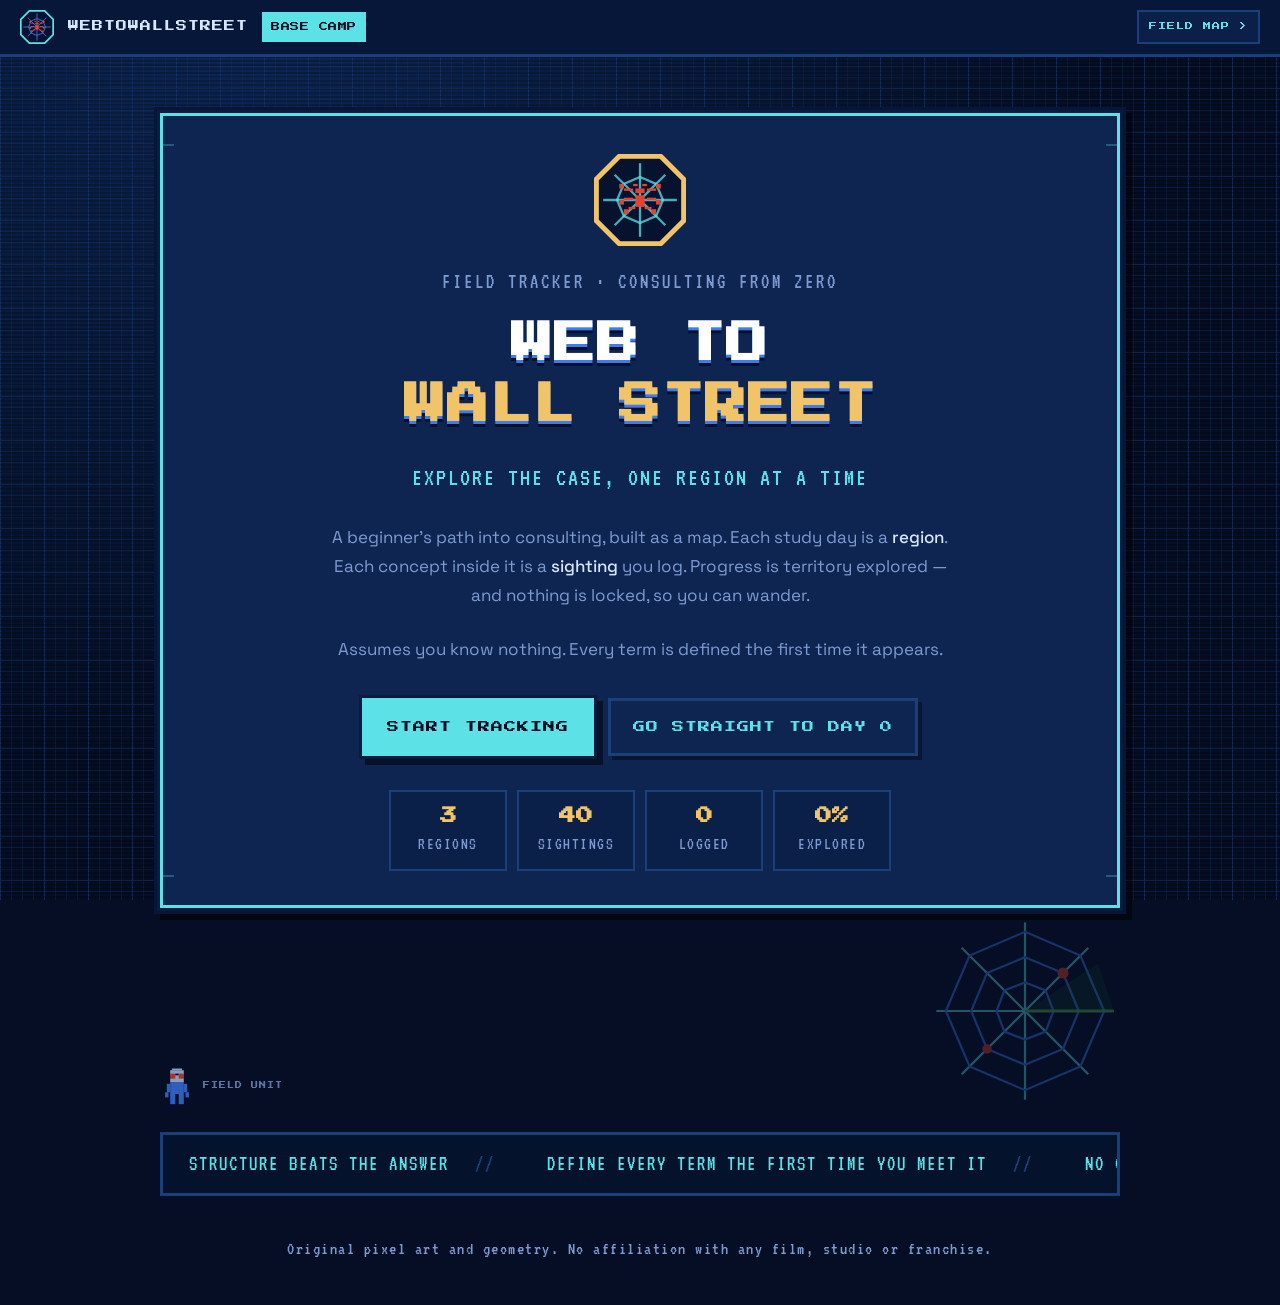
==== commit f96a6d22: "Add field map, landing page, and Days 0-2 A static site with no build step, no dependencies and no f" ====
--- a/index.html
+++ b/index.html
@@ -4,1676 +4,135 @@
 <meta charset="utf-8">
 <meta name="viewport" content="width=device-width, initial-scale=1, viewport-fit=cover">
 <meta name="theme-color" content="#071739">
-<title>Case Econ Tracker — the economics behind every consulting case</title>
+<title>WebToWallStreet — a beginner's path into consulting</title>
+<meta name="description" content="A beginner's path into consulting, built as a field tracker. Each study day is a region on a map, each concept a logged sighting, and progress is territory explored.">
 <link rel="preconnect" href="https://fonts.googleapis.com">
 <link rel="preconnect" href="https://fonts.gstatic.com" crossorigin>
 <link href="https://fonts.googleapis.com/css2?family=Press+Start+2P&family=VT323&family=Space+Grotesk:wght@400;500;700&display=swap" rel="stylesheet">
-<style>
-:root{
-  --void:#050E24;
-  --deep:#0A1B3F;
-  --panel:#0F2551;
-  --panel2:#14346B;
-  --grid:#1B3F7A;
-  --cyan:#5CE1E6;
-  --blue:#3D7BF0;
-  --red:#E8412F;
-  --green:#4FBF52;
-  --amber:#F2C46A;
-  --ink:#D8E6FF;
-  --dim:#7D9BD1;
-  --display:'Press Start 2P',monospace;
-  --hud:'VT323',monospace;
-  --body:'Space Grotesk',system-ui,sans-serif;
-}
-*{box-sizing:border-box;-webkit-tap-highlight-color:rgba(92,225,230,.25)}
-html{-webkit-text-size-adjust:100%}
-html{scroll-behavior:smooth;overflow-x:hidden}
-body{overflow-x:hidden}
-body{
-  margin:0;
-  background:var(--void);
-  color:var(--ink);
-  font-family:var(--body);
-  font-size:17px;
-  line-height:1.72;
-  -webkit-font-smoothing:antialiased;
-}
-/* ---- grid map atmosphere ---- */
-.map-bg{
-  position:fixed;inset:0;z-index:0;pointer-events:none;
-  background:
-    linear-gradient(rgba(27,63,122,.55) 1px,transparent 1px) 0 0/44px 44px,
-    linear-gradient(90deg,rgba(27,63,122,.55) 1px,transparent 1px) 0 0/44px 44px,
-    linear-gradient(rgba(27,63,122,.28) 1px,transparent 1px) 0 0/11px 11px,
-    linear-gradient(90deg,rgba(27,63,122,.28) 1px,transparent 1px) 0 0/11px 11px,
-    radial-gradient(ellipse at 20% 0%,#0E2A5C 0%,#050E24 60%);
-  opacity:.9;
-}
-.map-bg::after{
-  content:"";position:absolute;inset:0;
-  background:repeating-linear-gradient(180deg,rgba(0,0,0,.22) 0 2px,transparent 2px 4px);
-  mix-blend-mode:multiply;
-}
-.wrap{position:relative;z-index:1;max-width:1200px;margin:0 auto;padding:0 20px 120px}
-
-/* ---- pixel frame utility ---- */
-.px{
-  background:var(--panel);
-  border:3px solid var(--cyan);
-  box-shadow:
-    0 0 0 3px var(--deep),
-    0 0 0 6px #071539,
-    6px 6px 0 6px rgba(0,0,0,.45);
-}
-.px-flat{
-  background:var(--panel);
-  border:3px solid var(--grid);
-  box-shadow:4px 4px 0 0 rgba(0,0,0,.4);
-}
-
-/* ---- top bar ---- */
-.topbar{
-  position:sticky;top:0;z-index:40;
-  background:#071739;
-  border-bottom:3px solid var(--grid);
-  padding:10px 20px;
-  display:flex;align-items:center;gap:14px;flex-wrap:wrap;
-}
-.badge{
-  font-family:var(--display);font-size:9px;color:var(--void);
-  background:var(--cyan);padding:7px 9px;letter-spacing:.5px;
-}
-.topbar .tick{font-family:var(--hud);font-size:20px;color:var(--dim);letter-spacing:1px}
-.topbar .tick b{color:var(--green);font-weight:400}
-
-/* ---- hero ---- */
-header.hero{padding:64px 0 40px;text-align:center;position:relative}
-.hero .plate{
-  display:inline-block;padding:22px 30px;margin-bottom:26px;
-}
-.hero h1{
-  font-family:var(--display);
-  font-size:clamp(15px,3.4vw,30px);
-  line-height:1.5;margin:0;color:#fff;
-  text-shadow:0 3px 0 var(--blue),0 6px 0 rgba(0,0,0,.5);
-  letter-spacing:1px;
-}
-.hero h1 em{color:var(--amber);font-style:normal}
-.hero .sub{
-  font-family:var(--hud);font-size:24px;color:var(--cyan);
-  letter-spacing:2px;margin:14px 0 0;text-transform:uppercase;
-}
-.hero .lede{max-width:640px;margin:26px auto 0;color:var(--dim);font-size:17px}
-.hero .lede b{color:var(--ink);font-weight:500}
-
-/* ---- marker map / TOC ---- */
-.tracker{margin:44px 0 0;padding:26px 22px 62px;scroll-margin-top:84px}
-.tracker h2{
-  font-family:var(--display);font-size:11px;color:var(--amber);
-  margin:0 0 4px;letter-spacing:1px;
-}
-.tracker .hint{font-family:var(--hud);font-size:19px;color:var(--dim);margin:0 0 22px;letter-spacing:1px}
-.markers{
-  display:grid;gap:12px;
-  grid-template-columns:repeat(auto-fill,minmax(232px,1fr));
-}
-.marker{
-  display:flex;gap:12px;align-items:flex-start;
-  text-decoration:none;color:var(--ink);
-  background:#0B2049;border:2px solid var(--grid);
-  padding:12px 13px;transition:transform .12s steps(2),background .12s,border-color .12s;
-}
-.marker:hover,.marker:focus-visible{
-  background:#153B7C;border-color:var(--cyan);transform:translate(-2px,-2px);
-  box-shadow:4px 4px 0 0 rgba(0,0,0,.5);outline:none;
-}
-.pin{
-  flex:none;width:30px;height:30px;margin-top:2px;position:relative;
-  display:grid;place-items:center;
-  background:var(--green);
-  clip-path:polygon(22% 0,78% 0,100% 22%,100% 78%,78% 100%,22% 100%,0 78%,0 22%);
-}
-.pin svg{width:20px;height:20px;display:block}
-.pin .bug{fill:#06122E}
-.marker:nth-child(3n+2) .pin{background:var(--red)}
-.marker:nth-child(3n+2) .pin .bug{fill:#0B0B14}
-.marker:nth-child(5n+3) .pin{background:var(--amber)}
-.pin .no{
-  position:absolute;bottom:-7px;right:-6px;
-  font-family:var(--display);font-size:7px;color:var(--cyan);
-  background:#071739;border:1px solid var(--grid);padding:2px 3px;line-height:1;
-}
-.m-t{font-family:var(--body);font-weight:700;font-size:15px;line-height:1.3;display:block}
-.m-s{font-family:var(--hud);font-size:17px;color:var(--dim);line-height:1.25;display:block;margin-top:3px}
-
-/* ---- web radar + strands ---- */
-.tracker{position:relative;overflow:hidden}
-.radar{
-  position:absolute;right:-26px;bottom:-26px;width:190px;height:190px;
-  opacity:.34;pointer-events:none;
-}
-.radar .strand{stroke:var(--cyan);fill:none;stroke-width:1.4}
-.radar .ring{stroke:var(--blue);fill:none;stroke-width:1.4}
-.radar .blip{fill:var(--red)}
-.radar .sweep{
-  transform-origin:60px 60px;
-  animation:sweep 5.5s steps(16,end) infinite;
-}
-.radar .sweep line{stroke:var(--green);stroke-width:2}
-.radar .sweep polygon{fill:var(--green);opacity:.16}
-@keyframes sweep{from{transform:rotate(0deg)}to{transform:rotate(360deg)}}
-.radar .blip{animation:pulse 2.2s steps(2,end) infinite}
-.radar .blip:nth-of-type(2){animation-delay:1.1s}
-@keyframes pulse{0%,49%{opacity:1}50%,100%{opacity:.25}}
-@media(max-width:700px){.radar{display:none}}
-
-.webcorner{position:absolute;width:78px;height:78px;pointer-events:none;opacity:.5}
-.webcorner path{stroke:var(--grid);fill:none;stroke-width:1.3}
-.wc-tl{top:0;left:0}
-@media(max-width:640px){.webcorner{width:52px;height:52px;opacity:.35}}
-
-/* ---- emblem ---- */
-.emblem{width:34px;height:34px;flex:none;display:block}
-.emblem .e-plate{fill:#06122E}
-.emblem .e-edge{fill:none;stroke:var(--cyan);stroke-width:2}
-.emblem .e-web line,.emblem .e-web polygon{stroke:var(--blue);fill:none;stroke-width:1}
-.emblem .e-bug rect{fill:var(--red)}
-.emblem-lg{
-  width:86px;height:86px;margin:14px auto;
-}
-.emblem-lg .e-edge{stroke:var(--amber);stroke-width:2.2}
-.emblem-lg .e-web line,.emblem-lg .e-web polygon{stroke:var(--cyan);opacity:.75}
-.hero h1{margin:0}
-
-/* ---- corner field-unit sprite ---- */
-.agent{
-  position:absolute;left:14px;bottom:12px;
-  display:flex;align-items:center;gap:9px;
-  opacity:.75;pointer-events:none;
-}
-.agent svg{width:34px;height:41px;display:block}
-.agent .a-body rect{fill:var(--blue)}
-.agent .a-head rect{fill:#B9CCF0}
-.agent .a-visor rect{fill:var(--red)}
-.agent .a-strap rect{fill:#06122E}
-.agent .a-tag{
-  font-family:var(--display);font-size:7px;color:var(--dim);letter-spacing:1px;
-}
-@media(max-width:900px){.agent{display:none}}
-.strandline{
-  display:block;width:100%;height:26px;margin:56px 0 0;opacity:.5;
-}
-.strandline path{stroke:var(--grid);fill:none;stroke-width:2}
-.strandline circle{fill:var(--blue)}
-.hero .plate{position:relative}
-.corner{position:absolute;width:34px;height:34px;opacity:.85;pointer-events:none}
-.corner path{stroke:var(--cyan);fill:none;stroke-width:1.6}
-.corner.tl{top:-3px;left:-3px}
-.corner.tr{top:-3px;right:-3px;transform:scaleX(-1)}
-.corner.bl{bottom:-3px;left:-3px;transform:scaleY(-1)}
-.corner.br{bottom:-3px;right:-3px;transform:scale(-1)}
-
-/* ---- sense check ---- */
-.sense{
-  display:flex;gap:14px;align-items:flex-start;
-  background:#0B2049;border:2px solid var(--grid);border-left:6px solid var(--cyan);
-  padding:15px 17px;margin:24px 0;
-}
-.sense .icon{flex:none;width:30px;height:30px;margin-top:2px}
-.sense .icon .bug{fill:var(--cyan)}
-.sense .txt{margin:0}
-.sense .lab{
-  font-family:var(--hud);font-size:20px;letter-spacing:1.5px;text-transform:uppercase;
-  color:var(--cyan);display:block;margin-bottom:2px;
-}
-
-/* ---- sections ---- */
-section.mod{margin:70px 0 0;scroll-margin-top:84px}
-.mod-head{display:flex;gap:16px;align-items:center;margin-bottom:6px;flex-wrap:wrap}
-.mod-num{
-  font-family:var(--display);font-size:12px;color:#06122E;background:var(--cyan);
-  padding:10px 11px;flex:none;
-}
-.mod h2{
-  font-family:var(--display);font-size:clamp(13px,2vw,17px);color:#fff;
-  margin:0;line-height:1.5;letter-spacing:.5px;
-}
-.mod .tagline{
-  font-family:var(--hud);font-size:21px;color:var(--amber);
-  letter-spacing:1px;margin:0 0 22px;text-transform:uppercase;
-}
-.mod p{margin:0 0 18px}
-.mod h3{
-  font-family:var(--body);font-weight:700;font-size:19px;color:var(--cyan);
-  margin:32px 0 10px;letter-spacing:.2px;
-}
-.mod h4{
-  font-family:var(--hud);font-size:22px;color:var(--amber);letter-spacing:1px;
-  margin:24px 0 8px;text-transform:uppercase;font-weight:400;
-}
-.mod ul,.mod ol{margin:0 0 18px;padding-left:22px}
-.mod li{margin-bottom:9px}
-.mod li::marker{color:var(--cyan)}
-strong{color:#fff;font-weight:700}
-em.hl{font-style:normal;color:var(--amber);font-weight:500}
-code{
-  font-family:var(--hud);font-size:19px;background:#08183A;color:var(--cyan);
-  padding:1px 6px;border:1px solid var(--grid);
-}
-
-/* ---- special blocks ---- */
-.formula{
-  font-family:var(--display);font-size:clamp(9px,1.5vw,13px);line-height:2.1;
-  text-align:center;color:var(--amber);
-  background:#08183A;border:3px dashed var(--blue);
-  padding:24px 16px;margin:22px 0;
-}
-.callout{
-  background:#0B2049;border-left:6px solid var(--red);
-  padding:16px 18px;margin:22px 0;
-}
-.callout.good{border-left-color:var(--green)}
-.callout.say{border-left-color:var(--amber)}
-.callout .lab{
-  font-family:var(--hud);font-size:20px;letter-spacing:1.5px;text-transform:uppercase;
-  color:var(--red);display:block;margin-bottom:4px;
-}
-.callout.good .lab{color:var(--green)}
-.callout.say .lab{color:var(--amber)}
-.callout p:last-child{margin-bottom:0}
-.callout .quote{color:#fff;font-style:italic}
-
-table{
-  width:100%;border-collapse:collapse;margin:22px 0;
-  font-family:var(--hud);font-size:20px;
-  background:#08183A;border:3px solid var(--grid);
-}
-th{
-  background:var(--panel2);color:var(--cyan);text-align:left;
-  padding:9px 12px;letter-spacing:1px;text-transform:uppercase;font-weight:400;
-  border-bottom:2px solid var(--grid);
-}
-td{padding:9px 12px;border-bottom:1px solid #14305F;color:var(--ink)}
-tr:last-child td{border-bottom:none}
-td.n{text-align:right;color:var(--amber)}
-tr.total td{background:#12305F;color:#fff}
-tr.total td.n{color:var(--green)}
-
-.split{display:grid;gap:16px;grid-template-columns:1fr 1fr;margin:22px 0}
-@media(max-width:720px){.split{grid-template-columns:1fr}}
-.card{background:#0B2049;border:2px solid var(--grid);padding:16px 18px}
-.card h5{
-  font-family:var(--hud);font-size:21px;margin:0 0 8px;letter-spacing:1px;
-  text-transform:uppercase;font-weight:400;color:var(--cyan);
-}
-.card.red h5{color:var(--red)}
-.card.green h5{color:var(--green)}
-.card p{margin:0;font-size:16px;color:var(--dim)}
-.card p b{color:var(--ink)}
-
-/* ---- interactive consoles ---- */
-.console{
-  margin:26px 0;padding:20px;background:#071739;border:3px solid var(--blue);
-  box-shadow:5px 5px 0 0 rgba(0,0,0,.45);
-}
-.console .ctitle{
-  font-family:var(--display);font-size:10px;color:var(--amber);
-  margin:0 0 14px;letter-spacing:1px;
-}
-.ctrl{display:flex;align-items:center;gap:12px;margin-bottom:12px;flex-wrap:wrap}
-.ctrl label{font-family:var(--hud);font-size:20px;color:var(--dim);min-width:210px;letter-spacing:1px}
-.ctrl input[type=range]{flex:1;min-width:150px;accent-color:var(--cyan);height:22px}
-.ctrl .val{
-  font-family:var(--hud);font-size:21px;color:var(--cyan);min-width:104px;text-align:right;
-}
-.readout{
-  display:grid;gap:10px;grid-template-columns:repeat(auto-fit,minmax(150px,1fr));
-  margin-top:16px;
-}
-.rd{background:#0B2049;border:2px solid var(--grid);padding:12px}
-.rd .k{font-family:var(--hud);font-size:18px;color:var(--dim);letter-spacing:1px;text-transform:uppercase}
-.rd .v{font-family:var(--display);font-size:13px;color:var(--green);margin-top:7px;line-height:1.4}
-.rd .v.bad{color:var(--red)}
-.rd .v.warn{color:var(--amber)}
-.verdict{
-  margin-top:14px;padding:12px 14px;background:#0B2049;border-left:6px solid var(--cyan);
-  font-family:var(--hud);font-size:21px;color:var(--ink);letter-spacing:.5px;
-}
-
-/* ---- checkpoint ---- */
-.checkpoint{
-  margin:30px 0 0;padding:18px 20px;background:#0B2049;
-  border:2px dashed var(--green);
-}
-.checkpoint .lab{
-  font-family:var(--display);font-size:9px;color:var(--green);letter-spacing:1px;
-  display:block;margin-bottom:10px;
-}
-.checkpoint ul{margin:0;padding-left:20px}
-.checkpoint li{font-family:var(--hud);font-size:21px;line-height:1.45;color:var(--ink)}
-
-/* ---- footer ---- */
-footer{
-  margin-top:80px;padding:30px 22px;text-align:center;
-}
-footer .f1{font-family:var(--display);font-size:11px;color:var(--cyan);line-height:2}
-footer .f2{font-family:var(--hud);font-size:20px;color:var(--dim);letter-spacing:1px;margin-top:12px}
-.totop{
-  display:inline-block;margin-top:18px;text-decoration:none;
-  font-family:var(--display);font-size:9px;color:#06122E;background:var(--amber);
-  padding:11px 14px;
-}
-.totop:hover{background:var(--cyan)}
-
-/* ---- table scroll container ---- */
-.tscroll{
-  margin:22px 0;
-  overflow-x:auto;
-  -webkit-overflow-scrolling:touch;
-  overscroll-behavior-x:contain;
-}
-.tscroll table{margin:0;min-width:100%}
-.tscroll::-webkit-scrollbar{height:9px}
-.tscroll::-webkit-scrollbar-track{background:#08183A}
-.tscroll::-webkit-scrollbar-thumb{background:var(--grid);border:2px solid #08183A}
-
-@media (prefers-reduced-motion:reduce){*{transition:none!important;animation:none!important}}
-
-/* ============ TABLET ============ */
-@media(max-width:900px){
-  .wrap{padding:0 16px 90px}
-  .markers{grid-template-columns:repeat(auto-fill,minmax(190px,1fr))}
-}
-
-/* ============ PHONE ============ */
-@media(max-width:640px){
-  body{font-size:16px;line-height:1.68}
-  .wrap{padding:0 12px 70px}
-
-  /* top bar: compact, no wrapping tail */
-  .topbar{padding:8px 12px;gap:9px}
-  .badge{font-size:7px;padding:6px 7px}
-  .emblem{width:26px;height:26px}
-  .emblem-lg{width:60px;height:60px;margin:10px auto}
-  .topbar .tick{font-size:17px}
-  .topbar .tick .hide-sm{display:none}
-
-  /* hero */
-  header.hero{padding:36px 0 26px}
-  .hero .plate{padding:18px 16px;margin-bottom:20px}
-  .hero h1{font-size:14px;line-height:1.65;text-shadow:0 2px 0 var(--blue),0 4px 0 rgba(0,0,0,.5)}
-  .hero .sub{font-size:20px;letter-spacing:1px;margin-top:12px}
-  .hero .lede{font-size:16px;margin-top:20px}
-  .corner{width:24px;height:24px}
-
-  /* pixel frames: thinner outlines so nothing bleeds off-screen */
-  .px{box-shadow:0 0 0 2px var(--deep),0 0 0 4px #071539,4px 4px 0 4px rgba(0,0,0,.45)}
-  .px-flat{box-shadow:3px 3px 0 0 rgba(0,0,0,.4)}
-
-  /* sighting map: single column, bigger tap targets */
-  .tracker{padding:20px 14px 24px}
-  .tracker h2{font-size:10px}
-  .tracker .hint{font-size:17px;margin-bottom:16px}
-  .markers{grid-template-columns:1fr;gap:9px}
-  .marker{padding:13px 12px;gap:11px}
-  .marker:hover{transform:none;box-shadow:none}
-  .marker:active{background:#153B7C;border-color:var(--cyan)}
-  .pin{width:27px;height:27px}
-  .pin svg{width:18px;height:18px}
-  .pin .no{font-size:6px;bottom:-6px;right:-5px}
-  .m-t{font-size:15px}
-  .m-s{font-size:16px}
-
-  /* modules */
-  section.mod{margin:46px 0 0;scroll-margin-top:64px}
-  .mod-head{gap:11px;margin-bottom:5px}
-  .mod-num{font-size:10px;padding:8px 9px}
-  .mod h2{font-size:11px;line-height:1.6}
-  .mod .tagline{font-size:18px;margin-bottom:16px;line-height:1.4}
-  .mod h3{font-size:17px;margin:26px 0 9px}
-  .mod h4{font-size:19px;margin:20px 0 7px}
-  .mod ul,.mod ol{padding-left:19px}
-  code{font-size:17px}
-
-  /* formulas: pixel face is too wide on phones — switch to the HUD face and let it wrap */
-  .formula{
-    font-family:var(--hud);
-    font-size:22px!important;
-    line-height:1.4;
-    letter-spacing:1px;
-    padding:16px 12px;
-    border-width:2px;
-    overflow-wrap:break-word;
-  }
-
-  /* tables */
-  .tscroll{margin:18px 0}
-  table{font-size:18px;border-width:2px}
-  th,td{padding:8px 10px}
-  th{font-size:17px}
-
-  /* cards & callouts */
-  .split{gap:11px;margin:18px 0}
-  .card{padding:14px 14px}
-  .card h5{font-size:19px}
-  .card p{font-size:15px}
-  .callout{padding:13px 14px;border-left-width:5px}
-  .callout .lab{font-size:18px}
-  .sense{padding:13px 14px;gap:11px;border-left-width:5px}
-  .sense .icon{width:26px;height:26px}
-  .sense .lab{font-size:18px}
-
-  /* consoles: stacked controls, touch-sized sliders */
-  .console{padding:15px 13px;border-width:2px;box-shadow:3px 3px 0 0 rgba(0,0,0,.45)}
-  .console .ctitle{font-size:9px;line-height:1.6;margin-bottom:12px}
-  .ctrl{
-    display:grid;
-    grid-template-columns:1fr auto;
-    align-items:center;
-    gap:4px 10px;
-    margin-bottom:15px;
-  }
-  .ctrl label{grid-column:1;min-width:0;font-size:18px;line-height:1.3}
-  .ctrl .val{grid-column:2;font-size:20px;min-width:78px}
-  .ctrl input[type=range]{grid-column:1 / -1;width:100%;min-width:0;height:34px}
-  .readout{grid-template-columns:1fr 1fr;gap:8px}
-  .rd{padding:10px}
-  .rd .k{font-size:16px;line-height:1.25}
-  .rd .v{font-size:11px;margin-top:5px}
-  .verdict{font-size:18px;padding:11px 12px;line-height:1.45;border-left-width:5px}
-
-  /* checkpoints */
-  .checkpoint{padding:15px 14px;margin-top:24px}
-  .checkpoint .lab{font-size:8px;line-height:1.6}
-  .checkpoint li{font-size:18px;line-height:1.4}
-
-  /* dividers & footer */
-  .strandline{margin-top:38px;height:20px}
-  footer{margin-top:56px;padding:24px 12px}
-  footer .f1{font-size:9px;line-height:2.1}
-  footer .f2{font-size:18px}
-  .totop{font-size:8px;padding:12px 14px}
-}
-
-/* ============ NARROW PHONE ============ */
-@media(max-width:380px){
-  .hero h1{font-size:12px}
-  .mod h2{font-size:10px}
-  .formula{font-size:20px!important}
-  .readout{grid-template-columns:1fr}
-  .rd .v{font-size:12px}
-}
-</style>
+<link rel="stylesheet" href="assets/css/w2ws.css">
 </head>
 <body>
-<div class="map-bg"></div>
+
+<div class="map-bg" aria-hidden="true"></div>
 
 <div class="topbar">
-  <svg class="emblem" viewBox="0 0 40 40" aria-hidden="true">
-  <polygon class="e-plate" points="11,1 29,1 39,11 39,29 29,39 11,39 1,29 1,11"/>
-  <polygon class="e-edge" points="11,1 29,1 39,11 39,29 29,39 11,39 1,29 1,11"/>
-  <g class="e-web">
-    <line x1="20" y1="20" x2="20" y2="4"/><line x1="20" y1="20" x2="31" y2="9"/>
-    <line x1="20" y1="20" x2="36" y2="20"/><line x1="20" y1="20" x2="31" y2="31"/>
-    <line x1="20" y1="20" x2="20" y2="36"/><line x1="20" y1="20" x2="9" y2="31"/>
-    <line x1="20" y1="20" x2="4" y2="20"/><line x1="20" y1="20" x2="9" y2="9"/>
-    <polygon points="20,10 27,13 30,20 27,27 20,30 13,27 10,20 13,13"/>
-  </g>
-  <g class="e-bug">
-    <rect x="18" y="18" width="4" height="5"/><rect x="18" y="15" width="4" height="2"/>
-    <rect x="17" y="13" width="2" height="1"/><rect x="21" y="13" width="2" height="1"/>
-    <rect x="13" y="15" width="4" height="1"/><rect x="11" y="13" width="2" height="2"/>
-    <rect x="23" y="15" width="4" height="1"/><rect x="27" y="13" width="2" height="2"/>
-    <rect x="13" y="19" width="4" height="1"/><rect x="11" y="20" width="2" height="2"/>
-    <rect x="23" y="19" width="4" height="1"/><rect x="27" y="20" width="2" height="2"/>
-    <rect x="15" y="23" width="3" height="1"/><rect x="13" y="24" width="2" height="2"/>
-    <rect x="22" y="23" width="3" height="1"/><rect x="25" y="24" width="2" height="2"/>
-  </g>
-</svg>
-  <span class="badge">CASE ECON TRACKER</span>
-  <span class="tick">SIGHTINGS: <b>12</b> &nbsp;//&nbsp; STATUS: <b>ACTIVE</b><span class="hide-sm"> &nbsp;//&nbsp; FOR: FIRST-TIME CASE INTERVIEWEES</span></span>
+  <div class="topbar-in">
+    <svg class="emblem" viewBox="0 0 40 40" aria-hidden="true">
+      <polygon class="e-plate" points="11,1 29,1 39,11 39,29 29,39 11,39 1,29 1,11"/>
+      <polygon class="e-edge" points="11,1 29,1 39,11 39,29 29,39 11,39 1,29 1,11"/>
+      <g class="e-web">
+        <line x1="20" y1="20" x2="20" y2="4"/><line x1="20" y1="20" x2="31" y2="9"/>
+        <line x1="20" y1="20" x2="36" y2="20"/><line x1="20" y1="20" x2="31" y2="31"/>
+        <line x1="20" y1="20" x2="20" y2="36"/><line x1="20" y1="20" x2="9" y2="31"/>
+        <line x1="20" y1="20" x2="4" y2="20"/><line x1="20" y1="20" x2="9" y2="9"/>
+        <polygon points="20,10 27,13 30,20 27,27 20,30 13,27 10,20 13,13"/>
+      </g>
+      <g class="e-bug">
+        <rect x="18" y="18" width="4" height="5"/><rect x="18" y="15" width="4" height="2"/>
+        <rect x="17" y="13" width="2" height="1"/><rect x="21" y="13" width="2" height="1"/>
+        <rect x="13" y="15" width="4" height="1"/><rect x="11" y="13" width="2" height="2"/>
+        <rect x="23" y="15" width="4" height="1"/><rect x="27" y="13" width="2" height="2"/>
+        <rect x="13" y="19" width="4" height="1"/><rect x="11" y="20" width="2" height="2"/>
+        <rect x="23" y="19" width="4" height="1"/><rect x="27" y="20" width="2" height="2"/>
+        <rect x="15" y="23" width="3" height="1"/><rect x="13" y="24" width="2" height="2"/>
+        <rect x="22" y="23" width="3" height="1"/><rect x="25" y="24" width="2" height="2"/>
+      </g>
+    </svg>
+    <span class="tb-name">WEBTOWALLSTREET</span>
+    <span class="tb-badge">BASE CAMP</span>
+    <span class="tb-spacer"></span>
+    <a class="tb-link" href="map.html">FIELD MAP &gt;</a>
+  </div>
 </div>
 
-<div class="wrap">
+<main class="land">
 
-<header class="hero">
-  <div class="plate px"><svg class="corner tl" aria-hidden="true" viewBox="0 0 40 40"><path d="M0 14 L14 0 M0 26 L26 0 M0 38 L38 0 M2 2 L2 12 M2 2 L12 2"/></svg><svg class="corner tr" aria-hidden="true" viewBox="0 0 40 40"><path d="M0 14 L14 0 M0 26 L26 0 M0 38 L38 0 M2 2 L2 12 M2 2 L12 2"/></svg><svg class="corner bl" aria-hidden="true" viewBox="0 0 40 40"><path d="M0 14 L14 0 M0 26 L26 0 M0 38 L38 0 M2 2 L2 12 M2 2 L12 2"/></svg><svg class="corner br" aria-hidden="true" viewBox="0 0 40 40"><path d="M0 14 L14 0 M0 26 L26 0 M0 38 L38 0 M2 2 L2 12 M2 2 L12 2"/></svg>
-    <h1>THE ECONOMICS</h1>
+  <div class="px plate">
+    <span class="corner tl" aria-hidden="true"><svg viewBox="0 0 34 34"><path d="M2 12 L2 2 L12 2"/><path d="M2 20 L2 32 L14 32" opacity=".45"/></svg></span>
+    <span class="corner tr" aria-hidden="true"><svg viewBox="0 0 34 34"><path d="M2 12 L2 2 L12 2"/><path d="M2 20 L2 32 L14 32" opacity=".45"/></svg></span>
+    <span class="corner bl" aria-hidden="true"><svg viewBox="0 0 34 34"><path d="M2 12 L2 2 L12 2"/><path d="M2 20 L2 32 L14 32" opacity=".45"/></svg></span>
+    <span class="corner br" aria-hidden="true"><svg viewBox="0 0 34 34"><path d="M2 12 L2 2 L12 2"/><path d="M2 20 L2 32 L14 32" opacity=".45"/></svg></span>
+
     <svg class="emblem emblem-lg" viewBox="0 0 40 40" aria-hidden="true">
-  <polygon class="e-plate" points="11,1 29,1 39,11 39,29 29,39 11,39 1,29 1,11"/>
-  <polygon class="e-edge" points="11,1 29,1 39,11 39,29 29,39 11,39 1,29 1,11"/>
-  <g class="e-web">
-    <line x1="20" y1="20" x2="20" y2="4"/><line x1="20" y1="20" x2="31" y2="9"/>
-    <line x1="20" y1="20" x2="36" y2="20"/><line x1="20" y1="20" x2="31" y2="31"/>
-    <line x1="20" y1="20" x2="20" y2="36"/><line x1="20" y1="20" x2="9" y2="31"/>
-    <line x1="20" y1="20" x2="4" y2="20"/><line x1="20" y1="20" x2="9" y2="9"/>
-    <polygon points="20,10 27,13 30,20 27,27 20,30 13,27 10,20 13,13"/>
-  </g>
-  <g class="e-bug">
-    <rect x="18" y="18" width="4" height="5"/><rect x="18" y="15" width="4" height="2"/>
-    <rect x="17" y="13" width="2" height="1"/><rect x="21" y="13" width="2" height="1"/>
-    <rect x="13" y="15" width="4" height="1"/><rect x="11" y="13" width="2" height="2"/>
-    <rect x="23" y="15" width="4" height="1"/><rect x="27" y="13" width="2" height="2"/>
-    <rect x="13" y="19" width="4" height="1"/><rect x="11" y="20" width="2" height="2"/>
-    <rect x="23" y="19" width="4" height="1"/><rect x="27" y="20" width="2" height="2"/>
-    <rect x="15" y="23" width="3" height="1"/><rect x="13" y="24" width="2" height="2"/>
-    <rect x="22" y="23" width="3" height="1"/><rect x="25" y="24" width="2" height="2"/>
-  </g>
-</svg>
-    <h1>BEHIND <em>EVERY</em> CASE</h1>
-    <p class="sub">11 concepts · zero jargon · built for beginners</p>
-  </div>
-  <p class="lede">Every consulting case — profitability, market entry, pricing, growth — is built on the same eleven ideas. Learn them once and you stop guessing your way through interviews. <b>No prior business background needed.</b> Every concept is explained from scratch and shown working with real numbers.</p>
-</header>
+      <polygon class="e-plate" points="11,1 29,1 39,11 39,29 29,39 11,39 1,29 1,11"/>
+      <polygon class="e-edge" points="11,1 29,1 39,11 39,29 29,39 11,39 1,29 1,11"/>
+      <g class="e-web">
+        <line x1="20" y1="20" x2="20" y2="4"/><line x1="20" y1="20" x2="31" y2="9"/>
+        <line x1="20" y1="20" x2="36" y2="20"/><line x1="20" y1="20" x2="31" y2="31"/>
+        <line x1="20" y1="20" x2="20" y2="36"/><line x1="20" y1="20" x2="9" y2="31"/>
+        <line x1="20" y1="20" x2="4" y2="20"/><line x1="20" y1="20" x2="9" y2="9"/>
+        <polygon points="20,10 27,13 30,20 27,27 20,30 13,27 10,20 13,13"/>
+      </g>
+      <g class="e-bug">
+        <rect x="18" y="18" width="4" height="5"/><rect x="18" y="15" width="4" height="2"/>
+        <rect x="17" y="13" width="2" height="1"/><rect x="21" y="13" width="2" height="1"/>
+        <rect x="13" y="15" width="4" height="1"/><rect x="11" y="13" width="2" height="2"/>
+        <rect x="23" y="15" width="4" height="1"/><rect x="27" y="13" width="2" height="2"/>
+        <rect x="13" y="19" width="4" height="1"/><rect x="11" y="20" width="2" height="2"/>
+        <rect x="23" y="19" width="4" height="1"/><rect x="27" y="20" width="2" height="2"/>
+        <rect x="15" y="23" width="3" height="1"/><rect x="13" y="24" width="2" height="2"/>
+        <rect x="22" y="23" width="3" height="1"/><rect x="25" y="24" width="2" height="2"/>
+      </g>
+    </svg>
 
-<nav class="tracker px-flat" id="map" aria-label="Concept index">
-  <h2>SIGHTING MAP</h2>
-  <p class="hint">12 sightings logged. Tap any marker to jump — work top to bottom the first time, each strand anchors the next.</p>
-  <svg class="webcorner wc-tl" aria-hidden="true" viewBox="0 0 60 60"><g>
-    <path d="M0 0 L60 0 M0 0 L0 60 M0 0 L42 42"/>
-    <path d="M0 14 L14 0 M0 28 L28 0 M0 44 L44 0 M0 58 L58 0"/>
-  </g></svg>
-  <svg class="radar" viewBox="0 0 120 120" aria-hidden="true">
-    <g class="strand">
-      <line x1="60" y1="60" x2="60" y2="4"/><line x1="60" y1="60" x2="100" y2="20"/>
-      <line x1="60" y1="60" x2="116" y2="60"/><line x1="60" y1="60" x2="100" y2="100"/>
-      <line x1="60" y1="60" x2="60" y2="116"/><line x1="60" y1="60" x2="20" y2="100"/>
-      <line x1="60" y1="60" x2="4" y2="60"/><line x1="60" y1="60" x2="20" y2="20"/>
-    </g>
-    <g class="ring">
-      <polygon points="60,42 73,47 78,60 73,73 60,78 47,73 42,60 47,47"/>
-      <polygon points="60,26 84,36 94,60 84,84 60,94 36,84 26,60 36,36"/>
-      <polygon points="60,10 95,25 110,60 95,95 60,110 25,95 10,60 25,25"/>
-    </g>
-    <g class="sweep"><polygon points="60,60 116,60 106,30"/><line x1="60" y1="60" x2="116" y2="60"/></g>
-    <circle class="blip" cx="84" cy="36" r="3.5"/><circle class="blip" cx="36" cy="84" r="3"/>
-  </svg>
-<div class="agent" aria-hidden="true">
-  <svg viewBox="0 0 20 24">
-    <g class="a-body"><rect x="6" y="10" width="8" height="7"/><rect x="4" y="11" width="2" height="5"/><rect x="14" y="11" width="2" height="5"/>
-      <rect x="6" y="17" width="3" height="6"/><rect x="11" y="17" width="3" height="6"/>
-      <rect x="3" y="16" width="2" height="3"/><rect x="15" y="16" width="2" height="3"/></g>
-    <g class="a-head"><rect x="6" y="3" width="8" height="7"/><rect x="7" y="2" width="6" height="1"/></g>
-    <g class="a-visor"><rect x="6" y="5" width="3" height="3"/><rect x="6" y="5" width="3" height="3"/><rect x="11" y="5" width="3" height="3"/></g>
-    <g class="a-strap"><rect x="9" y="5" width="2" height="1"/><rect x="5" y="6" width="1" height="2"/><rect x="14" y="6" width="1" height="2"/></g>
-  </svg>
-  <span class="a-tag">FIELD UNIT</span>
-</div>
-  <div class="markers">
-    <a class="marker" href="#m01"><span class="pin"><svg viewBox="0 0 24 24" aria-hidden="true"><g class="bug"><rect x="9" y="12" width="6" height="1"/><rect x="8" y="13" width="8" height="4"/><rect x="9" y="17" width="6" height="2"/><rect x="10" y="19" width="4" height="1"/><rect x="9" y="9" width="6" height="3"/><rect x="10" y="7" width="4" height="2"/><rect x="9" y="6" width="1" height="1"/><rect x="14" y="6" width="1" height="1"/><rect x="10" y="5" width="1" height="1"/><rect x="13" y="5" width="1" height="1"/><rect x="6" y="8" width="3" height="1"/><rect x="4" y="7" width="2" height="1"/><rect x="3" y="5" width="1" height="2"/><rect x="5" y="10" width="4" height="1"/><rect x="2" y="9" width="3" height="1"/><rect x="1" y="7" width="1" height="2"/><rect x="5" y="13" width="3" height="1"/><rect x="2" y="13" width="3" height="1"/><rect x="1" y="14" width="1" height="2"/><rect x="6" y="16" width="3" height="1"/><rect x="4" y="17" width="2" height="1"/><rect x="3" y="18" width="1" height="2"/><rect x="15" y="8" width="3" height="1"/><rect x="18" y="7" width="2" height="1"/><rect x="20" y="5" width="1" height="2"/><rect x="15" y="10" width="4" height="1"/><rect x="19" y="9" width="3" height="1"/><rect x="22" y="7" width="1" height="2"/><rect x="16" y="13" width="3" height="1"/><rect x="19" y="13" width="3" height="1"/><rect x="22" y="14" width="1" height="2"/><rect x="15" y="16" width="3" height="1"/><rect x="18" y="17" width="2" height="1"/><rect x="20" y="18" width="1" height="2"/></g></svg><span class="no">01</span></span><span><span class="m-t">The Profit Equation</span><span class="m-s">The spine of everything</span></span></a>
-    <a class="marker" href="#m02"><span class="pin"><svg viewBox="0 0 24 24" aria-hidden="true"><g class="bug"><rect x="9" y="12" width="6" height="1"/><rect x="8" y="13" width="8" height="4"/><rect x="9" y="17" width="6" height="2"/><rect x="10" y="19" width="4" height="1"/><rect x="9" y="9" width="6" height="3"/><rect x="10" y="7" width="4" height="2"/><rect x="9" y="6" width="1" height="1"/><rect x="14" y="6" width="1" height="1"/><rect x="10" y="5" width="1" height="1"/><rect x="13" y="5" width="1" height="1"/><rect x="6" y="8" width="3" height="1"/><rect x="4" y="7" width="2" height="1"/><rect x="3" y="5" width="1" height="2"/><rect x="5" y="10" width="4" height="1"/><rect x="2" y="9" width="3" height="1"/><rect x="1" y="7" width="1" height="2"/><rect x="5" y="13" width="3" height="1"/><rect x="2" y="13" width="3" height="1"/><rect x="1" y="14" width="1" height="2"/><rect x="6" y="16" width="3" height="1"/><rect x="4" y="17" width="2" height="1"/><rect x="3" y="18" width="1" height="2"/><rect x="15" y="8" width="3" height="1"/><rect x="18" y="7" width="2" height="1"/><rect x="20" y="5" width="1" height="2"/><rect x="15" y="10" width="4" height="1"/><rect x="19" y="9" width="3" height="1"/><rect x="22" y="7" width="1" height="2"/><rect x="16" y="13" width="3" height="1"/><rect x="19" y="13" width="3" height="1"/><rect x="22" y="14" width="1" height="2"/><rect x="15" y="16" width="3" height="1"/><rect x="18" y="17" width="2" height="1"/><rect x="20" y="18" width="1" height="2"/></g></svg><span class="no">02</span></span><span><span class="m-t">Fixed vs Variable Costs</span><span class="m-s">Why two businesses behave differently</span></span></a>
-    <a class="marker" href="#m03"><span class="pin"><svg viewBox="0 0 24 24" aria-hidden="true"><g class="bug"><rect x="9" y="12" width="6" height="1"/><rect x="8" y="13" width="8" height="4"/><rect x="9" y="17" width="6" height="2"/><rect x="10" y="19" width="4" height="1"/><rect x="9" y="9" width="6" height="3"/><rect x="10" y="7" width="4" height="2"/><rect x="9" y="6" width="1" height="1"/><rect x="14" y="6" width="1" height="1"/><rect x="10" y="5" width="1" height="1"/><rect x="13" y="5" width="1" height="1"/><rect x="6" y="8" width="3" height="1"/><rect x="4" y="7" width="2" height="1"/><rect x="3" y="5" width="1" height="2"/><rect x="5" y="10" width="4" height="1"/><rect x="2" y="9" width="3" height="1"/><rect x="1" y="7" width="1" height="2"/><rect x="5" y="13" width="3" height="1"/><rect x="2" y="13" width="3" height="1"/><rect x="1" y="14" width="1" height="2"/><rect x="6" y="16" width="3" height="1"/><rect x="4" y="17" width="2" height="1"/><rect x="3" y="18" width="1" height="2"/><rect x="15" y="8" width="3" height="1"/><rect x="18" y="7" width="2" height="1"/><rect x="20" y="5" width="1" height="2"/><rect x="15" y="10" width="4" height="1"/><rect x="19" y="9" width="3" height="1"/><rect x="22" y="7" width="1" height="2"/><rect x="16" y="13" width="3" height="1"/><rect x="19" y="13" width="3" height="1"/><rect x="22" y="14" width="1" height="2"/><rect x="15" y="16" width="3" height="1"/><rect x="18" y="17" width="2" height="1"/><rect x="20" y="18" width="1" height="2"/></g></svg><span class="no">03</span></span><span><span class="m-t">Contribution Margin &amp; Breakeven</span><span class="m-s">The most-used maths in cases</span></span></a>
-    <a class="marker" href="#m04"><span class="pin"><svg viewBox="0 0 24 24" aria-hidden="true"><g class="bug"><rect x="9" y="12" width="6" height="1"/><rect x="8" y="13" width="8" height="4"/><rect x="9" y="17" width="6" height="2"/><rect x="10" y="19" width="4" height="1"/><rect x="9" y="9" width="6" height="3"/><rect x="10" y="7" width="4" height="2"/><rect x="9" y="6" width="1" height="1"/><rect x="14" y="6" width="1" height="1"/><rect x="10" y="5" width="1" height="1"/><rect x="13" y="5" width="1" height="1"/><rect x="6" y="8" width="3" height="1"/><rect x="4" y="7" width="2" height="1"/><rect x="3" y="5" width="1" height="2"/><rect x="5" y="10" width="4" height="1"/><rect x="2" y="9" width="3" height="1"/><rect x="1" y="7" width="1" height="2"/><rect x="5" y="13" width="3" height="1"/><rect x="2" y="13" width="3" height="1"/><rect x="1" y="14" width="1" height="2"/><rect x="6" y="16" width="3" height="1"/><rect x="4" y="17" width="2" height="1"/><rect x="3" y="18" width="1" height="2"/><rect x="15" y="8" width="3" height="1"/><rect x="18" y="7" width="2" height="1"/><rect x="20" y="5" width="1" height="2"/><rect x="15" y="10" width="4" height="1"/><rect x="19" y="9" width="3" height="1"/><rect x="22" y="7" width="1" height="2"/><rect x="16" y="13" width="3" height="1"/><rect x="19" y="13" width="3" height="1"/><rect x="22" y="14" width="1" height="2"/><rect x="15" y="16" width="3" height="1"/><rect x="18" y="17" width="2" height="1"/><rect x="20" y="18" width="1" height="2"/></g></svg><span class="no">04</span></span><span><span class="m-t">Margins &amp; COGS</span><span class="m-s">The three-step profit staircase</span></span></a>
-    <a class="marker" href="#m05"><span class="pin"><svg viewBox="0 0 24 24" aria-hidden="true"><g class="bug"><rect x="9" y="12" width="6" height="1"/><rect x="8" y="13" width="8" height="4"/><rect x="9" y="17" width="6" height="2"/><rect x="10" y="19" width="4" height="1"/><rect x="9" y="9" width="6" height="3"/><rect x="10" y="7" width="4" height="2"/><rect x="9" y="6" width="1" height="1"/><rect x="14" y="6" width="1" height="1"/><rect x="10" y="5" width="1" height="1"/><rect x="13" y="5" width="1" height="1"/><rect x="6" y="8" width="3" height="1"/><rect x="4" y="7" width="2" height="1"/><rect x="3" y="5" width="1" height="2"/><rect x="5" y="10" width="4" height="1"/><rect x="2" y="9" width="3" height="1"/><rect x="1" y="7" width="1" height="2"/><rect x="5" y="13" width="3" height="1"/><rect x="2" y="13" width="3" height="1"/><rect x="1" y="14" width="1" height="2"/><rect x="6" y="16" width="3" height="1"/><rect x="4" y="17" width="2" height="1"/><rect x="3" y="18" width="1" height="2"/><rect x="15" y="8" width="3" height="1"/><rect x="18" y="7" width="2" height="1"/><rect x="20" y="5" width="1" height="2"/><rect x="15" y="10" width="4" height="1"/><rect x="19" y="9" width="3" height="1"/><rect x="22" y="7" width="1" height="2"/><rect x="16" y="13" width="3" height="1"/><rect x="19" y="13" width="3" height="1"/><rect x="22" y="14" width="1" height="2"/><rect x="15" y="16" width="3" height="1"/><rect x="18" y="17" width="2" height="1"/><rect x="20" y="18" width="1" height="2"/></g></svg><span class="no">05</span></span><span><span class="m-t">Product Mix</span><span class="m-s">Profit falls, nobody did anything wrong</span></span></a>
-    <a class="marker" href="#m06"><span class="pin"><svg viewBox="0 0 24 24" aria-hidden="true"><g class="bug"><rect x="9" y="12" width="6" height="1"/><rect x="8" y="13" width="8" height="4"/><rect x="9" y="17" width="6" height="2"/><rect x="10" y="19" width="4" height="1"/><rect x="9" y="9" width="6" height="3"/><rect x="10" y="7" width="4" height="2"/><rect x="9" y="6" width="1" height="1"/><rect x="14" y="6" width="1" height="1"/><rect x="10" y="5" width="1" height="1"/><rect x="13" y="5" width="1" height="1"/><rect x="6" y="8" width="3" height="1"/><rect x="4" y="7" width="2" height="1"/><rect x="3" y="5" width="1" height="2"/><rect x="5" y="10" width="4" height="1"/><rect x="2" y="9" width="3" height="1"/><rect x="1" y="7" width="1" height="2"/><rect x="5" y="13" width="3" height="1"/><rect x="2" y="13" width="3" height="1"/><rect x="1" y="14" width="1" height="2"/><rect x="6" y="16" width="3" height="1"/><rect x="4" y="17" width="2" height="1"/><rect x="3" y="18" width="1" height="2"/><rect x="15" y="8" width="3" height="1"/><rect x="18" y="7" width="2" height="1"/><rect x="20" y="5" width="1" height="2"/><rect x="15" y="10" width="4" height="1"/><rect x="19" y="9" width="3" height="1"/><rect x="22" y="7" width="1" height="2"/><rect x="16" y="13" width="3" height="1"/><rect x="19" y="13" width="3" height="1"/><rect x="22" y="14" width="1" height="2"/><rect x="15" y="16" width="3" height="1"/><rect x="18" y="17" width="2" height="1"/><rect x="20" y="18" width="1" height="2"/></g></svg><span class="no">06</span></span><span><span class="m-t">Price Elasticity</span><span class="m-s">What happens when you raise price</span></span></a>
-    <a class="marker" href="#m07"><span class="pin"><svg viewBox="0 0 24 24" aria-hidden="true"><g class="bug"><rect x="9" y="12" width="6" height="1"/><rect x="8" y="13" width="8" height="4"/><rect x="9" y="17" width="6" height="2"/><rect x="10" y="19" width="4" height="1"/><rect x="9" y="9" width="6" height="3"/><rect x="10" y="7" width="4" height="2"/><rect x="9" y="6" width="1" height="1"/><rect x="14" y="6" width="1" height="1"/><rect x="10" y="5" width="1" height="1"/><rect x="13" y="5" width="1" height="1"/><rect x="6" y="8" width="3" height="1"/><rect x="4" y="7" width="2" height="1"/><rect x="3" y="5" width="1" height="2"/><rect x="5" y="10" width="4" height="1"/><rect x="2" y="9" width="3" height="1"/><rect x="1" y="7" width="1" height="2"/><rect x="5" y="13" width="3" height="1"/><rect x="2" y="13" width="3" height="1"/><rect x="1" y="14" width="1" height="2"/><rect x="6" y="16" width="3" height="1"/><rect x="4" y="17" width="2" height="1"/><rect x="3" y="18" width="1" height="2"/><rect x="15" y="8" width="3" height="1"/><rect x="18" y="7" width="2" height="1"/><rect x="20" y="5" width="1" height="2"/><rect x="15" y="10" width="4" height="1"/><rect x="19" y="9" width="3" height="1"/><rect x="22" y="7" width="1" height="2"/><rect x="16" y="13" width="3" height="1"/><rect x="19" y="13" width="3" height="1"/><rect x="22" y="14" width="1" height="2"/><rect x="15" y="16" width="3" height="1"/><rect x="18" y="17" width="2" height="1"/><rect x="20" y="18" width="1" height="2"/></g></svg><span class="no">07</span></span><span><span class="m-t">The Four Ways to Price</span><span class="m-s">Floor, position, ceiling, fallback</span></span></a>
-    <a class="marker" href="#m08"><span class="pin"><svg viewBox="0 0 24 24" aria-hidden="true"><g class="bug"><rect x="9" y="12" width="6" height="1"/><rect x="8" y="13" width="8" height="4"/><rect x="9" y="17" width="6" height="2"/><rect x="10" y="19" width="4" height="1"/><rect x="9" y="9" width="6" height="3"/><rect x="10" y="7" width="4" height="2"/><rect x="9" y="6" width="1" height="1"/><rect x="14" y="6" width="1" height="1"/><rect x="10" y="5" width="1" height="1"/><rect x="13" y="5" width="1" height="1"/><rect x="6" y="8" width="3" height="1"/><rect x="4" y="7" width="2" height="1"/><rect x="3" y="5" width="1" height="2"/><rect x="5" y="10" width="4" height="1"/><rect x="2" y="9" width="3" height="1"/><rect x="1" y="7" width="1" height="2"/><rect x="5" y="13" width="3" height="1"/><rect x="2" y="13" width="3" height="1"/><rect x="1" y="14" width="1" height="2"/><rect x="6" y="16" width="3" height="1"/><rect x="4" y="17" width="2" height="1"/><rect x="3" y="18" width="1" height="2"/><rect x="15" y="8" width="3" height="1"/><rect x="18" y="7" width="2" height="1"/><rect x="20" y="5" width="1" height="2"/><rect x="15" y="10" width="4" height="1"/><rect x="19" y="9" width="3" height="1"/><rect x="22" y="7" width="1" height="2"/><rect x="16" y="13" width="3" height="1"/><rect x="19" y="13" width="3" height="1"/><rect x="22" y="14" width="1" height="2"/><rect x="15" y="16" width="3" height="1"/><rect x="18" y="17" width="2" height="1"/><rect x="20" y="18" width="1" height="2"/></g></svg><span class="no">08</span></span><span><span class="m-t">Economies of Scale</span><span class="m-s">Why big players beat small ones</span></span></a>
-    <a class="marker" href="#m09"><span class="pin"><svg viewBox="0 0 24 24" aria-hidden="true"><g class="bug"><rect x="9" y="12" width="6" height="1"/><rect x="8" y="13" width="8" height="4"/><rect x="9" y="17" width="6" height="2"/><rect x="10" y="19" width="4" height="1"/><rect x="9" y="9" width="6" height="3"/><rect x="10" y="7" width="4" height="2"/><rect x="9" y="6" width="1" height="1"/><rect x="14" y="6" width="1" height="1"/><rect x="10" y="5" width="1" height="1"/><rect x="13" y="5" width="1" height="1"/><rect x="6" y="8" width="3" height="1"/><rect x="4" y="7" width="2" height="1"/><rect x="3" y="5" width="1" height="2"/><rect x="5" y="10" width="4" height="1"/><rect x="2" y="9" width="3" height="1"/><rect x="1" y="7" width="1" height="2"/><rect x="5" y="13" width="3" height="1"/><rect x="2" y="13" width="3" height="1"/><rect x="1" y="14" width="1" height="2"/><rect x="6" y="16" width="3" height="1"/><rect x="4" y="17" width="2" height="1"/><rect x="3" y="18" width="1" height="2"/><rect x="15" y="8" width="3" height="1"/><rect x="18" y="7" width="2" height="1"/><rect x="20" y="5" width="1" height="2"/><rect x="15" y="10" width="4" height="1"/><rect x="19" y="9" width="3" height="1"/><rect x="22" y="7" width="1" height="2"/><rect x="16" y="13" width="3" height="1"/><rect x="19" y="13" width="3" height="1"/><rect x="22" y="14" width="1" height="2"/><rect x="15" y="16" width="3" height="1"/><rect x="18" y="17" width="2" height="1"/><rect x="20" y="18" width="1" height="2"/></g></svg><span class="no">09</span></span><span><span class="m-t">Industry Structure</span><span class="m-s">Why some industries are just harder</span></span></a>
-    <a class="marker" href="#m10"><span class="pin"><svg viewBox="0 0 24 24" aria-hidden="true"><g class="bug"><rect x="9" y="12" width="6" height="1"/><rect x="8" y="13" width="8" height="4"/><rect x="9" y="17" width="6" height="2"/><rect x="10" y="19" width="4" height="1"/><rect x="9" y="9" width="6" height="3"/><rect x="10" y="7" width="4" height="2"/><rect x="9" y="6" width="1" height="1"/><rect x="14" y="6" width="1" height="1"/><rect x="10" y="5" width="1" height="1"/><rect x="13" y="5" width="1" height="1"/><rect x="6" y="8" width="3" height="1"/><rect x="4" y="7" width="2" height="1"/><rect x="3" y="5" width="1" height="2"/><rect x="5" y="10" width="4" height="1"/><rect x="2" y="9" width="3" height="1"/><rect x="1" y="7" width="1" height="2"/><rect x="5" y="13" width="3" height="1"/><rect x="2" y="13" width="3" height="1"/><rect x="1" y="14" width="1" height="2"/><rect x="6" y="16" width="3" height="1"/><rect x="4" y="17" width="2" height="1"/><rect x="3" y="18" width="1" height="2"/><rect x="15" y="8" width="3" height="1"/><rect x="18" y="7" width="2" height="1"/><rect x="20" y="5" width="1" height="2"/><rect x="15" y="10" width="4" height="1"/><rect x="19" y="9" width="3" height="1"/><rect x="22" y="7" width="1" height="2"/><rect x="16" y="13" width="3" height="1"/><rect x="19" y="13" width="3" height="1"/><rect x="22" y="14" width="1" height="2"/><rect x="15" y="16" width="3" height="1"/><rect x="18" y="17" width="2" height="1"/><rect x="20" y="18" width="1" height="2"/></g></svg><span class="no">10</span></span><span><span class="m-t">TAM · SAM · SOM</span><span class="m-s">From "huge market" to a real number</span></span></a>
-    <a class="marker" href="#m11"><span class="pin"><svg viewBox="0 0 24 24" aria-hidden="true"><g class="bug"><rect x="9" y="12" width="6" height="1"/><rect x="8" y="13" width="8" height="4"/><rect x="9" y="17" width="6" height="2"/><rect x="10" y="19" width="4" height="1"/><rect x="9" y="9" width="6" height="3"/><rect x="10" y="7" width="4" height="2"/><rect x="9" y="6" width="1" height="1"/><rect x="14" y="6" width="1" height="1"/><rect x="10" y="5" width="1" height="1"/><rect x="13" y="5" width="1" height="1"/><rect x="6" y="8" width="3" height="1"/><rect x="4" y="7" width="2" height="1"/><rect x="3" y="5" width="1" height="2"/><rect x="5" y="10" width="4" height="1"/><rect x="2" y="9" width="3" height="1"/><rect x="1" y="7" width="1" height="2"/><rect x="5" y="13" width="3" height="1"/><rect x="2" y="13" width="3" height="1"/><rect x="1" y="14" width="1" height="2"/><rect x="6" y="16" width="3" height="1"/><rect x="4" y="17" width="2" height="1"/><rect x="3" y="18" width="1" height="2"/><rect x="15" y="8" width="3" height="1"/><rect x="18" y="7" width="2" height="1"/><rect x="20" y="5" width="1" height="2"/><rect x="15" y="10" width="4" height="1"/><rect x="19" y="9" width="3" height="1"/><rect x="22" y="7" width="1" height="2"/><rect x="16" y="13" width="3" height="1"/><rect x="19" y="13" width="3" height="1"/><rect x="22" y="14" width="1" height="2"/><rect x="15" y="16" width="3" height="1"/><rect x="18" y="17" width="2" height="1"/><rect x="20" y="18" width="1" height="2"/></g></svg><span class="no">11</span></span><span><span class="m-t">Unit Economics</span><span class="m-s">CAC, LTV, churn, AOV, GMV</span></span></a>
-    <a class="marker" href="#m12"><span class="pin"><svg viewBox="0 0 24 24" aria-hidden="true"><g class="bug"><rect x="9" y="12" width="6" height="1"/><rect x="8" y="13" width="8" height="4"/><rect x="9" y="17" width="6" height="2"/><rect x="10" y="19" width="4" height="1"/><rect x="9" y="9" width="6" height="3"/><rect x="10" y="7" width="4" height="2"/><rect x="9" y="6" width="1" height="1"/><rect x="14" y="6" width="1" height="1"/><rect x="10" y="5" width="1" height="1"/><rect x="13" y="5" width="1" height="1"/><rect x="6" y="8" width="3" height="1"/><rect x="4" y="7" width="2" height="1"/><rect x="3" y="5" width="1" height="2"/><rect x="5" y="10" width="4" height="1"/><rect x="2" y="9" width="3" height="1"/><rect x="1" y="7" width="1" height="2"/><rect x="5" y="13" width="3" height="1"/><rect x="2" y="13" width="3" height="1"/><rect x="1" y="14" width="1" height="2"/><rect x="6" y="16" width="3" height="1"/><rect x="4" y="17" width="2" height="1"/><rect x="3" y="18" width="1" height="2"/><rect x="15" y="8" width="3" height="1"/><rect x="18" y="7" width="2" height="1"/><rect x="20" y="5" width="1" height="2"/><rect x="15" y="10" width="4" height="1"/><rect x="19" y="9" width="3" height="1"/><rect x="22" y="7" width="1" height="2"/><rect x="16" y="13" width="3" height="1"/><rect x="19" y="13" width="3" height="1"/><rect x="22" y="14" width="1" height="2"/><rect x="15" y="16" width="3" height="1"/><rect x="18" y="17" width="2" height="1"/><rect x="20" y="18" width="1" height="2"/></g></svg><span class="no">12</span></span><span><span class="m-t">Using It In The Room</span><span class="m-s">Where each concept fires</span></span></a>
-  </div>
-</nav>
+    <p class="eyebrow">Field tracker &middot; consulting from zero</p>
+    <h1>WEB TO<br><em>WALL STREET</em></h1>
+    <p class="sub">Explore the case, one region at a time</p>
 
-<!-- ============ 01 ============ -->
-<section class="mod" id="m01">
-  <div class="mod-head"><span class="mod-num">01</span><h2>THE PROFIT EQUATION</h2></div>
-  <p class="tagline">The spine that every case hangs off</p>
+    <p class="lede">A beginner's path into consulting, built as a map. Each study day is a <b>region</b>. Each concept inside it is a <b>sighting</b> you log. Progress is territory explored &mdash; and nothing is locked, so you can wander.</p>
+    <p class="lede">Assumes you know nothing. Every term is defined the first time it appears.</p>
 
-  <p>A business does two things: it takes money in, and it pays money out. What's left is profit. So the starting point is embarrassingly simple:</p>
+    <div class="cta">
+      <a class="btn" href="map.html" id="startBtn">START TRACKING</a>
+      <a class="btn ghost" href="Day_0.html">GO STRAIGHT TO DAY 0</a>
+    </div>
 
-  <div class="formula">PROFIT = REVENUE &minus; COSTS</div>
-
-  <p>Everyone knows this. It's also useless on its own, because "revenue went down" isn't a finding — it's a restatement of the problem. What separates a candidate who sounds sharp from one who sounds lost is <strong>how far they can break this equation apart before they start asking questions.</strong></p>
-
-  <h3>Step one: split revenue and costs</h3>
-
-  <p>Revenue is just how many things you sold, times what you charged for each one. Costs come in two flavours — costs that grow with each sale, and costs that sit there regardless. So:</p>
-
-  <div class="formula">PROFIT = (VOLUME &times; PRICE)<br>&minus; (VOLUME &times; VARIABLE COST PER UNIT)<br>&minus; FIXED COSTS</div>
-
-  <p>Read that as four separate dials. Volume, price, cost-per-unit, and the fixed overhead lump. <em class="hl">Every profitability case is a hunt for which of those four dials moved.</em> There is no fifth option. That is genuinely the whole game, and knowing it means you're never staring blankly at a prompt again.</p>
-
-  <h3>Step two: the version you should actually write down</h3>
-
-  <p>Volume appears twice above, so pull it out:</p>
-
-  <div class="formula">PROFIT = VOLUME &times; (PRICE &minus; VARIABLE COST) &minus; FIXED COSTS</div>
-
-  <p>This is the form to memorise. It's cleaner, and it hands you the single most useful quantity in case interviews — the bracket, <code>Price &minus; Variable Cost</code>, which has a name we'll get to in module 03.</p>
-
-  <h3>The mistake almost every beginner makes</h3>
-
-  <p>Sooner or later someone writes the equation like this instead:</p>
-  <div class="sense"><svg class="icon" viewBox="0 0 16 16" aria-hidden="true"><g class="bug"><rect x="6" y="4" width="4" height="3"/><rect x="5" y="7" width="6" height="5"/><rect x="5" y="2" width="1" height="1"/><rect x="10" y="2" width="1" height="1"/><rect x="3" y="4" width="2" height="1"/><rect x="2" y="5" width="1" height="2"/><rect x="11" y="4" width="2" height="1"/><rect x="13" y="5" width="1" height="2"/><rect x="3" y="8" width="2" height="1"/><rect x="1" y="9" width="2" height="1"/><rect x="11" y="8" width="2" height="1"/><rect x="13" y="9" width="2" height="1"/><rect x="4" y="12" width="2" height="1"/><rect x="3" y="13" width="1" height="2"/><rect x="10" y="12" width="2" height="1"/><rect x="12" y="13" width="1" height="2"/></g></svg><p class="txt"><span class="lab">Sense check</span>A web only holds if every strand is anchored somewhere different. The moment two strands pull on the same anchor, the whole thing sags in one direction and you can't tell which strand failed. That is exactly what happens when fixed-cost-per-unit sits inside the bracket — <strong>two dials wired to one knob.</strong></p></div>
-
-
-  <div class="formula" style="border-color:var(--red);color:var(--red)">PROFIT = VOLUME &times; (PRICE &minus; VAR. COST &minus; FIXED COST PER UNIT)</div>
-
-  <p>It's arithmetically fine. It's analytically broken, and here's why that matters.</p>
-
-  <p>Fixed cost <em class="hl">per unit</em> depends on volume. Rent is ₹5,00,000 a month whether you sell 1,000 units or 10,000. So fixed-cost-per-unit is ₹500 in the first case and ₹50 in the second. The moment volume moves, that term moves too — <strong>you now have two dials wired to the same knob.</strong></p>
-
-  <p>In an interview that means you say "our fixed cost per unit went up, so costs are the problem" when actually volume fell and fixed costs never changed at all. You've diagnosed the symptom as the disease.</p>
-
-  <div class="callout good">
-    <span class="lab">Why this earns points</span>
-    <p>Keeping fixed costs as one standalone lump means all four of your variables move independently. When you walk down your issue tree branch by branch, each branch is genuinely isolated. Interviewers notice this immediately — it's a small technical choice that signals you understand <em>why</em> the structure is the shape it is, not just that you memorised it.</p>
+    <div class="stats" id="stats"></div>
   </div>
 
-  <h3>What each dial actually means in the real world</h3>
+  <div class="land-orn">
+    <div class="agent" aria-hidden="true">
+      <svg viewBox="0 0 20 24">
+        <g class="a-body">
+          <rect x="6" y="10" width="8" height="7"/><rect x="4" y="11" width="2" height="5"/>
+          <rect x="14" y="11" width="2" height="5"/><rect x="6" y="17" width="3" height="6"/>
+          <rect x="11" y="17" width="3" height="6"/><rect x="3" y="16" width="2" height="3"/>
+          <rect x="15" y="16" width="2" height="3"/>
+        </g>
+        <g class="a-head"><rect x="6" y="3" width="8" height="7"/><rect x="7" y="2" width="6" height="1"/></g>
+        <g class="a-visor"><rect x="6" y="5" width="3" height="3"/><rect x="11" y="5" width="3" height="3"/></g>
+        <g class="a-strap"><rect x="9" y="5" width="2" height="1"/><rect x="5" y="6" width="1" height="2"/><rect x="14" y="6" width="1" height="2"/></g>
+      </svg>
+      <span class="a-tag">FIELD UNIT</span>
+    </div>
 
-  <div class="tscroll"><table>
-    <tr><th>Dial</th><th>Plain meaning</th><th>Where the answer usually hides</th></tr>
-    <tr><td>Volume</td><td>How many units walked out the door</td><td>Demand, competition, distribution, stockouts</td></tr>
-    <tr><td>Price</td><td>What each one sold for</td><td>Discounting, competitive pressure, mix (module 05)</td></tr>
-    <tr><td>Variable cost</td><td>Cost of each unit you sold</td><td>Supplier prices, input inflation, wastage</td></tr>
-    <tr><td>Fixed costs</td><td>Overhead that exists regardless</td><td>Rent, salaries, new stores, marketing spend</td></tr>
-  </table></div>
-
-  <h3>The one adaptation worth knowing</h3>
-
-  <p>Sometimes a case is about <strong>profitability</strong> (the percentage) rather than <strong>profit</strong> (the rupees). A company can have rising profit and falling profitability at the same time — it got bigger but got worse at converting sales into profit. When you hear "our margins have fallen," you're in a profitability case, and module 04 is where you go.</p>
-
-  <div class="checkpoint">
-    <span class="lab">CHECKPOINT — SAY THESE OUT LOUD</span>
-    <ul>
-      <li>Write the four-dial equation from memory, without looking.</li>
-      <li>Explain in one sentence why fixed costs stay outside the bracket.</li>
-      <li>Name one real-world cause for each of the four dials moving.</li>
-    </ul>
-  </div>
-</section>
-
-<!-- ============ 02 ============ -->
-<svg class="strandline" aria-hidden="true" viewBox="0 0 1000 26" preserveAspectRatio="none"><path d="M0 13 Q125 2 250 13 T500 13 T750 13 T1000 13"/><path d="M0 13 Q125 24 250 13 T500 13 T750 13 T1000 13"/><circle cx="250" cy="13" r="3.5"/><circle cx="500" cy="13" r="3.5"/><circle cx="750" cy="13" r="3.5"/></svg>
-<section class="mod" id="m02">
-  <div class="mod-head"><span class="mod-num">02</span><h2>FIXED VS VARIABLE COSTS</h2></div>
-  <p class="tagline">Same rupees out, completely different business</p>
-
-  <p>This is the distinction the whole cost side of a case rests on, and it takes about ninety seconds to learn.</p>
-
-  <div class="split">
-    <div class="card green">
-      <h5>Variable costs</h5>
-      <p><b>Grow with every unit you sell.</b> The milk a grocery store buys from a supplier. The fabric in a shirt. The delivery charge on an order. Sell nothing, pay nothing.</p>
-    </div>
-    <div class="card red">
-      <h5>Fixed costs</h5>
-      <p><b>Exist whether you sell or not.</b> Rent. Salaried staff. Machinery. Software licences. The insurance policy. Sell nothing and you still owe all of it.</p>
-    </div>
+    <svg class="radar" viewBox="0 0 120 120" aria-hidden="true">
+      <g class="strand">
+        <line x1="60" y1="60" x2="60" y2="4"/><line x1="60" y1="60" x2="100" y2="20"/>
+        <line x1="60" y1="60" x2="116" y2="60"/><line x1="60" y1="60" x2="100" y2="100"/>
+        <line x1="60" y1="60" x2="60" y2="116"/><line x1="60" y1="60" x2="20" y2="100"/>
+        <line x1="60" y1="60" x2="4" y2="60"/><line x1="60" y1="60" x2="20" y2="20"/>
+      </g>
+      <g class="ring">
+        <polygon points="60,42 73,47 78,60 73,73 60,78 47,73 42,60 47,47"/>
+        <polygon points="60,26 84,36 94,60 84,84 60,94 36,84 26,60 36,36"/>
+        <polygon points="60,10 95,25 110,60 95,95 60,110 25,95 10,60 25,25"/>
+      </g>
+      <g class="sweep"><polygon points="60,60 116,60 106,30"/><line x1="60" y1="60" x2="116" y2="60"/></g>
+      <circle class="blip" cx="84" cy="36" r="3.5"/><circle class="blip" cx="36" cy="84" r="3"/>
+    </svg>
   </div>
 
-  <h3>The one-question sorting test</h3>
-
-  <p>You will occasionally get a cost you can't classify. Ask this:</p>
-
-  <div class="formula" style="font-size:11px">IF WE SOLD ONE FEWER UNIT,<br>WOULD THIS COST GO DOWN?</div>
-
-  <p>Yes → variable. No → fixed. The carton of milk you didn't sell? You didn't buy it. Variable. The store's rent for that month? Unchanged. Fixed. The cashier's salary? Unchanged. Fixed. The plastic bag the customer didn't need? Variable.</p>
-
-  <h3>Why this changes how a business behaves</h3>
-
-  <p>Here's the part that actually generates insight in a case. Two businesses, same revenue, same profit today — and completely different personalities.</p>
-
-  <h4>High fixed, low variable</h4>
-  <p>Airlines, cinemas, gyms, software, hotels, telecom networks. Enormous upfront spend, then the cost of one <em class="hl">more</em> customer is nearly nothing. The extra passenger on a flight that's already leaving costs the airline a meal and some fuel.</p>
-  <p>Consequences: these businesses are <strong>obsessed with utilisation</strong> — seats filled, rooms occupied, subscribers signed. Profit swings violently. A 10% drop in occupancy can wipe out all profit, because none of the costs fell with it. And they will discount aggressively at the last minute, because ₹2,000 for an empty seat is ₹2,000 more than nothing.</p>
-
-  <h4>Low fixed, high variable</h4>
-  <p>Retailers, distributors, trading businesses, most services. Most of what they spend is buying the goods they resell. A grocery chain's biggest cost by far is the stock on its shelves.</p>
-  <p>Consequences: <strong>stable but hard to scale margins.</strong> Doubling revenue roughly doubles costs, so the margin barely improves. These businesses get better through buying power and mix, not through volume alone.</p>
-
-  <div class="callout say">
-    <span class="lab">Say this in an interview</span>
-    <p class="quote">"Before I go further — is this a high-fixed-cost business? Because if it is, a volume drop hits profit far harder than the revenue number suggests, and that changes where I'd look first."</p>
+  <div class="ticker" aria-hidden="true">
+    <div class="ticker-in" id="tickerIn"></div>
   </div>
 
-  <h3>The trick that unlocks stubborn fixed costs</h3>
+  <p class="foot">Original pixel art and geometry. No affiliation with any film, studio or franchise.</p>
 
-  <p>Suppose rent looks like the problem. Total rent went up. Now what? A beginner says "reduce rent," which is not advice.</p>
+</main>
 
-  <p>Instead, break the fixed cost into <strong>cost per unit of capacity ÷ output per unit of capacity</strong>:</p>
-
-  <div class="formula" style="font-size:11px">RENT PER UNIT SOLD =<br>(RENT PER SQ FT) &divide; (SALES PER SQ FT)</div>
-
-  <p>Now you have two testable things instead of one blob. Did the landlord raise the rate? Or did the store simply become less productive per square foot? Completely different problems with completely different fixes — renegotiate the lease versus fix the store layout, range, or footfall.</p>
-
-  <p>Worked example: a chain grows from 30 to 40 stores. Floor space up 33%. Revenue up 100%. Rent per square foot unchanged. So sales per square foot rose sharply, which means <em class="hl">rent per unit sold actually fell</em> — rent is helping profitability, not hurting it. Without splitting the ratio you'd have seen "total rent up 33%" and chased the wrong branch.</p>
-
-  <p>This same move works on any fixed cost: staff cost ÷ output per employee, machine cost ÷ units per machine, marketing spend ÷ customers acquired.</p>
-  <div class="sense"><svg class="icon" viewBox="0 0 16 16" aria-hidden="true"><g class="bug"><rect x="6" y="4" width="4" height="3"/><rect x="5" y="7" width="6" height="5"/><rect x="5" y="2" width="1" height="1"/><rect x="10" y="2" width="1" height="1"/><rect x="3" y="4" width="2" height="1"/><rect x="2" y="5" width="1" height="2"/><rect x="11" y="4" width="2" height="1"/><rect x="13" y="5" width="1" height="2"/><rect x="3" y="8" width="2" height="1"/><rect x="1" y="9" width="2" height="1"/><rect x="11" y="8" width="2" height="1"/><rect x="13" y="9" width="2" height="1"/><rect x="4" y="12" width="2" height="1"/><rect x="3" y="13" width="1" height="2"/><rect x="10" y="12" width="2" height="1"/><rect x="12" y="13" width="1" height="2"/></g></svg><p class="txt"><span class="lab">Sense check</span>Falling and swinging are different physics. A high-fixed-cost business is <strong>swinging</strong> — committed to the arc, and it either reaches the next anchor or it doesn't. A high-variable-cost business is <strong>walking</strong> — slower, but it can stop at any step without consequence. Work out which one your client is doing before you recommend a leap.</p></div>
-
-
-  <div class="checkpoint">
-    <span class="lab">CHECKPOINT</span>
-    <ul>
-      <li>Sort these: packaging, store manager's salary, electricity, supplier invoice, delivery fuel, annual software licence.</li>
-      <li>Is a cinema high-fixed or low-fixed? What does that predict about its ticket pricing on a Tuesday afternoon?</li>
-      <li>Split "salary cost is too high" into two testable ratios.</li>
-    </ul>
-  </div>
-</section>
-
-<!-- ============ 03 ============ -->
-<svg class="strandline" aria-hidden="true" viewBox="0 0 1000 26" preserveAspectRatio="none"><path d="M0 13 Q125 2 250 13 T500 13 T750 13 T1000 13"/><path d="M0 13 Q125 24 250 13 T500 13 T750 13 T1000 13"/><circle cx="250" cy="13" r="3.5"/><circle cx="500" cy="13" r="3.5"/><circle cx="750" cy="13" r="3.5"/></svg>
-<section class="mod" id="m03">
-  <div class="mod-head"><span class="mod-num">03</span><h2>CONTRIBUTION MARGIN &amp; BREAKEVEN</h2></div>
-  <p class="tagline">The calculation you will do in almost every case</p>
-
-  <h3>Contribution margin, from scratch</h3>
-
-  <p>Remember the bracket from module 01. It has a name:</p>
-
-  <div class="formula">CONTRIBUTION MARGIN =<br>PRICE &minus; VARIABLE COST PER UNIT</div>
-
-  <p>It's called <em>contribution</em> because that's literally what it does: every unit you sell contributes this much toward paying off your fixed costs. Once the fixed costs are fully covered, every further unit's contribution is pure profit.</p>
-
-  <p>Picture it as a bucket. Fixed costs are a hole in the bottom, ₹2,00,000 deep. Each sale pours in ₹20. You need to pour in 10,000 sales' worth before the bucket starts holding anything at all.</p>
-
-  <h3>Breakeven</h3>
-
-  <div class="formula">BREAKEVEN VOLUME =<br>FIXED COSTS &divide; CONTRIBUTION MARGIN</div>
-
-  <p>That's it. Fixed costs of ₹2,00,000 per month, contribution of ₹20 per order → you need 10,000 orders a month, roughly 333 a day, just to reach zero.</p>
-
-  <p>Now watch how much analytical leverage that one number gives you. The interviewer says: <em>"current volume is 280 orders a day."</em> You immediately know:</p>
-
-  <ul>
-    <li>They're losing money — 280 is below 333</li>
-    <li>The gap is 53 orders a day, about 19% short</li>
-    <li>You can close it from <strong>either side</strong>: push volume up, or push contribution margin up so the bar itself drops</li>
-  </ul>
-
-  <p>Say variable costs fall by ₹5 through better operations. Contribution becomes ₹25. New breakeven = 2,00,000 ÷ 25 = 8,000 orders, or ~267 a day. Suddenly 280 orders is <em class="hl">above</em> breakeven and the business is profitable — without selling a single extra unit.</p>
-
-  <p>That is the entire logic of a huge share of consulting recommendations, and you can now generate it yourself.</p>
-  <div class="sense"><svg class="icon" viewBox="0 0 16 16" aria-hidden="true"><g class="bug"><rect x="6" y="4" width="4" height="3"/><rect x="5" y="7" width="6" height="5"/><rect x="5" y="2" width="1" height="1"/><rect x="10" y="2" width="1" height="1"/><rect x="3" y="4" width="2" height="1"/><rect x="2" y="5" width="1" height="2"/><rect x="11" y="4" width="2" height="1"/><rect x="13" y="5" width="1" height="2"/><rect x="3" y="8" width="2" height="1"/><rect x="1" y="9" width="2" height="1"/><rect x="11" y="8" width="2" height="1"/><rect x="13" y="9" width="2" height="1"/><rect x="4" y="12" width="2" height="1"/><rect x="3" y="13" width="1" height="2"/><rect x="10" y="12" width="2" height="1"/><rect x="12" y="13" width="1" height="2"/></g></svg><p class="txt"><span class="lab">Sense check</span>Breakeven is where the strand goes taut. Below it, you are still falling and nothing you do is holding weight. Above it, every additional order is pure lift. <strong>Know exactly where that point is before you argue about anything else</strong> — the number reframes the whole case in one line.</p></div>
-
-
-  <div class="console">
-    <p class="ctitle">▶ BREAKEVEN CONSOLE — DRAG TO SEE IT MOVE</p>
-    <div class="ctrl">
-      <label for="bePrice">Price per order (₹)</label>
-      <input id="bePrice" type="range" min="40" max="300" step="5" value="100">
-      <span class="val" id="bePriceV">₹100</span>
-    </div>
-    <div class="ctrl">
-      <label for="beVar">Variable cost per order (₹)</label>
-      <input id="beVar" type="range" min="10" max="250" step="5" value="80">
-      <span class="val" id="beVarV">₹80</span>
-    </div>
-    <div class="ctrl">
-      <label for="beFix">Monthly fixed costs (₹)</label>
-      <input id="beFix" type="range" min="50000" max="600000" step="10000" value="200000">
-      <span class="val" id="beFixV">₹2,00,000</span>
-    </div>
-    <div class="ctrl">
-      <label for="beVol">Actual orders per day</label>
-      <input id="beVol" type="range" min="50" max="800" step="5" value="280">
-      <span class="val" id="beVolV">280</span>
-    </div>
-    <div class="readout">
-      <div class="rd"><div class="k">Contribution / order</div><div class="v" id="beCM">₹20</div></div>
-      <div class="rd"><div class="k">Breakeven / day</div><div class="v warn" id="beBE">333</div></div>
-      <div class="rd"><div class="k">Monthly profit</div><div class="v bad" id="beProfit">&minus;₹32,000</div></div>
-    </div>
-    <div class="verdict" id="beVerdict"></div>
-  </div>
-
-  <h3>Two things beginners get wrong</h3>
-
-  <p><strong>Confusing contribution margin with profit margin.</strong> Contribution margin ignores fixed costs entirely — it's per-unit and it's about covering overhead. Profit margin is after everything. A product with a healthy ₹20 contribution can still lose money if the business only sells 100 of them a month.</p>
-
-  <p><strong>Assuming fixed costs are actually fixed forever.</strong> They're fixed within a range. Sell enough and you need a second warehouse, and fixed costs jump in a step. If a case has you tripling volume, check whether capacity holds — otherwise your breakeven maths quietly stops being true.</p>
-
-  <div class="callout say">
-    <span class="lab">Say this in an interview</span>
-    <p class="quote">"Contribution per order is ₹20, and fixed costs are ₹2 lakh a month, so breakeven is around 333 orders a day against current volume of 280. So we're about 19% short — and I'd want to look at both closing that volume gap and lifting contribution, since a ₹5 cut in variable cost alone moves breakeven to 267."</p>
-  </div>
-
-  <div class="checkpoint">
-    <span class="lab">CHECKPOINT</span>
-    <ul>
-      <li>Price ₹500, variable cost ₹350, fixed costs ₹15,00,000/year. Breakeven units?</li>
-      <li>If you could either raise price ₹25 or cut variable cost ₹25 — which helps contribution more? (Trick question. Why?)</li>
-      <li>Explain the bucket metaphor to someone who has never heard of any of this.</li>
-    </ul>
-  </div>
-</section>
-
-<!-- ============ 04 ============ -->
-<svg class="strandline" aria-hidden="true" viewBox="0 0 1000 26" preserveAspectRatio="none"><path d="M0 13 Q125 2 250 13 T500 13 T750 13 T1000 13"/><path d="M0 13 Q125 24 250 13 T500 13 T750 13 T1000 13"/><circle cx="250" cy="13" r="3.5"/><circle cx="500" cy="13" r="3.5"/><circle cx="750" cy="13" r="3.5"/></svg>
-<section class="mod" id="m04">
-  <div class="mod-head"><span class="mod-num">04</span><h2>MARGINS &amp; COGS</h2></div>
-  <p class="tagline">The three-step staircase that tells you where the bleeding is</p>
-
-  <h3>What "margin" actually means</h3>
-
-  <p>Margin is <strong>profit expressed as a percentage of revenue.</strong> Not in rupees — as a percentage.</p>
-
-  <p>Sell ₹100 of stuff, keep ₹20 of it as profit → 20% margin.</p>
-
-  <p>Why bother with the percentage? Because it tells you about the <em class="hl">quality</em> of a business independent of its size. A company making ₹1 crore of profit on ₹100 crore of revenue (1% margin) and one making ₹1 crore on ₹5 crore of revenue (20% margin) earned identical rupees — but the second is a far healthier business. It survives a bad year; the first is one hiccup from losses.</p>
-
-  <p>This is also why margin benchmarks are industry-specific. Grocery chains run 1–3% net margins and that's normal. Software companies run 70%+ gross margins and that's normal. Quoting one at the other is a beginner tell.</p>
-
-  <h3>What COGS means</h3>
-
-  <p><strong>Cost of Goods Sold</strong> — the direct cost of the specific things you actually sold.</p>
-
-  <p>For a grocery chain, COGS is what the chain <em>paid its suppliers</em> for the milk, bread and rice that left the store. Bought a carton of milk at ₹50, sold it at ₹65 → the ₹50 is COGS.</p>
-
-  <p>The key word is <strong>direct</strong>. COGS covers only costs tied to producing or acquiring the units sold. It excludes the store manager's salary, the rent, the electricity, the ad campaign — those existed whether or not that carton moved.</p>
-
-  <p>Use the same sorting test from module 02: <em>if we sold one fewer unit, does this cost go down?</em></p>
-
-  <div class="tscroll"><table>
-    <tr><th>Cost</th><th>Goes down if we sell one less?</th><th>Bucket</th></tr>
-    <tr><td>Milk bought from supplier</td><td>Yes</td><td>COGS</td></tr>
-    <tr><td>Product packaging</td><td>Yes</td><td>COGS</td></tr>
-    <tr><td>Store rent</td><td>No</td><td>Operating expense</td></tr>
-    <tr><td>Cashier's salary</td><td>No</td><td>Operating expense</td></tr>
-    <tr><td>Diwali ad campaign</td><td>No</td><td>Operating expense</td></tr>
-  </table></div>
-
-  <p>You'll notice COGS maps closely onto variable costs, and operating expenses onto fixed costs. Not identical in strict accounting terms, but close enough that the intuition carries in a case.</p>
-
-  <h3>The staircase</h3>
-
-  <p>Start with ₹100 of revenue at a grocery chain and walk down. Each margin is that step's profit divided by the original ₹100.</p>
-
-  <div class="tscroll"><table>
-    <tr><th>Step</th><th class="n">Amount</th><th>What just happened</th></tr>
-    <tr><td>Revenue</td><td class="n">₹100</td><td>Customers paid this</td></tr>
-    <tr><td>&minus; COGS</td><td class="n">&minus;₹75</td><td>Paid to suppliers for those goods</td></tr>
-    <tr class="total"><td><strong>= Gross profit</strong></td><td class="n">₹25</td><td><strong>Gross margin = 25%</strong></td></tr>
-    <tr><td>&minus; Operating expenses</td><td class="n">&minus;₹20</td><td>Rent, salaries, power, marketing</td></tr>
-    <tr class="total"><td><strong>= Operating profit</strong></td><td class="n">₹5</td><td><strong>Operating margin = 5%</strong></td></tr>
-    <tr><td>&minus; Interest &amp; tax</td><td class="n">&minus;₹2</td><td>Loan payments, government</td></tr>
-    <tr class="total"><td><strong>= Net profit</strong></td><td class="n">₹3</td><td><strong>Net margin = 3%</strong></td></tr>
-  </table></div>
-
-  <h3>Why this is a diagnostic tool, not trivia</h3>
-
-  <p>The staircase tells you <em class="hl">where in the business the bleeding is happening.</em> Same "profits fell 12%," three completely different cases:</p>
-
-  <div class="split">
-    <div class="card red">
-      <h5>Gross margin fell</h5>
-      <p><b>25% → 20%.</b> The problem sits between you and your suppliers, or on your price tag. Suppliers raised prices, or you discounted, or your mix shifted to cheaper-margin goods. <b>Rent and staff are irrelevant here.</b></p>
-    </div>
-    <div class="card red">
-      <h5>Gross held, operating fell</h5>
-      <p><b>5% → 2%.</b> You're buying and selling exactly as profitably as before — overhead ballooned. New leases, more headcount, a marketing push that didn't pay back.</p>
-    </div>
-  </div>
-
-  <p>And if both held but net margin fell, you took on debt or a tax change hit. Rarely the interesting case, but worth ruling out in one line.</p>
-
-  <div class="callout good">
-    <span class="lab">The single best clarifying question in profitability cases</span>
-    <p>"Is that 12% decline in gross, operating, or net profit?" It isn't pedantry — the answer eliminates roughly two-thirds of your issue tree before you've drawn it. Ask it in your first two questions, every time.</p>
-  </div>
-
-  <div class="checkpoint">
-    <span class="lab">CHECKPOINT</span>
-    <ul>
-      <li>Revenue flat, gross margin steady at 25%, operating profit down hard. Where do you look first, and why not at suppliers?</li>
-      <li>A company's profit in rupees rose while its net margin fell. What happened?</li>
-      <li>Why would a software firm and a grocery chain never share a margin benchmark?</li>
-    </ul>
-  </div>
-</section>
-
-<!-- ============ 05 ============ -->
-<svg class="strandline" aria-hidden="true" viewBox="0 0 1000 26" preserveAspectRatio="none"><path d="M0 13 Q125 2 250 13 T500 13 T750 13 T1000 13"/><path d="M0 13 Q125 24 250 13 T500 13 T750 13 T1000 13"/><circle cx="250" cy="13" r="3.5"/><circle cx="500" cy="13" r="3.5"/><circle cx="750" cy="13" r="3.5"/></svg>
-<section class="mod" id="m05">
-  <div class="mod-head"><span class="mod-num">05</span><h2>PRODUCT MIX</h2></div>
-  <p class="tagline">Profit falls and nobody did anything wrong</p>
-
-  <p>This is the concept that catches out the most candidates, because it's invisible if you only look at averages.</p>
-
-  <p><strong>Here's the setup.</strong> Every product a company sells has its own margin. Some are fat, some are thin. The <em>mix</em> is what proportion of your sales comes from each. Change the mix and your overall profitability changes — <em class="hl">even if not a single product's price, cost, or margin moved.</em></p>
-
-  <h3>Watch it happen</h3>
-
-  <p>A retail chain sells groceries at a 30% margin. It adds electronics, which carry a 10% margin but much higher ticket prices. A year later:</p>
-
-  <div class="tscroll"><table>
-    <tr><th>&nbsp;</th><th class="n">Before</th><th class="n">After</th></tr>
-    <tr><td>Grocery revenue</td><td class="n">₹100 cr</td><td class="n">₹80 cr</td></tr>
-    <tr><td>Electronics revenue</td><td class="n">₹0</td><td class="n">₹80 cr</td></tr>
-    <tr><td>Grocery margin</td><td class="n">30%</td><td class="n">30%</td></tr>
-    <tr><td>Electronics margin</td><td class="n">—</td><td class="n">10%</td></tr>
-    <tr class="total"><td><strong>Total revenue</strong></td><td class="n">₹100 cr</td><td class="n">₹160 cr</td></tr>
-    <tr class="total"><td><strong>Gross profit</strong></td><td class="n">₹30 cr</td><td class="n">₹32 cr</td></tr>
-    <tr class="total"><td><strong>Blended margin</strong></td><td class="n">30%</td><td class="n">20%</td></tr>
-  </table></div>
-
-  <p>Revenue up 60%. Margin collapsed by a third. And <strong>nobody made a mistake on any individual product</strong> — grocery still earns exactly what it always did, electronics is performing exactly as expected.</p>
-
-  <p>There's a second, nastier layer here. Notice grocery revenue <em>fell</em> from ₹100 cr to ₹80 cr. Why? Because electronics took shelf space away from groceries. That's called <strong>cannibalisation</strong> — the new product didn't purely add, it partly replaced. Always ask: <em class="hl">did the new revenue come on top of the old, or at the expense of it?</em></p>
-
-  <div class="callout say">
-    <span class="lab">Say this in an interview</span>
-    <p class="quote">"Before I look at price or cost, I'd like to check whether our product mix has changed — specifically whether a larger share of revenue is now coming from lower-margin lines. And if so, whether that came in addition to existing revenue or at the expense of it."</p>
-    <p style="margin-top:8px">That question, asked early, has cracked more profitability cases than any framework.</p>
-  </div>
-
-  <div class="sense"><svg class="icon" viewBox="0 0 16 16" aria-hidden="true"><g class="bug"><rect x="6" y="4" width="4" height="3"/><rect x="5" y="7" width="6" height="5"/><rect x="5" y="2" width="1" height="1"/><rect x="10" y="2" width="1" height="1"/><rect x="3" y="4" width="2" height="1"/><rect x="2" y="5" width="1" height="2"/><rect x="11" y="4" width="2" height="1"/><rect x="13" y="5" width="1" height="2"/><rect x="3" y="8" width="2" height="1"/><rect x="1" y="9" width="2" height="1"/><rect x="11" y="8" width="2" height="1"/><rect x="13" y="9" width="2" height="1"/><rect x="4" y="12" width="2" height="1"/><rect x="3" y="13" width="1" height="2"/><rect x="10" y="12" width="2" height="1"/><rect x="12" y="13" width="1" height="2"/></g></svg><p class="txt"><span class="lab">Sense check</span>Mix is the trap you don't see coming, which is exactly why it catches people. Everything checks out strand by strand — every product performing to spec — and the structure still sags. <strong>When each part is fine but the whole isn't, look at the proportions between the parts.</strong></p></div>
-
-  <h3>What you actually do about it</h3>
-
-  <p>The naive answer is "stop selling electronics." Usually wrong — electronics added ₹2 crore of absolute gross profit. Remember module 04: <strong>margin percentage and absolute profit are different questions.</strong> The business got less <em>efficient</em> and more <em>profitable</em>.</p>
-
-  <p>Better recommendations look like:</p>
-
-  <ul>
-    <li><strong>Rebalance shelf space</strong> toward higher-margin lines, as long as total profit doesn't fall</li>
-    <li><strong>Attach high-margin items to low-margin ones</strong> — sell the TV at 10%, sell the wall-mount, cable, and extended warranty at 60%</li>
-    <li><strong>Check whether the low-margin line drives footfall</strong> that lifts other categories. Milk and eggs are deliberately sold at near-zero margin as <em>loss leaders</em>, because they pull people into a store where they buy profitable things</li>
-    <li><strong>Ask whether the shift was expected.</strong> If management modelled a 3% margin dip and got 10%, the mix isn't the whole story — something else is also broken</li>
-  </ul>
-
-  <h3>Mix hides in more places than products</h3>
-
-  <p>Mix effects also run through:</p>
-  <ul>
-    <li><strong>Channel mix</strong> — online orders may carry delivery costs that in-store ones don't</li>
-    <li><strong>Customer mix</strong> — a shift toward bulk buyers who demand discounts</li>
-    <li><strong>Geographic mix</strong> — growth concentrated in cities with higher rent and lower ticket sizes</li>
-    <li><strong>Pack-size mix</strong> — a drink sold as 1L and 250ml bottles has different per-litre economics; if customers shift to small packs, per-litre revenue changes even at constant prices</li>
-  </ul>
-
-  <div class="checkpoint">
-    <span class="lab">CHECKPOINT</span>
-    <ul>
-      <li>Explain to a friend how profit margin can fall while every product's margin stays identical.</li>
-      <li>What's the difference between "the new line cannibalised the old" and "the new line added revenue"? Why does it change your recommendation?</li>
-      <li>Name a loss leader you've personally bought this month.</li>
-    </ul>
-  </div>
-</section>
-
-<!-- ============ 06 ============ -->
-<svg class="strandline" aria-hidden="true" viewBox="0 0 1000 26" preserveAspectRatio="none"><path d="M0 13 Q125 2 250 13 T500 13 T750 13 T1000 13"/><path d="M0 13 Q125 24 250 13 T500 13 T750 13 T1000 13"/><circle cx="250" cy="13" r="3.5"/><circle cx="500" cy="13" r="3.5"/><circle cx="750" cy="13" r="3.5"/></svg>
-<section class="mod" id="m06">
-  <div class="mod-head"><span class="mod-num">06</span><h2>PRICE ELASTICITY</h2></div>
-  <p class="tagline">Two forces fight. Elasticity tells you which one wins.</p>
-
-  <h3>The question it answers</h3>
-
-  <p>When you raise your price, two things happen simultaneously and they pull in opposite directions:</p>
-
-  <div class="split">
-    <div class="card green"><h5>Good</h5><p>You earn more on every unit you do sell.</p></div>
-    <div class="card red"><h5>Bad</h5><p>Some customers walk away, so you sell fewer units.</p></div>
-  </div>
-
-  <p>Elasticity is simply the measurement of <strong>how hard customers react.</strong> It tells you which force wins.</p>
-
-  <div class="formula">ELASTICITY =<br>% CHANGE IN QUANTITY &divide; % CHANGE IN PRICE</div>
-
-  <p>Raise price 10%, volume falls 15% → elasticity = 15 ÷ 10 = <strong>1.5</strong>.</p>
-
-  <p>(Technically it's negative, since price and quantity move opposite ways. Everyone drops the sign and talks in magnitudes. Don't be clever about this in an interview.)</p>
-
-  <h3>Reading the number</h3>
-
-  <div class="tscroll"><table>
-    <tr><th>Value</th><th>Name</th><th>What it means</th></tr>
-    <tr><td>Greater than 1</td><td>Elastic</td><td>Customers reacted <em>more</em> than you moved price. Sensitive. Volume loss beats the price gain.</td></tr>
-    <tr><td>Less than 1</td><td>Inelastic</td><td>Customers barely flinched. Price up 10%, volume down 4%. You just made money.</td></tr>
-    <tr><td>Exactly 1</td><td>Unit elastic</td><td>The two forces cancel. Revenue unchanged.</td></tr>
-  </table></div>
-
-  <h3>See it in rupees</h3>
-
-  <p>You sell 1,000 units at ₹100. Revenue = ₹1,00,000. You raise price 10%, to ₹110.</p>
-
-  <div class="split">
-    <div class="card red">
-      <h5>Elastic — elasticity 1.5</h5>
-      <p>Volume falls 15% → 850 units.<br><b>Revenue = 850 × ₹110 = ₹93,500.</b><br>You lost ₹6,500. Bad move.</p>
-    </div>
-    <div class="card green">
-      <h5>Inelastic — elasticity 0.4</h5>
-      <p>Volume falls 4% → 960 units.<br><b>Revenue = 960 × ₹110 = ₹1,05,600.</b><br>You gained ₹5,600. Good move.</p>
-    </div>
-  </div>
-
-  <p>Same 10% increase. Opposite outcomes. The only variable is customer behaviour.</p>
-  <div class="sense"><svg class="icon" viewBox="0 0 16 16" aria-hidden="true"><g class="bug"><rect x="6" y="4" width="4" height="3"/><rect x="5" y="7" width="6" height="5"/><rect x="5" y="2" width="1" height="1"/><rect x="10" y="2" width="1" height="1"/><rect x="3" y="4" width="2" height="1"/><rect x="2" y="5" width="1" height="2"/><rect x="11" y="4" width="2" height="1"/><rect x="13" y="5" width="1" height="2"/><rect x="3" y="8" width="2" height="1"/><rect x="1" y="9" width="2" height="1"/><rect x="11" y="8" width="2" height="1"/><rect x="13" y="9" width="2" height="1"/><rect x="4" y="12" width="2" height="1"/><rect x="3" y="13" width="1" height="2"/><rect x="10" y="12" width="2" height="1"/><rect x="12" y="13" width="1" height="2"/></g></svg><p class="txt"><span class="lab">Sense check</span>The same bottle of water is elastic in a supermarket and inelastic at an airport. Nothing about the bottle changed — <strong>the surroundings did.</strong> Elasticity is a property of the situation, never of the object, and candidates who forget this recommend price rises that only work in one of the two rooms.</p></div>
-
-
-  <p>And the <strong>profit</strong> picture in the inelastic case is even better than the revenue picture, because you're serving 40 fewer customers — less stock bought, less handling, lower variable cost. This is why price increases on inelastic goods are the cleanest profit lever that exists, and why <em class="hl">"can we raise price?"</em> should be one of your earliest questions in any profitability case.</p>
-
-  <div class="console">
-    <p class="ctitle">▶ ELASTICITY CONSOLE — FIND WHERE IT FLIPS</p>
-    <div class="ctrl">
-      <label for="elPrice">Price change</label>
-      <input id="elPrice" type="range" min="-30" max="30" step="1" value="10">
-      <span class="val" id="elPriceV">+10%</span>
-    </div>
-    <div class="ctrl">
-      <label for="elE">Elasticity (customer sensitivity)</label>
-      <input id="elE" type="range" min="0" max="30" step="1" value="15">
-      <span class="val" id="elEV">1.5</span>
-    </div>
-    <div class="ctrl">
-      <label for="elVC">Variable cost per unit (₹)</label>
-      <input id="elVC" type="range" min="0" max="90" step="5" value="60">
-      <span class="val" id="elVCV">₹60</span>
-    </div>
-    <div class="readout">
-      <div class="rd"><div class="k">New price</div><div class="v" id="elNewP">₹110</div></div>
-      <div class="rd"><div class="k">New volume</div><div class="v" id="elNewQ">850</div></div>
-      <div class="rd"><div class="k">Revenue change</div><div class="v" id="elRev">&minus;6.5%</div></div>
-      <div class="rd"><div class="k">Contribution change</div><div class="v" id="elProf">&minus;0.0%</div></div>
-    </div>
-    <div class="verdict" id="elVerdict"></div>
-    <p style="font-family:var(--hud);font-size:19px;color:var(--dim);margin:12px 0 0;letter-spacing:.5px">Baseline: 1,000 units at ₹100. Notice contribution can rise even when revenue falls — that's the insight most candidates miss.</p>
-  </div>
-
-  <h3>What makes something elastic or inelastic</h3>
-
-  <p>Don't memorise a list of goods. Ask three questions:</p>
-
-  <h4>1 · Can they get it somewhere else easily? (substitutes)</h4>
-  <p>Coca-Cola in a supermarket, with Pepsi on the next shelf — highly elastic. The identical Coca-Cola in a stadium with nothing else on sale — inelastic. <strong>Same product, opposite answer,</strong> because the substitutes changed. Elasticity is a property of the situation, not the object.</p>
-
-  <h4>2 · Is it painful to switch? (switching costs)</h4>
-  <p>Your bank, your phone number, your company's ERP system. Even when a cheaper option exists, the hassle of moving keeps you put. High switching costs make demand inelastic and let firms raise prices quietly — which is why so much of business strategy is about creating switching costs.</p>
-
-  <h4>3 · Do they have to buy it? (necessity vs discretion)</h4>
-  <p>Insulin, petrol for a commute, salt, electricity. Consumption barely moves with price. Contrast a restaurant meal or a cinema ticket — people simply skip those when money's tight.</p>
-
-  <p>One more: <strong>how big is it in their budget?</strong> A 20% rise on chewing gum is invisible. A 20% rise on a car is a family conference.</p>
-
-  <h3>The traps that show up in real cases</h3>
-
-  <p><strong>Elasticity varies by segment.</strong> A grocery chain has loyal older shoppers who come regardless (inelastic) and price-hunting students who defect instantly (elastic). "The" elasticity is a blend of both. Segment before you conclude, or you'll recommend a price rise that keeps the low-value customers and loses the high-value ones.</p>
-
-  <p><strong>Elasticity varies by product within one store.</strong> Milk and eggs are famously elastic because everyone knows what they should cost — that's exactly why they're sold at near-zero margin. The specialty cheese nobody can price-check is inelastic, and that's where margin lives. Notice this is a <em class="hl">product mix insight arriving through the elasticity door</em> — these concepts interlock.</p>
-
-  <p><strong>It runs both directions.</strong> If demand is elastic, <em>cutting</em> price grows revenue — you gain more volume than you lose in margin. If it's inelastic, cutting price is self-harm: you gave up margin and got almost nothing back. A surprising number of real cases are about a client who discounted into a hole.</p>
-
-  <p><strong>Cross-price elasticity.</strong> How your demand responds when a <em>competitor</em> moves price. If a rival cuts 10% and you lose 20% of volume, you're in a commodity knife-fight and pricing is not your lever — differentiation or cost is.</p>
-
-  <div class="callout say">
-    <span class="lab">Say this in an interview</span>
-    <p class="quote">"Before recommending a price change I'd want to understand elasticity in this category — specifically whether customers have easy substitutes and low switching costs. If they do, a price increase will cost us more in volume than we gain in margin, and I'd look at cost structure instead."</p>
-  </div>
-
-  <div class="checkpoint">
-    <span class="lab">CHECKPOINT</span>
-    <ul>
-      <li>Price up 5%, volume down 2%. Elastic or inelastic? Should you do it?</li>
-      <li>Why is the same bottle of water elastic in a supermarket and inelastic at an airport?</li>
-      <li>Name three things your own household would keep buying at +30%, and three you'd drop.</li>
-    </ul>
-  </div>
-</section>
-
-<!-- ============ 07 ============ -->
-<svg class="strandline" aria-hidden="true" viewBox="0 0 1000 26" preserveAspectRatio="none"><path d="M0 13 Q125 2 250 13 T500 13 T750 13 T1000 13"/><path d="M0 13 Q125 24 250 13 T500 13 T750 13 T1000 13"/><circle cx="250" cy="13" r="3.5"/><circle cx="500" cy="13" r="3.5"/><circle cx="750" cy="13" r="3.5"/></svg>
-<section class="mod" id="m07">
-  <div class="mod-head"><span class="mod-num">07</span><h2>THE FOUR WAYS TO PRICE</h2></div>
-  <p class="tagline">Floor, position, ceiling, and the fallback nobody mentions</p>
-
-  <h3>The mental model first</h3>
-
-  <p>A price sits inside a band. Below the floor you lose money on every sale. Above the ceiling nobody buys, because the thing isn't worth that much to them. Your actual price lives somewhere in between, and the four methods are four different ways of finding the edges and then choosing a point inside.</p>
-
-  <div class="formula" style="font-size:10px">FLOOR ← COST-BASED | COMPETITOR-BASED | VALUE-BASED → CEILING</div>
-
-  <div class="callout">
-    <span class="lab">Ask this before any pricing maths</span>
-    <p><strong>What is the client's pricing goal?</strong> Maximise profit? Grab market share fast? Recover R&amp;D within three years? Deter a competitor from entering? The same product gets a wildly different price depending on the answer. Candidates who skip this and jump to arithmetic get punished for it.</p>
-  </div>
-
-  <h3>1 · Cost-based — finds your floor</h3>
-
-  <p><strong>The logic:</strong> whatever we charge must at minimum cover what each unit costs us, plus a contribution toward fixed costs, plus a target margin.</p>
-
-  <p><strong>The mechanics.</strong> Start with variable cost per unit — that's the absolute floor, since selling below it makes every extra sale worse. Then decide how fast to recover fixed costs.</p>
-
-  <div class="tscroll"><table>
-    <tr><td>Variable cost per unit</td><td class="n">₹200</td></tr>
-    <tr><td>Investment ₹50,00,000, recovered over 1,00,000 units</td><td class="n">₹50</td></tr>
-    <tr class="total"><td><strong>Breakeven price</strong></td><td class="n">₹250</td></tr>
-    <tr><td>Target margin 20%</td><td class="n">₹50</td></tr>
-    <tr class="total"><td><strong>Price</strong></td><td class="n">₹300</td></tr>
-  </table></div>
-
-  <p><strong>Where you see it:</strong> industries with standardised products and little differentiation, where everyone applies a conventional margin over cost. This creates a genuinely useful diagnostic — if competitors sell at ₹100 and you're at ₹150 on the same margin convention, <em class="hl">your costs are 50% higher.</em> The pricing question just became a cost question.</p>
-
-  <p><strong>Its weakness:</strong> entirely inward-looking. It has no idea whether customers value the product at ₹300 or ₹3,000. A pharma company pricing a life-saving drug on cost-plus would leave enormous money on the table. Use it as a floor check, never as the answer alone.</p>
-
-  <h3>2 · Competitor-based — finds your market position</h3>
-
-  <p><strong>The logic:</strong> customers compare. Whatever you charge, they're mentally placing you next to the alternative.</p>
-
-  <p><strong>The mechanics:</strong> benchmark the closest competing products, then adjust systematically for real differences.</p>
-
-  <ul>
-    <li>Ours lasts twice as long → premium</li>
-    <li>Our after-sales service is worse → discount</li>
-    <li>Our brand is stronger → premium</li>
-    <li>Ours requires the customer to change their workflow → discount</li>
-  </ul>
-
-  <p>Market leader charges ₹1,000. You perform 30% better on the metric customers care about, but your distribution is weaker so you're harder to buy. You might land at ₹1,150 — premium for performance, tempered by the access disadvantage.</p>
-
-  <p><strong>Two weaknesses, and the second is what interviewers probe.</strong></p>
-
-  <p>First, it anchors you to someone else's judgement. If the whole industry is underpricing because nobody did the value maths, you inherit their mistake.</p>
-
-  <p>Second, it invites price wars. If price is your only differentiator, the competitor matches, you both cut again, and margins collapse for everyone. When you use competitor-based pricing in a case, say explicitly: <em class="hl">"and I'd want to check whether the competitor can and will match this move."</em> That single sentence separates you from the field.</p>
-
-  <h3>3 · Value-based — finds your ceiling</h3>
-
-  <p><strong>The logic:</strong> price against what the product is <em>worth</em> to the customer, not what it costs you.</p>
-
-  <p><strong>Industrial example.</strong> A machine part reduces factory downtime by 4 hours a month. Downtime costs that factory ₹50,000 an hour. You've created ₹2,00,000 of monthly value. The customer won't hand over all of it — they need a reason to buy — so you capture perhaps 30–40%, pricing at ₹60,000–80,000 a month. Even though the part costs you ₹5,000 to make.</p>
-
-  <p><strong>Consumer example.</strong> Cosmetics, luxury goods, education. Value is emotional or aspirational rather than a downtime calculation, so you triangulate — what do people already pay for comparable benefits in adjacent categories?</p>
-
-  <p><strong>How to actually do it in an interview:</strong> ask <em class="hl">"what does the customer currently do instead, and what does that cost them?"</em> That's your reference point. Value-based pricing is almost always value <em>relative to the next-best alternative</em>, not value in the abstract.</p>
-
-  <p><strong>Its weakness:</strong> value varies hugely by customer segment — which is exactly why price discrimination exists. A student and a corporation value the same software very differently, hence student pricing, enterprise tiers, and regional pricing.</p>
-
-  <h3>4 · Elasticity-based — the fallback nobody mentions</h3>
-
-  <p>Candidates almost never bring this up, and bringing it up is a genuine differentiator — provided you know <em>when</em> it applies. Use it when all three others break at once:</p>
-
-  <ul>
-    <li><strong>Cost-based fails</strong> because cost is trivial relative to value — a pill that costs ₹5 to make and saves a life</li>
-    <li><strong>Competitor-based fails</strong> because there is no competitor — a patent, a first mover, a genuinely novel product</li>
-    <li><strong>Value-based fails</strong> because the value is enormous and not meaningfully quantifiable — what exactly is the rupee value of surviving?</li>
-  </ul>
-
-  <p>What's left is simply: <strong>what will people actually pay, and how many of them?</strong> Take the demand curve and pick the price that maximises <code>(price − variable cost) × quantity</code>.</p>
-
-  <div class="tscroll"><table>
-    <tr><th>Price</th><th class="n">Buyers</th><th class="n">Contribution/unit</th><th class="n">Total profit</th></tr>
-    <tr><td>₹5,000</td><td class="n">10,00,000</td><td class="n">₹4,500</td><td class="n">₹450 cr</td></tr>
-    <tr class="total"><td><strong>₹10,000</strong></td><td class="n">6,00,000</td><td class="n">₹9,500</td><td class="n">₹570 cr</td></tr>
-    <tr><td>₹20,000</td><td class="n">2,00,000</td><td class="n">₹19,500</td><td class="n">₹390 cr</td></tr>
-  </table></div>
-
-  <p>₹10,000 wins. You didn't reason from cost, competitors, or abstract value — you reasoned from <em class="hl">affordability across a population.</em> Variable cost here is ₹500.</p>
-
-  <h3>How to deliver this in an interview</h3>
-
-  <div class="callout say">
-    <span class="lab">The 25-second version</span>
-    <p class="quote">"There are four angles I'd use. Cost-based gives me a floor, competitor-based tells me market position, value-based gives me a ceiling, and elasticity-based if the first three don't constrain us. Here — since there's an established competitor set and a measurable performance advantage — I'd anchor on competitor-based and sanity-check against value to the customer. Cost is a floor check but shouldn't drive the answer. Can I ask what the closest competing products currently charge?"</p>
-  </div>
-
-  <p>Notice the structure: name all four, pick the relevant ones, justify why, then ask for the data you need. Breadth and judgement demonstrated simultaneously.</p>
-
-  <h3>The hidden answer in pricing cases</h3>
-
-  <p>Pricing cases frequently conceal a <strong>segmentation</strong> answer. If the honest response is "different customers value this very differently," the right recommendation may be <em>multiple</em> prices — tiers, regional pricing, bundles, student rates, peak/off-peak — rather than one number. Interviewers like this because it shows you resisted the pull of a single tidy answer.</p>
-
-  <div class="checkpoint">
-    <span class="lab">CHECKPOINT</span>
-    <ul>
-      <li>A new drug: no competitor, ₹5 production cost, life-saving. Which method, and why do the other three fail?</li>
-      <li>You recommend undercutting the market leader by 15%. What's the first question the interviewer will ask?</li>
-      <li>Give a value-based price for a service that saves a business 10 hours a week.</li>
-    </ul>
-  </div>
-</section>
-
-<!-- ============ 08 ============ -->
-<svg class="strandline" aria-hidden="true" viewBox="0 0 1000 26" preserveAspectRatio="none"><path d="M0 13 Q125 2 250 13 T500 13 T750 13 T1000 13"/><path d="M0 13 Q125 24 250 13 T500 13 T750 13 T1000 13"/><circle cx="250" cy="13" r="3.5"/><circle cx="500" cy="13" r="3.5"/><circle cx="750" cy="13" r="3.5"/></svg>
-<section class="mod" id="m08">
-  <div class="mod-head"><span class="mod-num">08</span><h2>ECONOMIES OF SCALE</h2></div>
-  <p class="tagline">Why the big player wins, and when it stops being true</p>
-
-  <h3>The core idea</h3>
-
-  <p><strong>Economies of scale means your cost per unit falls as you produce or sell more.</strong></p>
-
-  <p>That's it. Make 100 shirts and each costs ₹400. Make 100,000 and each costs ₹240. Nothing about the shirt changed — the scale did.</p>
-
-  <p>This is why the phrase shows up in almost every growth, market entry, and competition case. It's the mechanical reason a large incumbent can price below a new entrant and still make money, and understanding <em>which</em> of the sources is at work turns a vague "they have scale" into an actual argument.</p>
-
-  <h3>The five sources — know these individually</h3>
-
-  <h4>1 · Spreading fixed costs</h4>
-  <p>The most important one, and it's just module 02 in reverse. A factory costs ₹10 crore whether it makes 1 lakh units or 10 lakh. Fixed cost per unit drops from ₹1,000 to ₹100 purely by producing more.</p>
-  <p>This is why high-fixed-cost industries — airlines, telecom, software, pharma, semiconductors — consolidate into a handful of giant players. The economics push relentlessly toward size.</p>
-
-  <h4>2 · Purchasing power</h4>
-  <p>Buy 10 lakh units of raw material and suppliers give you a better rate than they give the person buying 10,000. You're a bigger share of their order book and they'll fight to keep you. This lowers your <em>variable</em> cost, which is why it's so valuable — it improves contribution margin on every single unit.</p>
-  <p><strong>Interview caution:</strong> this is not automatic. In a case with 40 stores, the honest answer to "can we use our combined bargaining power?" might be no — if suppliers are concentrated, or you're buying a commodity with thin supplier margins, or contracts are locked. Always ask rather than assume.</p>
-
-  <h4>3 · Operational and technical efficiency</h4>
-  <p>Bigger operations justify specialised equipment and dedicated roles. A small bakery has one person doing everything; a large one has a dedicated mixing line, a packaging line, and a logistics manager. Specialisation raises output per person.</p>
-  <p>There's also a physical version: a tank twice as wide holds far more than twice as much, but the metal to build it doesn't double. That's why pipelines, ships, and chemical plants keep getting bigger.</p>
-
-  <h4>4 · The learning curve</h4>
-  <p>Cumulative experience lowers cost. The hundredth aircraft a factory builds takes meaningfully fewer hours than the tenth — fewer errors, better tooling, refined process. This is <em class="hl">cumulative volume</em>, not current volume, which matters: a first mover can hold a cost advantage for years purely because they started earlier.</p>
-
-  <h4>5 · Marketing, distribution and capital</h4>
-  <p>One national ad campaign costs the same whether you have 50 stores or 500 — cost per store plummets. A full truck costs little more than a half-empty one. And large firms borrow at lower interest rates because lenders see them as safer, lowering the cost of every rupee they invest.</p>
-
-  <h3>Diseconomies of scale — the other half nobody mentions</h3>
-
-  <p>Cost per unit does not fall forever. Past a point it turns and rises. Naming this in an interview is a strong signal, because it explains cases where a company grew fast and got <em>less</em> profitable.</p>
-
-  <div class="split">
-    <div class="card red">
-      <h5>Coordination cost</h5>
-      <p>More people means more meetings, more approvals, more handoffs, slower decisions. Layers of management get added just to manage the layers below.</p>
-    </div>
-    <div class="card red">
-      <h5>Motivation &amp; distance</h5>
-      <p>In a 10-person firm everyone sees their impact. In a 10,000-person one, individual effort gets diluted and accountability blurs.</p>
-    </div>
-    <div class="card red">
-      <h5>Complexity cost</h5>
-      <p>More SKUs, more locations, more systems. Inventory gets harder, IT gets tangled, the supply chain gets fragile.</p>
-    </div>
-    <div class="card red">
-      <h5>Stretching the good stuff</h5>
-      <p>Growth means the second-best locations, second-best staff, longer supply routes. The best options got used first.</p>
-    </div>
-  </div>
-
-  <p>Put together, cost per unit traces a U: falling through the efficient range, flat at the optimum, rising past it. <strong>Minimum efficient scale</strong> is the volume where you've captured most of the available economies. If MES is small relative to the market, many firms can compete efficiently and the industry stays fragmented — think restaurants. If MES is huge, only a few can reach it and you get an oligopoly — think aircraft manufacturing.</p>
-  <div class="sense"><svg class="icon" viewBox="0 0 16 16" aria-hidden="true"><g class="bug"><rect x="6" y="4" width="4" height="3"/><rect x="5" y="7" width="6" height="5"/><rect x="5" y="2" width="1" height="1"/><rect x="10" y="2" width="1" height="1"/><rect x="3" y="4" width="2" height="1"/><rect x="2" y="5" width="1" height="2"/><rect x="11" y="4" width="2" height="1"/><rect x="13" y="5" width="1" height="2"/><rect x="3" y="8" width="2" height="1"/><rect x="1" y="9" width="2" height="1"/><rect x="11" y="8" width="2" height="1"/><rect x="13" y="9" width="2" height="1"/><rect x="4" y="12" width="2" height="1"/><rect x="3" y="13" width="1" height="2"/><rect x="10" y="12" width="2" height="1"/><rect x="12" y="13" width="1" height="2"/></g></svg><p class="txt"><span class="lab">Sense check</span>Bigger is not automatically stronger. A web spun too wide has strands too thin to hold anything, and a firm scaled past its optimum has exactly the same problem — <strong>reach without tension.</strong> When a client grew fast and got worse, this is your first hypothesis, and almost nobody in the room will name it.</p></div>
-
-
-  <h3>Two things scale is often confused with</h3>
-
-  <p><strong>Economies of scope</strong> — cost advantages from producing a <em>variety</em> of things, not more of one thing. A dairy that makes milk, curd, cheese and butter shares the same collection network, refrigeration and distribution. Neither product alone would justify that infrastructure. This is the underlying logic of most conglomerate and product-extension arguments.</p>
-
-  <p><strong>Network effects</strong> — the product becomes <em>more valuable</em> to each user as more people use it, which is a demand-side effect. Scale is supply-side: it makes things <em>cheaper to produce</em>. A telephone network has both. A cement plant has only scale. Don't use the words interchangeably; interviewers hear the difference.</p>
-
-  <h3>Where it fires in cases</h3>
-
-  <div class="tscroll"><table>
-    <tr><th>Case type</th><th>How scale enters</th></tr>
-    <tr><td>Profitability</td><td>Small player can't match incumbent's unit costs — the gap is structural, not managerial</td></tr>
-    <tr><td>Market entry</td><td>Can we reach minimum efficient scale? If not, we enter at a permanent cost disadvantage</td></tr>
-    <tr><td>Growth</td><td>Will unit costs improve with volume — or have we passed the optimum already?</td></tr>
-    <tr><td>M&amp;A</td><td>Most "synergy" claims are scale claims. Ask <em>which</em> of the five sources, and quantify it</td></tr>
-    <tr><td>Pricing</td><td>A cost leader can sustain a price war a smaller rival cannot survive</td></tr>
-  </table></div>
-
-  <div class="callout say">
-    <span class="lab">Say this in an interview</span>
-    <p class="quote">"The competitor's cost advantage may be structural rather than operational. At three times our volume they'd be spreading the same fixed base over more units and likely getting better input pricing. I'd want to compare fixed cost per unit and variable cost per unit separately — if the gap is in fixed cost per unit, the answer is volume, not cost-cutting."</p>
-  </div>
-
-  <div class="checkpoint">
-    <span class="lab">CHECKPOINT</span>
-    <ul>
-      <li>Name all five sources without looking. Which one lowers variable cost rather than fixed?</li>
-      <li>Why are there thousands of restaurants but only two large commercial aircraft makers?</li>
-      <li>A client doubled in size and margins fell. Give three diseconomy explanations.</li>
-    </ul>
-  </div>
-</section>
-
-<!-- ============ 09 ============ -->
-<svg class="strandline" aria-hidden="true" viewBox="0 0 1000 26" preserveAspectRatio="none"><path d="M0 13 Q125 2 250 13 T500 13 T750 13 T1000 13"/><path d="M0 13 Q125 24 250 13 T500 13 T750 13 T1000 13"/><circle cx="250" cy="13" r="3.5"/><circle cx="500" cy="13" r="3.5"/><circle cx="750" cy="13" r="3.5"/></svg>
-<section class="mod" id="m09">
-  <div class="mod-head"><span class="mod-num">09</span><h2>INDUSTRY STRUCTURE</h2></div>
-  <p class="tagline">Why some industries are just harder to make money in</p>
-
-  <p>Everything so far has been about a single company's numbers. This module zooms out to the industry, and answers a question those numbers can't: <em class="hl">why are margins in this business what they are in the first place?</em></p>
-
-  <p>The tool is Porter's Five Forces. You don't recite it — you <strong>use</strong> it to explain where profit goes. Each force is a party trying to take a slice of the industry's profit pool. The more force they have, the less is left for the companies in it.</p>
-
-  <h4>Rivalry among existing players</h4>
-  <p>How hard the current competitors fight. Rises with: many similar-sized competitors, low product differentiation, slow market growth (the only way to grow is to steal share), high fixed costs (everyone desperate for volume), and high exit barriers (nobody can afford to leave).</p>
-  <p><em>Symptom in a case:</em> constant discounting, promotions, price matching. Margins thin for everyone, not just your client.</p>
-
-  <h4>Threat of new entrants</h4>
-  <p>How easily someone new can show up. <strong>Falls</strong> with: high capital requirements, regulatory licensing, strong incumbent brands, proprietary technology, locked-up distribution, and — connecting to module 08 — high minimum efficient scale.</p>
-  <p><em>Symptom:</em> your client is profitable today, but three funded startups appeared last year. Today's margin isn't tomorrow's.</p>
-
-  <h4>Threat of substitutes</h4>
-  <p>Not competitors selling the same thing — different things solving the same need. Video calls substitute for business flights. Tea substitutes for coffee. Rises with low switching costs and decent substitute performance.</p>
-  <p><em>Symptom:</em> the category itself is shrinking while your market share holds. That's a substitute problem, and no amount of competing harder within the category fixes it.</p>
-
-  <h4>Bargaining power of buyers</h4>
-  <p>Rises when: buyers are few and large, they're price sensitive, the product is undifferentiated, switching costs are low, they can easily compare prices, or they could plausibly make it themselves.</p>
-  <p><em>Symptom:</em> a supplier whose top three customers are 70% of revenue has almost no pricing freedom — those customers dictate terms.</p>
-
-  <h4>Bargaining power of suppliers</h4>
-  <p>Rises when: few suppliers exist, their input is differentiated or critical, switching suppliers is costly, or they could move downstream and become your competitor.</p>
-  <p><em>Symptom:</em> input costs rise and you can't pass them on. That's supplier power on one side and buyer power on the other, squeezing from both ends.</p>
-
-  <h3>Translating forces into margins</h3>
-
-  <div class="callout good">
-    <span class="lab">The sentence that makes this useful</span>
-    <p>High rivalry + high buyer power + low switching costs = <strong>structurally thin margins</strong>, and no amount of clever strategy fixes that. Conversely, high barriers to entry + differentiated product + high switching costs = fat, defensible margins.</p>
-    <p style="margin-top:8px">Saying this tells an interviewer you understand <em>industries</em>, not just frameworks.</p>
-  </div>
-
-  <p>This matters enormously for recommendations. If a client's margins are thin because the industry is structurally brutal, telling them to "improve operational efficiency" is treating a symptom. The real options are to change position — differentiate, move up the value chain, build switching costs, consolidate the industry — or accept the margins and compete on volume and cost leadership.</p>
-
-  <h3>Two companion tools worth knowing</h3>
-
-  <p><strong>The value chain.</strong> The sequence of steps from raw input to the customer: R&amp;D → sourcing → manufacturing → warehousing and transport → distribution → retail and marketing → after-sales. Its use in cases is as an <em class="hl">escape hatch</em>: when the profit tree tells you "volume fell" but not why, walk the chain. Is it a <strong>production</strong> issue (we can't make enough), a <strong>distribution push</strong> issue (retailers aren't stocking or pushing us — worse margins than competitors offer them, poor shelf placement, awkward packaging), or a <strong>customer pull</strong> issue (people simply want less of it)? Those three cover the entire space, they don't overlap, and each leads somewhere concrete.</p>
-
-  <p><strong>PESTEL</strong> — Political, Economic, Social, Technological, Environmental, Legal. A checklist for external factors when a case involves something outside the industry: a regulation change, a currency move, a demographic shift. Use it as a mental sweep, not as a structure to present.</p>
-
-  <div class="checkpoint">
-    <span class="lab">CHECKPOINT</span>
-    <ul>
-      <li>Pick an industry you know. Rate all five forces high/medium/low and predict its margins.</li>
-      <li>Volume fell 15%. Walk the value chain and give one testable cause at each of the three stages.</li>
-      <li>Why is "improve efficiency" often the wrong answer in a structurally low-margin industry?</li>
-    </ul>
-  </div>
-</section>
-
-<!-- ============ 10 ============ -->
-<svg class="strandline" aria-hidden="true" viewBox="0 0 1000 26" preserveAspectRatio="none"><path d="M0 13 Q125 2 250 13 T500 13 T750 13 T1000 13"/><path d="M0 13 Q125 24 250 13 T500 13 T750 13 T1000 13"/><circle cx="250" cy="13" r="3.5"/><circle cx="500" cy="13" r="3.5"/><circle cx="750" cy="13" r="3.5"/></svg>
-<section class="mod" id="m10">
-  <div class="mod-head"><span class="mod-num">10</span><h2>TAM · SAM · SOM</h2></div>
-  <p class="tagline">From "the market is huge" to a number you can defend</p>
-
-  <h3>The problem these three words solve</h3>
-
-  <p>A weak candidate sizes a market and says <em>"the Indian shampoo market is ₹30,000 crore, so this is a big opportunity."</em> That's nearly useless. Nobody sells to all of India. You sell through specific channels, in specific regions, to specific people who'd actually buy your specific product — and you fight everyone else for that slice.</p>
-
-  <p>TAM, SAM and SOM are the discipline of narrowing from <em>"the whole world could theoretically buy this"</em> down to <em class="hl">"here's what we'll actually book next year."</em> Three concentric circles, each smaller and more honest.</p>
-
-  <h4>TAM — Total Addressable Market</h4>
-  <p>Everyone who could conceivably buy this <em>category</em>, if all constraints vanished. All geographies, all channels, all competitors, 100% share. It's the ceiling, and it answers exactly one question: <strong>is this category big enough to be worth entering at all?</strong></p>
-  <p>If TAM is ₹200 crore, no amount of brilliant execution makes this a large business. If TAM is ₹50,000 crore, keep going — but TAM alone says nothing about whether <em>you</em> can win.</p>
-
-  <h4>SAM — Serviceable Addressable Market</h4>
-  <p>The part of TAM you could realistically reach given your <strong>structural</strong> constraints:</p>
-  <ul>
-    <li><strong>Geography</strong> — you operate in 3 states, not 28</li>
-    <li><strong>Channel</strong> — you sell online; most category sales happen in kirana stores you can't reach</li>
-    <li><strong>Segment</strong> — your product is premium; lower income tiers won't buy at any share</li>
-    <li><strong>Regulation</strong> — you're licensed in some markets and not others</li>
-  </ul>
-  <p>SAM still assumes you capture <em>all</em> of it. It's the size of your pond, not your catch.</p>
-
-  <h4>SOM — Serviceable Obtainable Market</h4>
-  <p>What you'll actually capture near-term, because competitors exist. This is where you apply a <strong>market share assumption</strong> — and where you must justify the number rather than pluck it from air. Look at what a comparable new entrant achieved. Check whether the market is fragmented or concentrated. Ask whether you have a genuine differentiator or just another option.</p>
-
-  <h3>The whole thing, worked</h3>
-
-  <p>Client makes premium organic protein bars and wants to enter India.</p>
-
-  <div class="tscroll"><table>
-    <tr><th>Step</th><th>Working</th><th class="n">Result</th></tr>
-    <tr><td><strong>TAM</strong></td><td>120 cr people × 15% who buy packaged bars × 20 bars/yr × ₹50</td><td class="n">₹18,000 cr</td></tr>
-    <tr><td>Narrow: metros only</td><td>Metros ≈ 30% of premium snack spend</td><td class="n">× 30%</td></tr>
-    <tr><td>Narrow: premium tier</td><td>≈ 40% of metro spend is premium-capable</td><td class="n">× 40%</td></tr>
-    <tr><td>Narrow: our channels</td><td>Modern retail + e-comm ≈ 70% of premium metro sales</td><td class="n">× 70%</td></tr>
-    <tr class="total"><td><strong>SAM</strong></td><td>The honest pond</td><td class="n">₹1,512 cr</td></tr>
-    <tr><td>Market share</td><td>3 incumbents hold 60%; funded entrant with real differentiation</td><td class="n">× 4%</td></tr>
-    <tr class="total"><td><strong>SOM</strong></td><td>What goes in the business case</td><td class="n">≈ ₹60 cr</td></tr>
-  </table></div>
-
-  <p>₹18,000 crore → ₹60 crore. Same market. Those two numbers support completely opposite decisions — if the client needs ₹200 crore of revenue to justify the investment, the answer is <strong>no</strong>, and you would never have found that by stopping at TAM.</p>
-
-  <h3>Why interviewers care</h3>
-
-  <p><strong>It shows you separate opportunity from capture.</strong> Plenty of candidates size a market, announce it's huge, and recommend entry. The follow-up — <em>"and how much of that do you get?"</em> — ends them.</p>
-
-  <p><strong>Every narrowing step is a testable assumption.</strong> When you say "we keep 30% because we're metro-only," the interviewer can push: "actually we'd launch in tier-2 too." Now you adjust one number instead of rebuilding the estimate. That's what clean structure buys you.</p>
-
-  <p><strong>It feeds straight into the profit equation.</strong> The market entry formula is:</p>
-
-  <div class="formula" style="font-size:10px">PROFIT = MARKET SIZE &times; MARKET SHARE<br>&times; (PRICE &minus; VARIABLE COST) &minus; FIXED COSTS</div>
-
-  <p>Market size × market share <em class="hl">is</em> SOM. So this vocabulary isn't decoration — it's the front end of the calculation that decides the case. And notice the back half is module 01. Everything connects.</p>
-
-  <h3>Two traps</h3>
-
-  <p><strong>Don't over-narrow to nothing.</strong> Some candidates slice so hard that SOM becomes trivially small and the recommendation is automatically "don't enter." Every cut needs a stated reason, and you should sanity-check the final number against reality — if a comparable player already does ₹300 crore and your SOM says ₹5 crore, an assumption is wrong.</p>
-
-  <p><strong>Don't mix SAM and SOM constraints.</strong> Geography and channel are <em>structural</em> → SAM. Competition and brand weakness are <em>competitive</em> → SOM. Mixing them double-counts and understates.</p>
-
-  <div class="callout say">
-    <span class="lab">Say this in an interview</span>
-    <p class="quote">"I'll size this in three steps. First the total addressable market for the category, to check it's big enough to matter. Then I'll narrow to what we can serve given our geography and channel constraints. Then I'll apply a market share assumption based on the competitive landscape to reach a realistic obtainable figure — and that's the number I'd feed into the profit calculation."</p>
-    <p style="margin-top:8px">One sentence of setup that tells the interviewer the entire arc of your next four minutes.</p>
-  </div>
-
-  <div class="checkpoint">
-    <span class="lab">CHECKPOINT</span>
-    <ul>
-      <li>Size the TAM for coffee shops in a city of 20 lakh people. Show your assumptions.</li>
-      <li>Which of these belong in SAM and which in SOM: weak brand, no licence in 2 states, 4 strong incumbents, offline-only distribution?</li>
-      <li>Your SOM comes out at ₹4 cr and an existing rival does ₹250 cr. What do you do?</li>
-    </ul>
-  </div>
-</section>
-
-<!-- ============ 11 ============ -->
-<svg class="strandline" aria-hidden="true" viewBox="0 0 1000 26" preserveAspectRatio="none"><path d="M0 13 Q125 2 250 13 T500 13 T750 13 T1000 13"/><path d="M0 13 Q125 24 250 13 T500 13 T750 13 T1000 13"/><circle cx="250" cy="13" r="3.5"/><circle cx="500" cy="13" r="3.5"/><circle cx="750" cy="13" r="3.5"/></svg>
-<section class="mod" id="m11">
-  <div class="mod-head"><span class="mod-num">11</span><h2>UNIT ECONOMICS</h2></div>
-  <p class="tagline">The metrics that decide whether a modern business is real</p>
-
-  <p>Student consulting clubs work with startups constantly, so these turn up more than classical frameworks do. The underlying question is always the same: <strong>does this business make more from a customer than it spent to get them?</strong></p>
-
-  <p>Unit economics is just the profit equation zoomed all the way in — to one customer instead of the whole company.</p>
-
-  <h3>CAC — Customer Acquisition Cost</h3>
-  <div class="formula" style="font-size:11px">CAC = TOTAL SALES &amp; MARKETING SPEND<br>&divide; NEW CUSTOMERS ACQUIRED</div>
-  <p>Spend ₹10,00,000 on marketing in a month, get 2,000 new customers → CAC = ₹500.</p>
-  <p><strong>What to probe:</strong> CAC almost always <em>rises</em> as a company scales. The cheapest, most obvious customers get acquired first; reaching the next million requires more expensive channels. A startup showing flat CAC projections over three years is showing you a fantasy — and saying that in an interview is a strong moment.</p>
-  <p>Also check whether CAC is <em>blended</em> (all spend ÷ all new customers, including ones who'd have come anyway) or <em>paid</em> (paid spend ÷ customers from paid channels). Blended CAC flatters the numbers.</p>
-
-  <h3>LTV — Lifetime Value</h3>
-  <div class="formula" style="font-size:11px">LTV = AVERAGE REVENUE PER CUSTOMER PER PERIOD<br>&times; CONTRIBUTION MARGIN %<br>&times; AVERAGE LIFETIME IN PERIODS</div>
-  <p>A subscriber pays ₹400 a month, contribution margin is 60%, and the average customer stays 20 months → LTV = 400 × 0.60 × 20 = <strong>₹4,800</strong>.</p>
-  <p><strong>The single most common beginner error:</strong> using revenue instead of contribution. A customer paying ₹400 a month isn't giving you ₹400 — after the cost of serving them you might keep ₹240. LTV built on revenue overstates the business, sometimes by 3×. Always multiply by margin.</p>
-
-  <h3>The ratio that decides everything</h3>
-  <div class="formula">LTV &divide; CAC</div>
-  <div class="tscroll"><table>
-    <tr><th>Ratio</th><th>Reading</th></tr>
-    <tr><td>Below 1</td><td>Every new customer destroys value. Growth makes it worse, not better.</td></tr>
-    <tr><td>1 to 3</td><td>Working but thin. Little room for fixed costs on top.</td></tr>
-    <tr><td>Around 3</td><td>The conventional health benchmark.</td></tr>
-    <tr><td>Well above 3</td><td>Healthy — but possibly underinvesting in growth. Could spend more to acquire faster.</td></tr>
-  </table></div>
-  <p>Note the direction of that last row. A very high ratio isn't automatically the best answer; it can mean the company is leaving growth on the table.</p>
-
-  <h3>Payback period</h3>
-  <div class="formula" style="font-size:11px">PAYBACK = CAC &divide; MONTHLY CONTRIBUTION PER CUSTOMER</div>
-  <p>CAC ₹500, monthly contribution ₹240 → about 2.1 months to recover the acquisition cost.</p>
-  <p>This matters as much as LTV/CAC and gets mentioned far less. A business with a great ratio but a 30-month payback needs enormous cash to fund growth — it's paying upfront and collecting slowly. Payback measures <em class="hl">cash risk</em>; LTV/CAC measures profitability. Both, or you're only half informed.</p>
-
-  <h3>Churn — the quiet killer</h3>
-  <div class="formula" style="font-size:11px">MONTHLY CHURN = CUSTOMERS LOST IN MONTH<br>&divide; CUSTOMERS AT START OF MONTH</div>
-  <p>The link people miss: <strong>average customer lifetime ≈ 1 ÷ churn rate.</strong> At 5% monthly churn, customers stay about 20 months. At 10%, only 10 months — which <em>halves your LTV</em>. Churn doesn't just lose customers, it silently rewrites your entire unit economics.</p>
-  <p>When a case says "customers keep cancelling after month two," that's a churn case, and the branches are:</p>
-  <ul>
-    <li><strong>Wrong customers acquired</strong> — the marketing promised something the product doesn't do</li>
-    <li><strong>Onboarding failure</strong> — they never reached the moment where the product became useful</li>
-    <li><strong>Value gap</strong> — the product genuinely isn't worth the price after novelty fades</li>
-    <li><strong>Competitive pull</strong> — someone else offered better, and switching was easy</li>
-  </ul>
-  <p>Also distinguish <strong>voluntary churn</strong> (they chose to leave) from <strong>involuntary churn</strong> (their card expired and nobody chased it). The second is often 20–40% of total churn and is far cheaper to fix.</p>
-
-  <h3>AOV — Average Order Value</h3>
-  <div class="formula" style="font-size:11px">AOV = TOTAL REVENUE &divide; NUMBER OF ORDERS</div>
-  <p>Why it's a lever: in a delivery business, much of the cost per order is fixed per <em>order</em> — the rider, the packaging, the pick-and-pack. Raising AOV from ₹300 to ₹450 spreads that cost over more revenue and can flip contribution margin positive without acquiring a single new customer. Hence minimum order values, bundles, free-delivery thresholds, and "frequently bought together."</p>
-
-  <h3>GMV — Gross Merchandise Value</h3>
-  <div class="formula" style="font-size:11px">GMV = NUMBER OF TRANSACTIONS &times; AOV</div>
-  <p>The total value of everything transacted on a platform. <strong>Critically, GMV is not revenue.</strong> A marketplace that processes ₹1,000 crore of GMV at a 15% take rate earns ₹150 crore of revenue. Marketplaces love quoting GMV because it's the biggest available number.</p>
-  <p><strong>Take rate</strong> = revenue ÷ GMV — the commission the platform keeps. When a case involves a marketplace, get the take rate early; without it, GMV tells you nothing about the business's actual size.</p>
-
-  <h3>How they interlock</h3>
-
-  <div class="tscroll"><table>
-    <tr><th>If this moves…</th><th>…this happens</th></tr>
-    <tr><td>Churn falls 10% → 5%</td><td>Lifetime doubles, LTV doubles, LTV/CAC doubles</td></tr>
-    <tr><td>AOV rises</td><td>Contribution per order rises → LTV rises, payback shortens</td></tr>
-    <tr><td>CAC rises with scale</td><td>LTV/CAC falls, payback lengthens — growth gets expensive</td></tr>
-    <tr><td>Contribution margin improves</td><td>LTV rises <em>and</em> payback shortens simultaneously</td></tr>
-  </table></div>
-
-  <p>Which is why in a startup case, the highest-leverage question is usually about <strong>churn or contribution margin</strong> — they each move two metrics at once.</p>
-  <div class="sense"><svg class="icon" viewBox="0 0 16 16" aria-hidden="true"><g class="bug"><rect x="6" y="4" width="4" height="3"/><rect x="5" y="7" width="6" height="5"/><rect x="5" y="2" width="1" height="1"/><rect x="10" y="2" width="1" height="1"/><rect x="3" y="4" width="2" height="1"/><rect x="2" y="5" width="1" height="2"/><rect x="11" y="4" width="2" height="1"/><rect x="13" y="5" width="1" height="2"/><rect x="3" y="8" width="2" height="1"/><rect x="1" y="9" width="2" height="1"/><rect x="11" y="8" width="2" height="1"/><rect x="13" y="9" width="2" height="1"/><rect x="4" y="12" width="2" height="1"/><rect x="3" y="13" width="1" height="2"/><rect x="10" y="12" width="2" height="1"/><rect x="12" y="13" width="1" height="2"/></g></svg><p class="txt"><span class="lab">Sense check</span>Churn is the strand you never notice snapping, because the structure holds right up until it doesn't. At 5% monthly churn customers stay 20 months; at 10% they stay 10, and <strong>your LTV silently halves while every dashboard still looks green.</strong> Check the anchor points before you admire the web.</p></div>
-
-
-  <div class="callout say">
-    <span class="lab">Say this in an interview</span>
-    <p class="quote">"I'd start with unit economics before anything else. CAC is ₹500 and LTV is ₹4,800, so the ratio is roughly 9.6 — healthy. But payback is what worries me: if it's over a year, growth burns cash faster than the business generates it. And I'd want to know whether that CAC is blended or paid, because blended CAC tends to flatter the number."</p>
-  </div>
-
-  <div class="checkpoint">
-    <span class="lab">CHECKPOINT</span>
-    <ul>
-      <li>CAC ₹800, revenue ₹500/month, contribution margin 40%, monthly churn 8%. Find LTV, LTV/CAC and payback. Is this business viable?</li>
-      <li>Why is LTV calculated on revenue rather than contribution a dangerous mistake?</li>
-      <li>A marketplace reports ₹500 cr GMV. What's the one question you must ask before reacting?</li>
-    </ul>
-  </div>
-</section>
-
-<!-- ============ 12 ============ -->
-<svg class="strandline" aria-hidden="true" viewBox="0 0 1000 26" preserveAspectRatio="none"><path d="M0 13 Q125 2 250 13 T500 13 T750 13 T1000 13"/><path d="M0 13 Q125 24 250 13 T500 13 T750 13 T1000 13"/><circle cx="250" cy="13" r="3.5"/><circle cx="500" cy="13" r="3.5"/><circle cx="750" cy="13" r="3.5"/></svg>
-<section class="mod" id="m12">
-  <div class="mod-head"><span class="mod-num">12</span><h2>USING IT IN THE ROOM</h2></div>
-  <p class="tagline">Where each concept actually fires</p>
-
-  <p>Knowing eleven concepts is worth nothing if you can't reach for the right one under pressure. This is the retrieval map.</p>
-
-  <div class="tscroll"><table>
-    <tr><th>When you hear…</th><th>Reach for</th></tr>
-    <tr><td>"Profits have declined X%"</td><td>Profit equation (01) → then ask gross/operating/net (04)</td></tr>
-    <tr><td>"Revenue grew but profit didn't"</td><td>Product mix (05), then cost structure (02)</td></tr>
-    <tr><td>"Should we launch / enter this market?"</td><td>TAM·SAM·SOM (10) → profit equation (01) → industry structure (09)</td></tr>
-    <tr><td>"What should we charge?"</td><td>Four pricing methods (07), sanity-checked against elasticity (06)</td></tr>
-    <tr><td>"Should we cut price to win share?"</td><td>Elasticity (06) + rivalry and retaliation (09)</td></tr>
-    <tr><td>"How many units do we need to sell?"</td><td>Breakeven (03)</td></tr>
-    <tr><td>"A competitor undercuts us and still profits"</td><td>Economies of scale (08) — compare fixed and variable separately</td></tr>
-    <tr><td>"Customers keep cancelling"</td><td>Churn and unit economics (11)</td></tr>
-    <tr><td>"The whole industry has thin margins"</td><td>Five forces (09) — the problem may be structural</td></tr>
-    <tr><td>"Volume fell but we don't know why"</td><td>Value chain escape hatch (09): production / push / pull</td></tr>
-  </table></div>
-
-  <h3>The three habits that carry all of it</h3>
-
-  <p><strong>Compare against two things, always.</strong> How did this look for us <em>before</em>? How does it look for <em>competitors</em>? A number with no comparison is not a finding.</p>
-
-  <p><strong>Quantify wherever you can.</strong> "Costs seem high" is worthless. "Variable cost per unit is ₹40 against a competitor's ₹28, and at our volume that's ₹6 crore a year" is a recommendation waiting to happen.</p>
-
-  <p><strong>Mini-synthesise after every branch.</strong> One line before you move on: <em>"So distribution isn't the issue — retailer margins are above market. Let me check demand-side factors."</em> This is what makes an interview sound like a conversation instead of a checklist being read aloud.</p>
-
-  <div class="callout good">
-    <span class="lab">The last thing worth remembering</span>
-    <p>None of this is about having the right answer. Two candidates can reach opposite conclusions and the one with cleaner structure and better-defended numbers wins. These eleven concepts exist so that when someone hands you an unfamiliar business problem, <strong>you always know where to look next.</strong> That's the whole skill.</p>
-  </div>
-</section>
-
-<footer>
-  <p class="f1">ALL SIGHTINGS CLEARED · 12 / 12</p>
-  <p class="f2">Now go say them out loud. Reading is not the same as retrieval.</p>
-  <a class="totop" href="#map">▲ BACK TO SIGHTING MAP</a>
-</footer>
-
-</div>
-
-<script>
-(function(){
-  var inr = function(n){
-    n = Math.round(n);
-    var s = String(Math.abs(n)), last3 = s.slice(-3), rest = s.slice(0,-3);
-    if(rest) last3 = ',' + last3;
-    rest = rest.replace(/\B(?=(\d{2})+(?!\d))/g, ',');
-    return (n<0?'-₹':'₹') + rest + last3;
-  };
-
-  /* ---- breakeven console ---- */
-  var bp=document.getElementById('bePrice'), bv=document.getElementById('beVar'),
-      bf=document.getElementById('beFix'), bq=document.getElementById('beVol');
-  function beUpdate(){
-    var p=+bp.value, v=+bv.value, f=+bf.value, q=+bq.value;
-    var cm=p-v;
-    document.getElementById('bePriceV').textContent=inr(p);
-    document.getElementById('beVarV').textContent=inr(v);
-    document.getElementById('beFixV').textContent=inr(f);
-    document.getElementById('beVolV').textContent=q;
-    var cmEl=document.getElementById('beCM'), beEl=document.getElementById('beBE'),
-        prEl=document.getElementById('beProfit'), vd=document.getElementById('beVerdict');
-    cmEl.textContent=inr(cm);
-    cmEl.className='v'+(cm<=0?' bad':'');
-    if(cm<=0){
-      beEl.textContent='NEVER'; beEl.className='v bad';
-      prEl.textContent=inr((p-v)*q*30-f); prEl.className='v bad';
-      vd.textContent='Contribution is zero or negative — every extra sale loses money. No volume fixes this. Fix price or variable cost first.';
-      return;
-    }
-    var bepd=Math.ceil(f/cm/30);
-    var profit=cm*q*30-f;
-    beEl.textContent=bepd+' orders';
-    beEl.className='v '+(q>=bepd?'':'warn');
-    prEl.textContent=inr(profit);
-    prEl.className='v '+(profit>=0?'':'bad');
-    if(profit>=0){
-      vd.textContent='Above breakeven by '+(q-bepd)+' orders a day. Each additional order now adds '+inr(cm)+' of pure profit.';
-    } else {
-      var gap=bepd-q;
-      var needCM=f/30/q;
-      vd.textContent='Short by '+gap+' orders a day. Two routes: lift volume '+Math.round(gap/q*100)+'%, or raise contribution to '+inr(needCM)+' per order — a cut of '+inr(needCM-cm)+' in variable cost gets you there at current volume.';
-    }
-  }
-  [bp,bv,bf,bq].forEach(function(el){el.addEventListener('input',beUpdate)});
-  beUpdate();
-
-  /* ---- elasticity console ---- */
-  var ep=document.getElementById('elPrice'), ee=document.getElementById('elE'), ev=document.getElementById('elVC');
-  function elUpdate(){
-    var dp=+ep.value, e=(+ee.value)/10, vc=+ev.value;
-    var p0=100,q0=1000;
-    var p1=p0*(1+dp/100);
-    var q1=q0*(1-e*dp/100);
-    if(q1<0) q1=0;
-    document.getElementById('elPriceV').textContent=(dp>0?'+':'')+dp+'%';
-    document.getElementById('elEV').textContent=e.toFixed(1);
-    document.getElementById('elVCV').textContent=inr(vc);
-    var rev0=p0*q0, rev1=p1*q1;
-    var con0=(p0-vc)*q0, con1=(p1-vc)*q1;
-    var dRev=rev0?((rev1-rev0)/rev0*100):0;
-    var dCon=con0?((con1-con0)/con0*100):0;
-    document.getElementById('elNewP').textContent=inr(p1);
-    document.getElementById('elNewQ').textContent=Math.round(q1);
-    var r=document.getElementById('elRev'), c=document.getElementById('elProf');
-    r.textContent=(dRev>=0?'+':'')+dRev.toFixed(1)+'%';
-    r.className='v '+(dRev>=0?'':'bad');
-    c.textContent=(dCon>=0?'+':'')+dCon.toFixed(1)+'%';
-    c.className='v '+(dCon>=0?'':'bad');
-    var vd=document.getElementById('elVerdict');
-    var kind = e>1?'ELASTIC':(e<1?'INELASTIC':'UNIT ELASTIC');
-    var msg='';
-    if(dp===0){ msg='No price change. Move the top slider.'; }
-    else if(dCon>0 && dRev<0){
-      msg=kind+'. Revenue fell but contribution ROSE — you shed low-value volume and kept the margin. This is the case most candidates get backwards.';
-    } else if(dCon>0){
-      msg=kind+'. Both revenue and contribution improved. Take the price move.';
-    } else {
-      msg=kind+'. Contribution fell — customers reacted harder than the price gain could cover. Look at cost structure instead of price.';
-    }
-    vd.textContent=msg;
-  }
-  [ep,ee,ev].forEach(function(el){el.addEventListener('input',elUpdate)});
-  elUpdate();
-})();
-</script>
+<script src="assets/js/curriculum.js"></script>
+<script src="assets/js/progress.js"></script>
+<script src="assets/js/landing.js"></script>
 </body>
 </html>
--- a/assets/css/w2ws.css
+++ b/assets/css/w2ws.css
@@ -0,0 +1,569 @@
+/* ============================================================
+   WebToWallStreet — shared shell
+   Tokens and components per DESIGN.md. Zero border-radius, ever.
+   ============================================================ */
+
+:root{
+  --void:#050E24;
+  --deep:#0A1B3F;
+  --panel:#0F2551;
+  --panel2:#14346B;
+  --grid:#1B3F7A;
+  --cyan:#5CE1E6;
+  --blue:#3D7BF0;
+  --red:#E8412F;
+  --green:#4FBF52;
+  --amber:#F2C46A;
+  --ink:#D8E6FF;
+  --dim:#7D9BD1;
+  --display:'Press Start 2P',monospace;
+  --hud:'VT323',monospace;
+  --body:'Space Grotesk',system-ui,sans-serif;
+
+  /* land / sea, map only */
+  --sea:#071739;
+  --land:#102C5E;
+  --shore:#1E4685;
+}
+
+*{box-sizing:border-box;-webkit-tap-highlight-color:rgba(92,225,230,.25)}
+html{-webkit-text-size-adjust:100%;overflow-x:hidden}
+body{
+  margin:0;overflow-x:hidden;
+  background:var(--void);
+  color:var(--ink);
+  font-family:var(--body);
+  font-size:17px;
+  line-height:1.72;
+  -webkit-font-smoothing:antialiased;
+}
+img,svg{max-width:100%}
+
+/* ---- grid map atmosphere ---- */
+.map-bg{
+  position:fixed;inset:0;z-index:0;pointer-events:none;
+  background:
+    linear-gradient(rgba(27,63,122,.55) 1px,transparent 1px) 0 0/44px 44px,
+    linear-gradient(90deg,rgba(27,63,122,.55) 1px,transparent 1px) 0 0/44px 44px,
+    linear-gradient(rgba(27,63,122,.28) 1px,transparent 1px) 0 0/11px 11px,
+    linear-gradient(90deg,rgba(27,63,122,.28) 1px,transparent 1px) 0 0/11px 11px,
+    radial-gradient(ellipse at 20% 0%,#0E2A5C 0%,#050E24 60%);
+  opacity:.9;
+}
+.map-bg::after{
+  content:"";position:absolute;inset:0;
+  background:repeating-linear-gradient(180deg,rgba(0,0,0,.22) 0 2px,transparent 2px 4px);
+  mix-blend-mode:multiply;
+}
+.wrap{position:relative;z-index:1;max-width:1200px;margin:0 auto;padding:0 20px 90px}
+
+/* ---- pixel frames ---- */
+.px{
+  background:var(--panel);
+  border:3px solid var(--cyan);
+  box-shadow:
+    0 0 0 3px var(--deep),
+    0 0 0 6px #071539,
+    6px 6px 0 6px rgba(0,0,0,.45);
+}
+.px-flat{
+  background:var(--panel);
+  border:3px solid var(--grid);
+  box-shadow:4px 4px 0 0 rgba(0,0,0,.4);
+}
+
+/* ---- top bar ---- */
+.topbar{
+  position:sticky;top:0;z-index:60;
+  background:#071739;
+  border-bottom:3px solid var(--grid);
+  padding:10px 20px;
+}
+.topbar-in{
+  max-width:1440px;margin:0 auto;
+  display:flex;align-items:center;gap:14px;flex-wrap:wrap;
+}
+.tb-name{font-family:var(--display);font-size:11px;color:var(--ink);letter-spacing:1px}
+.tb-badge{
+  font-family:var(--display);font-size:9px;color:var(--void);
+  background:var(--cyan);padding:7px 9px;letter-spacing:.5px;
+}
+.tb-tick{font-family:var(--hud);font-size:20px;color:var(--dim);letter-spacing:1px}
+.tb-tick b{color:var(--green);font-weight:400}
+.tb-tick i{color:var(--amber);font-style:normal}
+.tb-spacer{flex:1 1 auto}
+.tb-link{
+  font-family:var(--display);font-size:8px;letter-spacing:1px;text-decoration:none;
+  color:var(--cyan);background:#0B2049;border:2px solid var(--grid);
+  padding:8px 10px;transition:background .12s,border-color .12s,color .12s;
+}
+.tb-link:hover,.tb-link:focus-visible{background:#153B7C;border-color:var(--cyan);color:#fff;outline:none}
+
+/* ---- emblem ---- */
+.emblem{width:34px;height:34px;flex:none;display:block}
+.emblem .e-plate{fill:#06122E}
+.emblem .e-edge{fill:none;stroke:var(--cyan);stroke-width:2}
+.emblem .e-web line,.emblem .e-web polygon{stroke:var(--blue);fill:none;stroke-width:1}
+.emblem .e-bug rect{fill:var(--red)}
+.emblem-lg{width:92px;height:92px;margin:0 auto 18px}
+.emblem-lg .e-edge{stroke:var(--amber);stroke-width:2.2}
+.emblem-lg .e-web line,.emblem-lg .e-web polygon{stroke:var(--cyan);opacity:.75}
+
+/* ---- corner brackets ---- */
+.corner{position:absolute;width:34px;height:34px;opacity:.85;pointer-events:none}
+.corner svg{display:block;width:100%;height:100%}
+.corner path{stroke:var(--cyan);fill:none;stroke-width:1.6}
+.corner.tl{top:-3px;left:-3px}
+.corner.tr{top:-3px;right:-3px;transform:scaleX(-1)}
+.corner.bl{bottom:-3px;left:-3px;transform:scaleY(-1)}
+.corner.br{bottom:-3px;right:-3px;transform:scale(-1)}
+
+/* ---- web furniture ---- */
+.webcorner{position:absolute;width:78px;height:78px;pointer-events:none;opacity:.5}
+.webcorner path{stroke:var(--grid);fill:none;stroke-width:1.3}
+.wc-tl{top:0;left:0}
+.wc-br{bottom:0;right:0;transform:scale(-1)}
+
+.radar{width:190px;height:190px;opacity:.34;pointer-events:none}
+.radar .strand{stroke:var(--cyan);fill:none;stroke-width:1.4}
+.radar .ring{stroke:var(--blue);fill:none;stroke-width:1.4}
+.radar .blip{fill:var(--red);animation:pulse 2.2s steps(2,end) infinite}
+.radar .blip:nth-of-type(2){animation-delay:1.1s}
+.radar .blip.done{fill:var(--green)}
+.radar .sweep{transform-origin:60px 60px;animation:sweep 5.5s steps(16,end) infinite}
+.radar .sweep line{stroke:var(--green);stroke-width:2}
+.radar .sweep polygon{fill:var(--green);opacity:.16}
+@keyframes sweep{from{transform:rotate(0deg)}to{transform:rotate(360deg)}}
+@keyframes pulse{0%,49%{opacity:1}50%,100%{opacity:.25}}
+
+.agent{display:flex;align-items:center;gap:9px;opacity:.75;pointer-events:none}
+.agent svg{width:34px;height:41px;display:block}
+.agent .a-body rect{fill:var(--blue)}
+.agent .a-head rect{fill:#B9CCF0}
+.agent .a-visor rect{fill:var(--red)}
+.agent .a-strap rect{fill:#06122E}
+.agent .a-tag{font-family:var(--display);font-size:7px;color:var(--dim);letter-spacing:1px}
+
+.strandline{display:block;width:100%;height:26px;margin:48px 0 0;opacity:.5}
+.strandline path{stroke:var(--grid);fill:none;stroke-width:2}
+.strandline circle{fill:var(--blue)}
+
+/* ---- buttons ---- */
+.btn{
+  display:inline-block;font-family:var(--display);font-size:12px;letter-spacing:1px;
+  text-decoration:none;text-align:center;cursor:pointer;
+  color:var(--void);background:var(--cyan);
+  border:3px solid var(--cyan);padding:16px 22px;
+  box-shadow:0 0 0 3px var(--deep),6px 6px 0 3px rgba(0,0,0,.5);
+  transition:transform .12s steps(2),background .12s,box-shadow .12s;
+}
+.btn:hover,.btn:focus-visible{
+  background:#8CF3F7;border-color:#8CF3F7;transform:translate(-3px,-3px);
+  box-shadow:0 0 0 3px var(--deep),9px 9px 0 3px rgba(0,0,0,.5);outline:none;
+}
+.btn:active{transform:translate(0,0);box-shadow:0 0 0 3px var(--deep),3px 3px 0 3px rgba(0,0,0,.5)}
+.btn.ghost{
+  color:var(--cyan);background:transparent;border-color:var(--grid);
+  box-shadow:4px 4px 0 0 rgba(0,0,0,.4);
+}
+.btn.ghost:hover,.btn.ghost:focus-visible{background:#153B7C;border-color:var(--cyan);color:#fff}
+.btn.sm{font-size:9px;padding:11px 13px;box-shadow:3px 3px 0 0 rgba(0,0,0,.4)}
+.btn.sm:hover,.btn.sm:focus-visible{transform:translate(-2px,-2px);box-shadow:5px 5px 0 0 rgba(0,0,0,.4)}
+
+/* ---- ticker ---- */
+.ticker{
+  position:relative;overflow:hidden;
+  background:#04122C;border:3px solid var(--grid);
+  padding:11px 0;margin-top:26px;
+}
+.ticker-in{display:flex;width:max-content;animation:crawl 42s linear infinite}
+.ticker-in span{
+  font-family:var(--hud);font-size:21px;letter-spacing:2px;text-transform:uppercase;
+  color:var(--cyan);padding:0 26px;white-space:nowrap;
+}
+.ticker-in span::after{content:"//";color:var(--grid);margin-left:26px}
+@keyframes crawl{from{transform:translateX(0)}to{transform:translateX(-50%)}}
+
+/* ============================================================
+   LANDING
+   ============================================================ */
+.land{
+  position:relative;z-index:1;
+  min-height:calc(100vh - 60px);
+  display:flex;flex-direction:column;justify-content:center;
+  max-width:1000px;margin:0 auto;padding:56px 20px 40px;
+}
+.land .plate{position:relative;padding:38px 34px 34px;text-align:center}
+.land .eyebrow{
+  font-family:var(--hud);font-size:21px;letter-spacing:3px;text-transform:uppercase;
+  color:var(--dim);margin:0 0 14px;
+}
+.land h1{
+  font-family:var(--display);
+  font-size:clamp(19px,4.6vw,42px);
+  line-height:1.45;margin:0;color:#fff;
+  text-shadow:0 3px 0 var(--blue),0 6px 0 rgba(0,0,0,.5);
+  letter-spacing:1px;
+}
+.land h1 em{color:var(--amber);font-style:normal}
+.land .sub{
+  font-family:var(--hud);font-size:25px;color:var(--cyan);
+  letter-spacing:2px;margin:20px 0 0;text-transform:uppercase;
+}
+.land .lede{max-width:640px;margin:24px auto 0;color:var(--dim);font-size:17px}
+.land .lede b{color:var(--ink);font-weight:500}
+.land .cta{margin:34px 0 0;display:flex;gap:14px;justify-content:center;flex-wrap:wrap}
+.land .stats{
+  margin:34px auto 0;display:flex;gap:10px;justify-content:center;flex-wrap:wrap;
+}
+.stat{
+  background:#0B2049;border:2px solid var(--grid);padding:11px 15px;min-width:118px;
+}
+.stat b{
+  display:block;font-family:var(--display);font-size:17px;color:var(--amber);
+  line-height:1.5;
+}
+.stat span{
+  display:block;font-family:var(--hud);font-size:17px;letter-spacing:1.5px;
+  text-transform:uppercase;color:var(--dim);
+}
+.land .foot{
+  margin:38px 0 0;text-align:center;
+  font-family:var(--hud);font-size:18px;letter-spacing:1.5px;color:var(--dim);
+}
+.land-orn{
+  display:flex;align-items:flex-end;justify-content:space-between;margin-top:8px;
+}
+
+/* ============================================================
+   FIELD MAP
+   ============================================================ */
+.mapwrap{position:relative;z-index:1;max-width:1440px;margin:0 auto;padding:18px 20px 40px}
+
+.stage{position:relative;padding:0;overflow:hidden}
+.stage-top{
+  display:flex;align-items:center;gap:12px;flex-wrap:wrap;
+  padding:12px 14px;border-bottom:3px solid var(--grid);background:#081B40;
+}
+.stage-title{
+  font-family:var(--display);font-size:12px;letter-spacing:2px;color:var(--amber);
+}
+.legend{display:flex;gap:8px;flex-wrap:wrap;margin-left:auto}
+.lg{
+  display:flex;align-items:center;gap:7px;
+  font-family:var(--hud);font-size:17px;letter-spacing:1.5px;text-transform:uppercase;
+  color:var(--dim);background:#0B2049;border:2px solid var(--grid);padding:4px 9px;
+}
+.lg i{
+  width:12px;height:12px;flex:none;display:block;
+  clip-path:polygon(22% 0,78% 0,100% 22%,100% 78%,78% 100%,22% 100%,0 78%,0 22%);
+}
+.lg.new i{background:var(--cyan)}
+.lg.part i{background:var(--amber)}
+.lg.done i{background:var(--green)}
+
+/* the scrollable field */
+.field{
+  position:relative;background:var(--sea);
+  overflow:auto;
+  -webkit-overflow-scrolling:touch;
+  cursor:grab;
+}
+.field.dragging{cursor:grabbing}
+.field svg.mapsvg{display:block;width:100%;min-width:880px;height:auto}
+
+/* counter plaque, over the field */
+.counter{
+  position:absolute;top:66px;left:50%;transform:translateX(-50%);
+  z-index:5;pointer-events:none;
+  background:var(--amber);color:#2A1B04;
+  border:3px solid #7A5E17;
+  box-shadow:0 0 0 3px #04122C,5px 5px 0 3px rgba(0,0,0,.45);
+  padding:12px 20px;text-align:center;
+  font-family:var(--display);font-size:12px;line-height:1.7;letter-spacing:1px;
+  max-width:min(92%,420px);
+}
+.counter small{
+  display:block;font-family:var(--hud);font-size:18px;letter-spacing:2px;
+  text-transform:uppercase;color:#5A430D;
+}
+
+/* field furniture */
+/* both sit clear of the region strip along the bottom of the stage */
+.field-orn{position:absolute;pointer-events:none;z-index:4}
+.orn-radar{right:-14px;bottom:58px}
+.orn-radar .radar{width:150px;height:150px}
+.orn-agent{left:16px;bottom:76px}
+
+/* region index strip */
+.regionbar{
+  display:flex;gap:8px;flex-wrap:wrap;align-items:center;
+  padding:12px 14px;border-top:3px solid var(--grid);background:#081B40;
+}
+.regionbar .rb-lab{
+  font-family:var(--display);font-size:8px;letter-spacing:1px;color:var(--dim);
+  margin-right:4px;
+}
+.rchip{
+  display:flex;align-items:center;gap:8px;cursor:pointer;
+  background:#0B2049;border:2px solid var(--grid);padding:7px 11px;
+  font-family:var(--hud);font-size:18px;letter-spacing:1px;color:var(--ink);
+  transition:background .12s,border-color .12s,transform .12s steps(2);
+}
+.rchip b{font-family:var(--display);font-size:8px;color:var(--cyan);font-weight:400}
+.rchip u{
+  text-decoration:none;font-family:var(--hud);font-size:16px;color:var(--dim);
+  letter-spacing:1px;
+}
+.rchip:hover,.rchip:focus-visible{background:#153B7C;border-color:var(--cyan);outline:none;transform:translate(-2px,-2px)}
+.rchip.s-part{border-left:5px solid var(--amber)}
+.rchip.s-done{border-left:5px solid var(--green)}
+.rchip.s-new{border-left:5px solid var(--cyan)}
+
+/* map controls under the stage */
+.maptools{
+  display:flex;gap:10px;align-items:center;flex-wrap:wrap;margin-top:20px;
+}
+.maptools .note{
+  font-family:var(--hud);font-size:18px;letter-spacing:1.5px;color:var(--dim);
+  margin-left:auto;
+}
+
+/* ---- SVG map internals ---- */
+.mapsvg .sea-grid line{stroke:rgba(27,63,122,.42);stroke-width:1}
+.mapsvg .isl-land{fill:var(--land)}
+.mapsvg .isl-shore{fill:var(--shore)}
+.mapsvg .route{
+  stroke:var(--grid);stroke-width:3;fill:none;
+  stroke-dasharray:10 9;
+}
+.mapsvg .route-node{fill:var(--grid)}
+
+.mapsvg .terr{cursor:pointer}
+.mapsvg .terr:focus{outline:none}
+.mapsvg .terr .halo{fill:none;stroke:var(--cyan);stroke-width:2;opacity:0}
+.mapsvg .terr:hover .halo,.mapsvg .terr:focus-visible .halo{opacity:.9}
+.mapsvg .terr:focus-visible .halo{stroke:#fff;stroke-width:3;opacity:1}
+
+.mapsvg .pin-body{fill:var(--cyan);stroke:#04122C;stroke-width:3}
+.mapsvg .pin-num{
+  font-family:var(--display);font-size:19px;fill:#06122E;
+  text-anchor:middle;dominant-baseline:central;
+}
+.mapsvg .s-part .pin-body{fill:var(--amber)}
+.mapsvg .s-done .pin-body{fill:var(--green)}
+
+.mapsvg .pin-web line,.mapsvg .pin-web polygon{stroke:#06122E;fill:none;stroke-width:1.2;opacity:.55}
+
+.mapsvg .plate-bg{fill:#0B2049;stroke:var(--grid);stroke-width:2.5}
+.mapsvg .s-done .plate-bg{stroke:var(--green)}
+.mapsvg .s-part .plate-bg{stroke:var(--amber)}
+.mapsvg .terr:hover .plate-bg,.mapsvg .terr:focus-visible .plate-bg{fill:#153B7C;stroke:var(--cyan)}
+.mapsvg .plate-day{
+  font-family:var(--display);font-size:15px;fill:#fff;text-anchor:middle;
+}
+.mapsvg .plate-sub{
+  font-family:var(--hud);font-size:22px;fill:var(--dim);text-anchor:middle;letter-spacing:1.5px;
+}
+.mapsvg .plate-cnt{
+  font-family:var(--hud);font-size:20px;fill:var(--cyan);text-anchor:middle;letter-spacing:1px;
+}
+.mapsvg .s-done .plate-cnt{fill:var(--green)}
+.mapsvg .s-part .plate-cnt{fill:var(--amber)}
+
+.mapsvg .blip-c{fill:var(--cyan);opacity:.55}
+.mapsvg .blip-c.on{fill:var(--green);opacity:1}
+.mapsvg .blip-ring{fill:none;stroke:var(--grid);stroke-width:1.5;opacity:.5}
+
+.mapsvg .flag polygon{fill:var(--green)}
+.mapsvg .flag rect{fill:#04122C}
+
+/* pulsing ring on the region you are furthest into */
+.mapsvg .here{
+  fill:none;stroke:var(--cyan);stroke-width:3;
+  animation:hereglow 1.8s steps(2,end) infinite;
+}
+@keyframes hereglow{0%,49%{opacity:.85}50%,100%{opacity:.2}}
+
+/* ============================================================
+   DOSSIER PANEL
+   ============================================================ */
+.scrim{
+  position:fixed;inset:0;z-index:80;background:rgba(3,9,24,.72);
+  opacity:0;visibility:hidden;transition:opacity .18s;
+}
+.scrim.open{opacity:1;visibility:visible}
+
+.dossier{
+  position:fixed;top:0;right:0;bottom:0;z-index:90;
+  width:min(460px,100%);
+  background:var(--panel);border-left:3px solid var(--cyan);
+  display:flex;flex-direction:column;
+  transform:translateX(100%);
+  transition:transform .22s steps(4,end);
+  visibility:hidden;
+}
+.dossier.open{transform:translateX(0);visibility:visible}
+
+.dos-head{
+  padding:16px 18px;background:#081B40;border-bottom:3px solid var(--grid);
+  position:relative;flex:none;
+}
+.dos-eyebrow{
+  font-family:var(--hud);font-size:19px;letter-spacing:2.5px;text-transform:uppercase;
+  color:var(--dim);margin:0 0 6px;
+}
+.dos-title{
+  font-family:var(--display);font-size:14px;line-height:1.6;color:#fff;margin:0;
+  letter-spacing:.5px;padding-right:44px;
+}
+.dos-close{
+  position:absolute;top:14px;right:14px;
+  width:34px;height:34px;flex:none;cursor:pointer;
+  background:#0B2049;border:2px solid var(--grid);color:var(--cyan);
+  font-family:var(--display);font-size:11px;line-height:1;
+  display:grid;place-items:center;
+}
+.dos-close:hover,.dos-close:focus-visible{background:var(--red);border-color:var(--red);color:#fff;outline:none}
+
+.dos-body{flex:1 1 auto;overflow-y:auto;padding:18px}
+.dos-lede{margin:0 0 18px;color:var(--dim);font-size:16px}
+
+.bar{
+  height:20px;background:#04122C;border:2px solid var(--grid);
+  position:relative;overflow:hidden;margin:0 0 8px;
+}
+.bar i{
+  display:block;height:100%;width:0;background:var(--green);
+  transition:width .2s steps(6,end);
+}
+.bar.part i{background:var(--amber)}
+.bar-lab{
+  font-family:var(--hud);font-size:19px;letter-spacing:1.5px;text-transform:uppercase;
+  color:var(--dim);margin:0 0 18px;
+}
+.bar-lab b{color:var(--ink);font-weight:400}
+
+.dos-actions{display:flex;gap:9px;flex-wrap:wrap;margin:0 0 20px}
+
+.dos-h{
+  font-family:var(--display);font-size:9px;letter-spacing:1.5px;color:var(--amber);
+  margin:0 0 10px;
+}
+.slist{list-style:none;margin:0;padding:0;display:flex;flex-direction:column;gap:6px}
+.srow{
+  display:flex;align-items:flex-start;gap:10px;
+  background:#0B2049;border:2px solid var(--grid);padding:9px 10px;
+}
+.srow.on{border-color:var(--green);background:#0C2A3C}
+.stog{
+  flex:none;width:26px;height:26px;margin-top:1px;cursor:pointer;
+  background:#04122C;border:2px solid var(--grid);color:var(--green);
+  font-family:var(--display);font-size:10px;line-height:1;
+  display:grid;place-items:center;
+}
+.stog:hover,.stog:focus-visible{border-color:var(--cyan);outline:none}
+.srow.on .stog{background:var(--green);border-color:var(--green);color:#04122C}
+.s-txt{flex:1 1 auto;min-width:0}
+.s-no{
+  font-family:var(--display);font-size:7px;color:var(--dim);letter-spacing:1px;
+  display:block;margin-bottom:2px;
+}
+.s-t{font-family:var(--body);font-weight:700;font-size:14.5px;line-height:1.35;display:block}
+.s-s{font-family:var(--hud);font-size:17px;color:var(--dim);line-height:1.25;display:block}
+.s-go{
+  flex:none;align-self:center;text-decoration:none;
+  font-family:var(--display);font-size:9px;color:var(--cyan);
+  background:#04122C;border:2px solid var(--grid);padding:7px 8px;line-height:1;
+}
+.s-go:hover,.s-go:focus-visible{background:var(--cyan);color:#04122C;border-color:var(--cyan);outline:none}
+
+.dos-foot{
+  flex:none;padding:14px 18px;background:#081B40;border-top:3px solid var(--grid);
+  display:flex;gap:9px;flex-wrap:wrap;
+}
+
+/* ---- toast ---- */
+.toast{
+  position:fixed;left:50%;bottom:26px;transform:translate(-50%,20px);
+  z-index:120;pointer-events:none;
+  background:var(--green);color:#04122C;border:3px solid #2A7A2C;
+  box-shadow:4px 4px 0 3px rgba(0,0,0,.5);
+  padding:12px 18px;font-family:var(--display);font-size:10px;letter-spacing:1px;
+  opacity:0;transition:opacity .18s,transform .18s;
+}
+.toast.show{opacity:1;transform:translate(-50%,0)}
+
+/* ============================================================
+   RESPONSIVE
+   ============================================================ */
+@media(max-width:1100px){
+  .counter{top:56px;font-size:11px;padding:10px 16px}
+}
+@media(max-width:900px){
+  .field-orn.orn-agent{display:none}
+  .radar{width:150px;height:150px}
+  .land{min-height:auto;padding-top:40px}
+  .land-orn{display:none}
+}
+@media(max-width:760px){
+  .legend{margin-left:0;width:100%}
+  .stage-top{gap:9px}
+}
+@media(max-width:700px){
+  .field-orn.orn-radar{display:none}
+}
+@media(max-width:640px){
+  body{font-size:16px;line-height:1.68}
+  .wrap,.mapwrap{padding-left:12px;padding-right:12px}
+  .topbar{padding:9px 12px}
+  .tb-tick{font-size:18px}
+  .land .plate{padding:26px 18px 24px}
+  .land .sub{font-size:21px}
+  .btn{font-size:10px;padding:15px 16px;width:100%}
+  .land .cta{flex-direction:column}
+  .counter{
+    position:static;transform:none;max-width:none;margin:0;
+    border-left:0;border-right:0;box-shadow:none;font-size:10px;
+  }
+  .field svg.mapsvg{min-width:760px}
+  .webcorner{width:52px;height:52px;opacity:.35}
+  .dossier{width:100%;border-left:0;border-top:3px solid var(--cyan)}
+  .dos-title{font-size:12px}
+
+  /* 44px touch floor — DESIGN.md §7. Anything tappable clears a fingertip. */
+  .stog{width:44px;height:44px;font-size:12px}
+  .dos-close{width:44px;height:44px}
+  .s-go{min-height:44px;display:flex;align-items:center;padding:0 12px}
+  .btn.sm{min-height:44px;padding:13px 14px}
+  .tb-link{min-height:44px;display:inline-flex;align-items:center}
+  .rchip{min-height:44px}
+  .srow{padding:10px}
+
+  /* hover transforms are meaningless on touch and leave states stuck */
+  .btn:hover,.btn:focus-visible,
+  .btn.sm:hover,.btn.sm:focus-visible,
+  .rchip:hover,.rchip:focus-visible{transform:none}
+  .btn:active{transform:translate(2px,2px)}
+}
+@media(max-width:380px){
+  .stat{min-width:0;flex:1 1 44%}
+  .stage-title{font-size:10px}
+  .land h1{line-height:1.55}
+}
+
+/* ---- accessibility ---- */
+:focus-visible{outline:3px solid var(--cyan);outline-offset:2px}
+.sr{
+  position:absolute;width:1px;height:1px;padding:0;margin:-1px;
+  overflow:hidden;clip:rect(0 0 0 0);white-space:nowrap;border:0;
+}
+@media (prefers-reduced-motion: reduce){
+  *,*::before,*::after{
+    animation-duration:.001ms !important;
+    animation-iteration-count:1 !important;
+    transition-duration:.001ms !important;
+    scroll-behavior:auto !important;
+  }
+  .ticker-in{animation:none}
+}
